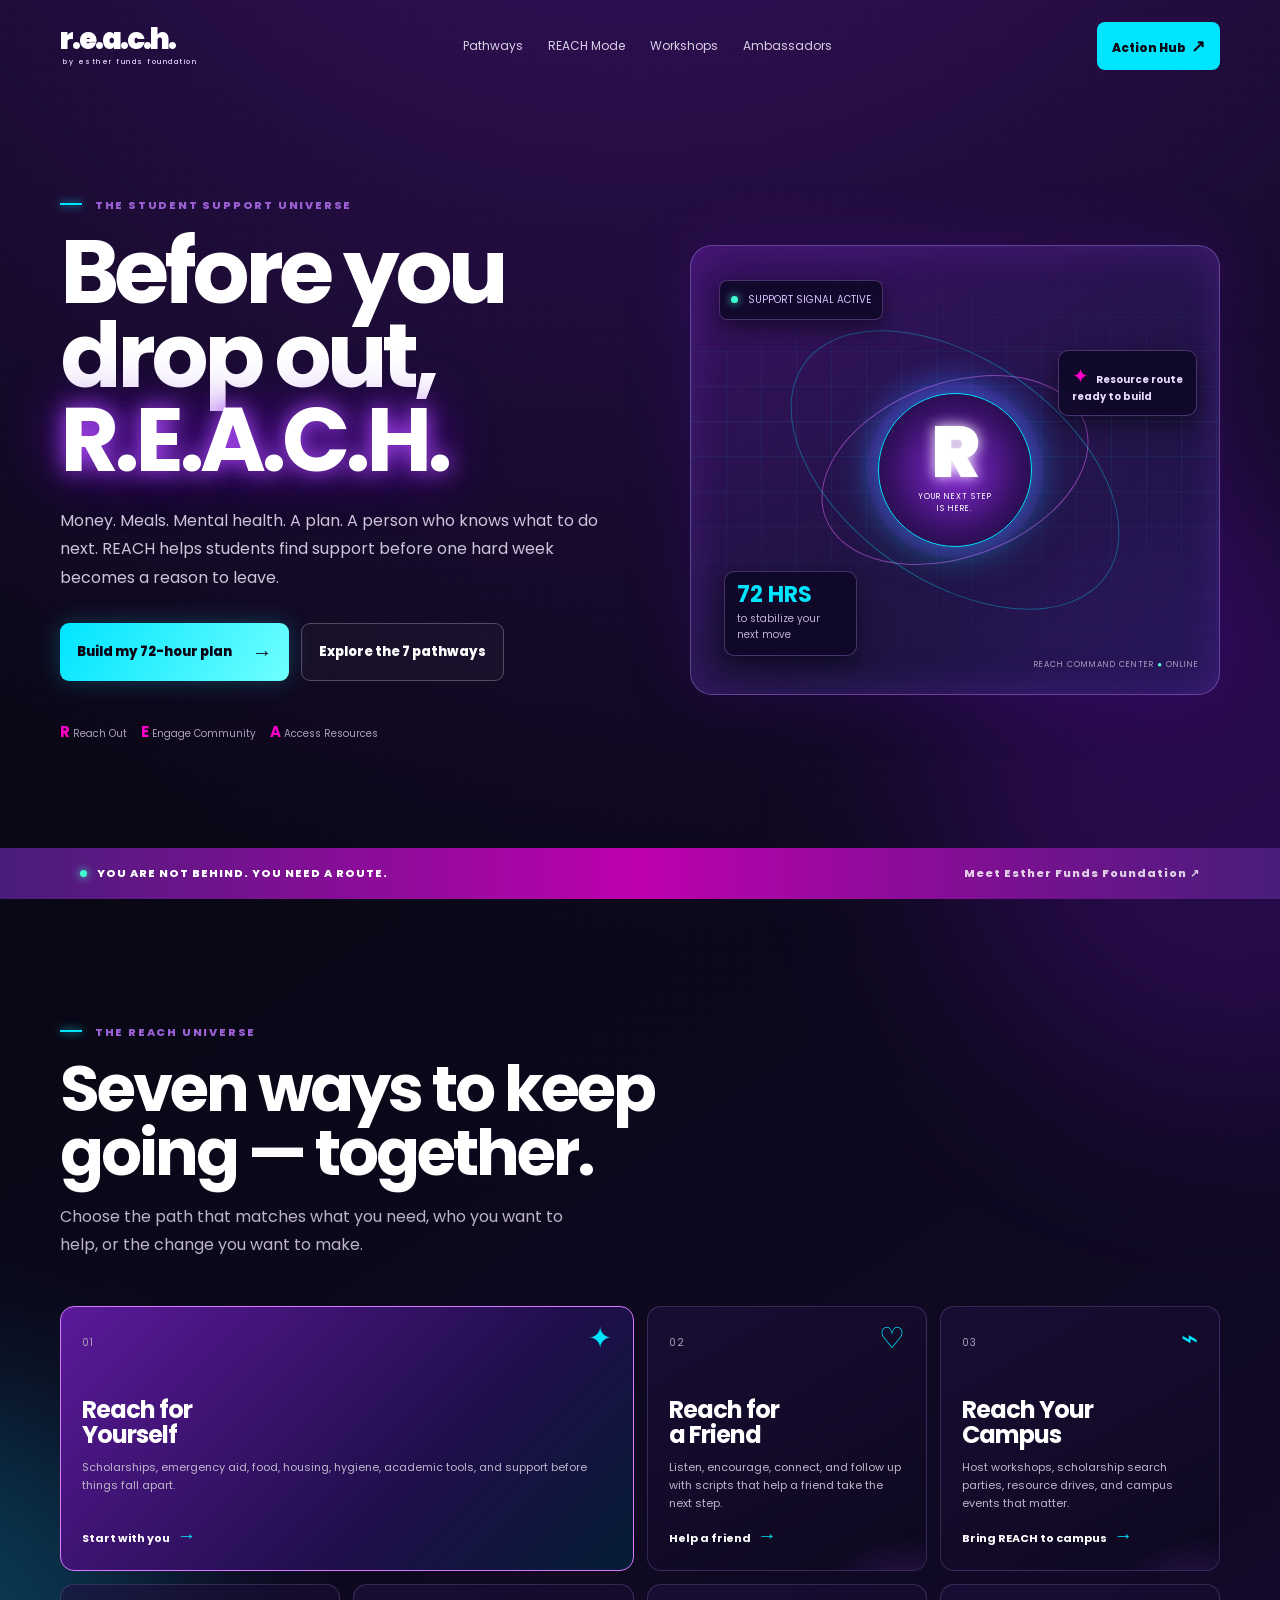
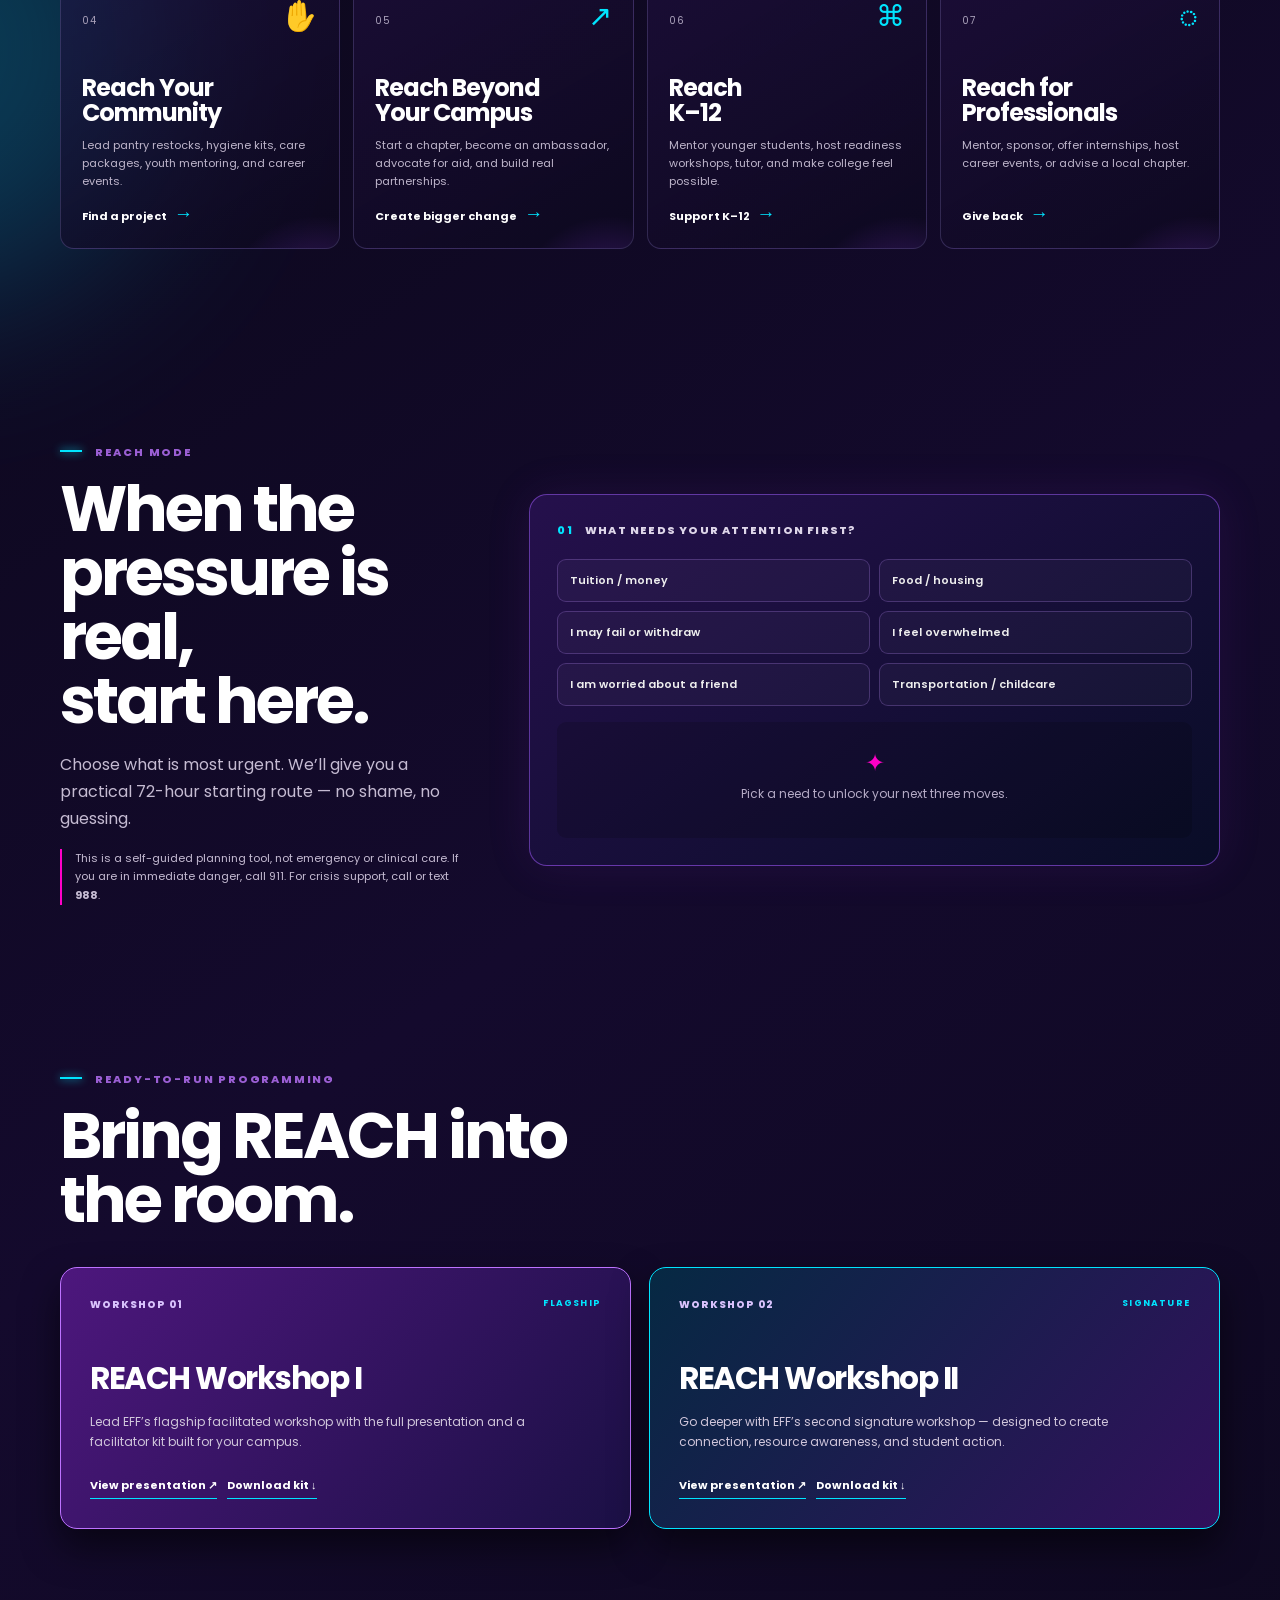
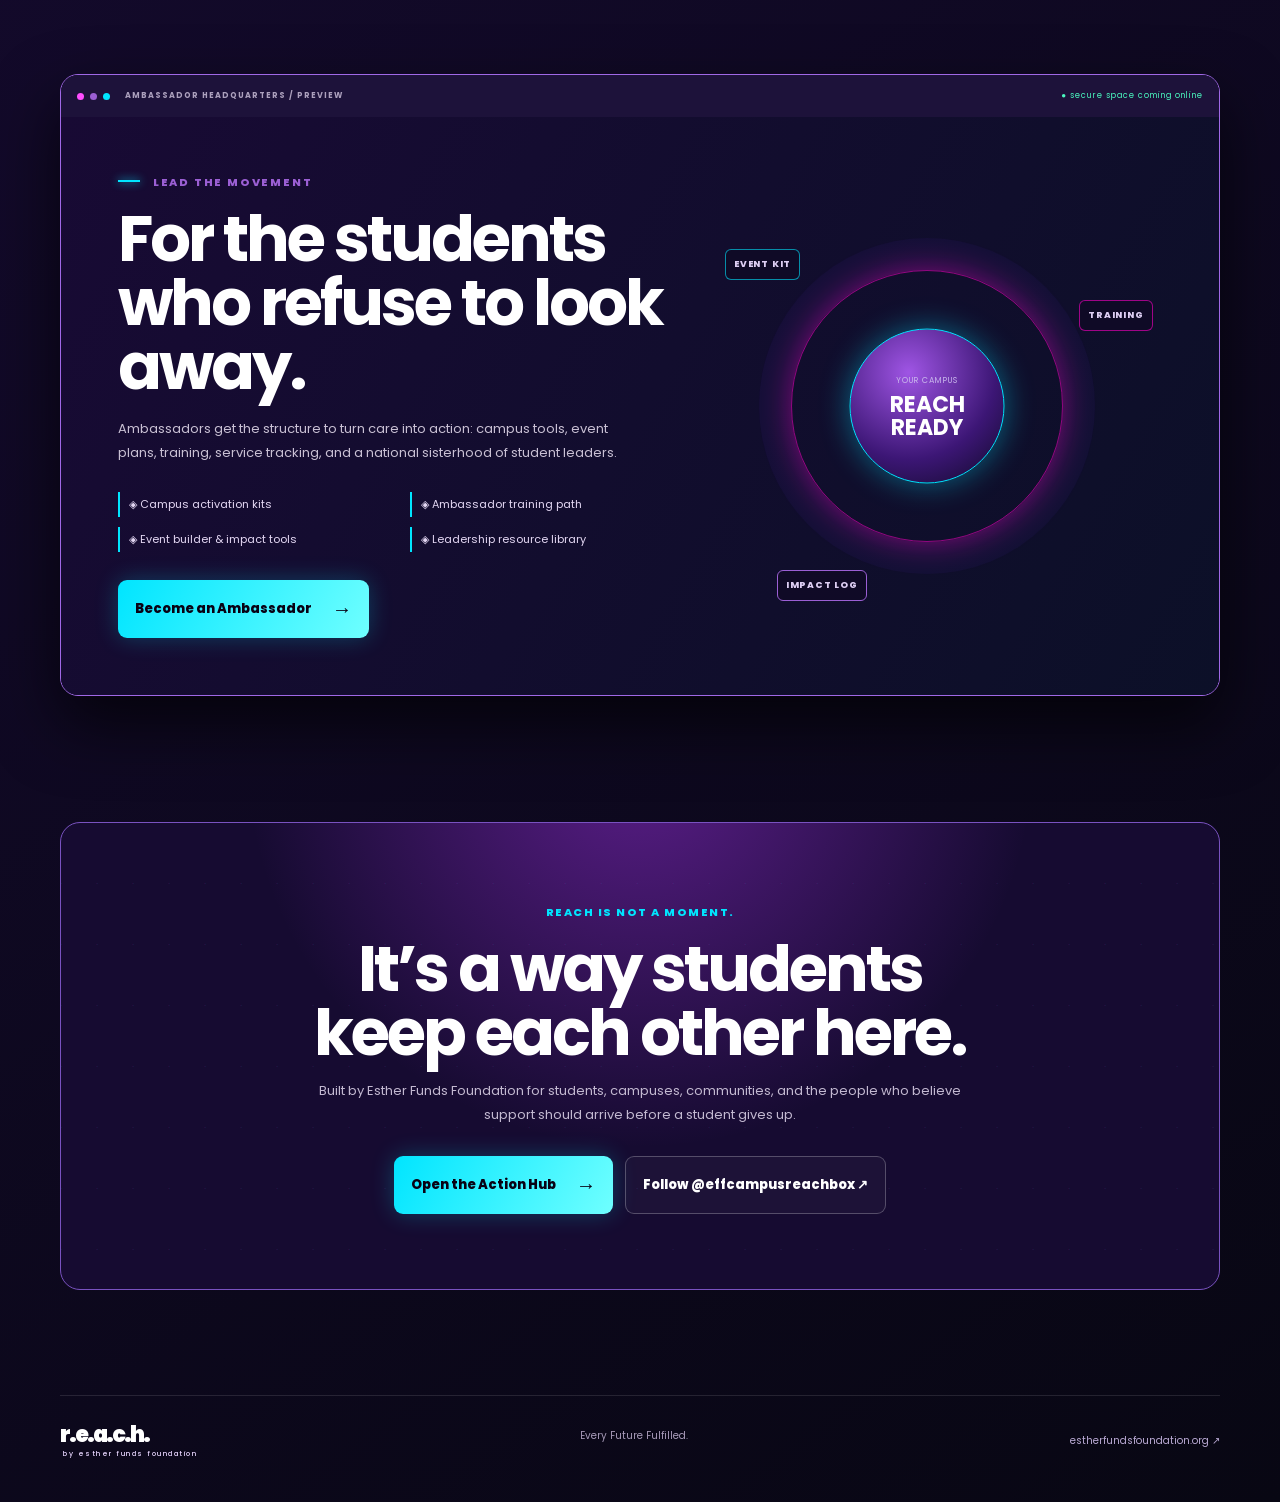
==== index.html @ b23ff1ad "Add files via upload" ====
<!doctype html>
<html lang="en">
<head>
  <meta charset="utf-8">
  <meta name="viewport" content="width=device-width,initial-scale=1">
  <meta name="description" content="REACH by Esther Funds Foundation — support before students have to drop out.">
  <title>REACH | Esther Funds Foundation</title>
  <link rel="preconnect" href="https://fonts.googleapis.com">
  <link rel="preconnect" href="https://fonts.gstatic.com" crossorigin>
  <link href="https://fonts.googleapis.com/css2?family=Poppins:wght@400;500;600;700;800;900&display=swap" rel="stylesheet">
  <link rel="stylesheet" href="styles.css">
</head>
<body>
  <div class="site-shell">
    <div class="ambient ambient-one"></div><div class="ambient ambient-two"></div><div class="noise"></div>
    <header class="topbar">
      <a class="brand" href="#home" aria-label="REACH home"><img src="assets/reach-logo.png" alt="r.e.a.c.h. by Esther Funds Foundation" onerror="this.style.display='none'"><span class="wordmark">r.e.a.c.h.<small>by esther funds foundation</small></span></a>
      <nav aria-label="Main navigation"><a href="#pathways">Pathways</a><a href="#reach-mode">REACH Mode</a><a href="#workshops">Workshops</a><a href="#ambassadors">Ambassadors</a></nav>
      <a class="nav-cta" href="https://estherfundsfoundation.org/reach-action-hub" target="_blank" rel="noopener">Action Hub <span>↗</span></a>
    </header>

    <main id="home">
      <section class="hero section-wrap">
        <div class="hero-copy">
          <p class="eyebrow"><i></i> THE STUDENT SUPPORT UNIVERSE</p>
          <h1>Before you drop out,<br><em>R.E.A.C.H.</em></h1>
          <p class="hero-text">Money. Meals. Mental health. A plan. A person who knows what to do next. REACH helps students find support before one hard week becomes a reason to leave.</p>
          <div class="hero-actions"><a class="button primary" href="#reach-mode">Build my 72-hour plan <b>→</b></a><a class="button ghost" href="#pathways">Explore the 7 pathways</a></div>
          <div class="trust-row"><span><b>R</b> Reach Out</span><span><b>E</b> Engage Community</span><span><b>A</b> Access Resources</span></div>
        </div>
        <div class="hero-console" aria-label="REACH command center preview">
          <div class="console-glow"></div><div class="orbit orbit-a"></div><div class="orbit orbit-b"></div>
          <div class="mini-card signal"><span class="dot"></span> SUPPORT SIGNAL ACTIVE</div>
          <div class="core"><span>R</span><small>YOUR NEXT STEP<br>IS HERE.</small></div>
          <div class="mini-card status"><b>72 HRS</b><span>to stabilize your next move</span></div>
          <div class="mini-card route"><span>✦</span><b>Resource route<br>ready to build</b></div>
          <p class="console-label">REACH COMMAND CENTER <i>●</i> ONLINE</p>
        </div>
      </section>

      <section class="mission-bar"><div><span class="pulse-dot"></span> YOU ARE NOT BEHIND. YOU NEED A ROUTE.</div><a href="https://estherfundsfoundation.org/" target="_blank" rel="noopener">Meet Esther Funds Foundation ↗</a></section>

      <section id="pathways" class="section-wrap pathways">
        <div class="section-heading"><p class="eyebrow"><i></i> THE REACH UNIVERSE</p><h2>Seven ways to keep<br>going — together.</h2><p>Choose the path that matches what you need, who you want to help, or the change you want to make.</p></div>
        <div class="path-grid">
          <a class="path-card featured" href="https://estherfundsfoundation.org/reach-yourself" target="_blank" rel="noopener"><span class="path-num">01</span><span class="path-icon">✦</span><h3>Reach for<br>Yourself</h3><p>Scholarships, emergency aid, food, housing, hygiene, academic tools, and support before things fall apart.</p><b>Start with you <i>→</i></b></a>
          <a class="path-card" href="https://estherfundsfoundation.org/reach-a-friend" target="_blank" rel="noopener"><span class="path-num">02</span><span class="path-icon">♡</span><h3>Reach for<br>a Friend</h3><p>Listen, encourage, connect, and follow up with scripts that help a friend take the next step.</p><b>Help a friend <i>→</i></b></a>
          <a class="path-card" href="https://estherfundsfoundation.org/reach-your-campus-1" target="_blank" rel="noopener"><span class="path-num">03</span><span class="path-icon">⌁</span><h3>Reach Your<br>Campus</h3><p>Host workshops, scholarship search parties, resource drives, and campus events that matter.</p><b>Bring REACH to campus <i>→</i></b></a>
          <a class="path-card" href="https://estherfundsfoundation.org/reach-your-community" target="_blank" rel="noopener"><span class="path-num">04</span><span class="path-icon">✋</span><h3>Reach Your<br>Community</h3><p>Lead pantry restocks, hygiene kits, care packages, youth mentoring, and career events.</p><b>Find a project <i>→</i></b></a>
          <a class="path-card" href="https://estherfundsfoundation.org/beyond-your-campus" target="_blank" rel="noopener"><span class="path-num">05</span><span class="path-icon">↗</span><h3>Reach Beyond<br>Your Campus</h3><p>Start a chapter, become an ambassador, advocate for aid, and build real partnerships.</p><b>Create bigger change <i>→</i></b></a>
          <a class="path-card" href="https://estherfundsfoundation.org/reach-k-12" target="_blank" rel="noopener"><span class="path-num">06</span><span class="path-icon">⌘</span><h3>Reach<br>K–12</h3><p>Mentor younger students, host readiness workshops, tutor, and make college feel possible.</p><b>Support K–12 <i>→</i></b></a>
          <a class="path-card" href="https://estherfundsfoundation.org/reach-for-professionals" target="_blank" rel="noopener"><span class="path-num">07</span><span class="path-icon">◌</span><h3>Reach for<br>Professionals</h3><p>Mentor, sponsor, offer internships, host career events, or advise a local chapter.</p><b>Give back <i>→</i></b></a>
        </div>
      </section>

      <section id="reach-mode" class="reach-mode section-wrap">
        <div class="mode-copy"><p class="eyebrow"><i></i> REACH MODE</p><h2>When the pressure is real,<br>start here.</h2><p>Choose what is most urgent. We’ll give you a practical 72-hour starting route — no shame, no guessing.</p><p class="micro">This is a self-guided planning tool, not emergency or clinical care. If you are in immediate danger, call 911. For crisis support, call or text <strong>988</strong>.</p></div>
        <div class="mode-panel">
          <div class="step-label"><span>01</span> WHAT NEEDS YOUR ATTENTION FIRST?</div>
          <div class="need-options" role="group" aria-label="Choose a need">
            <button data-need="money">Tuition / money</button><button data-need="food">Food / housing</button><button data-need="school">I may fail or withdraw</button><button data-need="mind">I feel overwhelmed</button><button data-need="friend">I am worried about a friend</button><button data-need="ride">Transportation / childcare</button>
          </div>
          <div id="plan-output" class="plan-output" aria-live="polite"><div class="plan-empty"><span>✦</span><p>Pick a need to unlock your next three moves.</p></div></div>
        </div>
      </section>

      <section id="workshops" class="section-wrap workshop-area">
        <div class="section-heading compact"><p class="eyebrow"><i></i> READY-TO-RUN PROGRAMMING</p><h2>Bring REACH into<br>the room.</h2></div>
        <div class="workshop-grid">
          <article class="workshop-card"><div class="workshop-top"><span>WORKSHOP 01</span><b>FLAGSHIP</b></div><h3>REACH Workshop I</h3><p>Lead EFF’s flagship facilitated workshop with the full presentation and a facilitator kit built for your campus.</p><div class="workshop-actions"><a href="https://www.canva.com/design/DAHL1vZJQFY/EwLN-e-IT8q2vbgvTij9bg/view" target="_blank" rel="noopener">View presentation ↗</a><a href="https://drive.google.com/file/d/1d5SA4e7koSU-ONuviFrA6Fl1LEXknXix/view" target="_blank" rel="noopener">Download kit ↓</a></div></article>
          <article class="workshop-card second"><div class="workshop-top"><span>WORKSHOP 02</span><b>SIGNATURE</b></div><h3>REACH Workshop II</h3><p>Go deeper with EFF’s second signature workshop — designed to create connection, resource awareness, and student action.</p><div class="workshop-actions"><a href="https://www.canva.com/design/DAHMMGLic4E/AXSegXsNVhrbhjY5zPU8wA/view" target="_blank" rel="noopener">View presentation ↗</a><a href="https://drive.google.com/file/d/1vP8Nv256d9FRCVsiH3GyKygHbP8rfS6t/view" target="_blank" rel="noopener">Download kit ↓</a></div></article>
        </div>
      </section>

      <section id="ambassadors" class="ambassador section-wrap">
        <div class="ambassador-window"><div class="window-top"><span></span><span></span><span></span><b>AMBASSADOR HEADQUARTERS / PREVIEW</b><i>● secure space coming online</i></div><div class="ambassador-body"><div><p class="eyebrow"><i></i> LEAD THE MOVEMENT</p><h2>For the students<br>who refuse to look away.</h2><p>Ambassadors get the structure to turn care into action: campus tools, event plans, training, service tracking, and a national sisterhood of student leaders.</p><div class="hq-list"><span>◈ Campus activation kits</span><span>◈ Ambassador training path</span><span>◈ Event builder & impact tools</span><span>◈ Leadership resource library</span></div><a class="button primary" href="https://estherfundsfoundation.org/beyond-your-campus" target="_blank" rel="noopener">Become an Ambassador <b>→</b></a></div><div class="hq-visual"><div class="hq-orbit"></div><div class="hq-center"><small>YOUR CAMPUS</small><b>REACH<br>READY</b></div><div class="hq-chip chip-one">EVENT KIT</div><div class="hq-chip chip-two">TRAINING</div><div class="hq-chip chip-three">IMPACT LOG</div></div></div></div>
      </section>

      <section class="section-wrap reachtape"><div class="tape-panel"><span class="tape-label">REACH IS NOT A MOMENT.</span><h2>It’s a way students<br>keep each other here.</h2><p>Built by Esther Funds Foundation for students, campuses, communities, and the people who believe support should arrive before a student gives up.</p><div class="tape-actions"><a class="button primary" href="https://estherfundsfoundation.org/reach-action-hub" target="_blank" rel="noopener">Open the Action Hub <b>→</b></a><a class="button ghost" href="https://www.instagram.com/effcampusreachbox/" target="_blank" rel="noopener">Follow @effcampusreachbox ↗</a></div></div></section>
    </main>
    <footer><a class="brand footer-brand" href="#home"><span class="wordmark">r.e.a.c.h.<small>by esther funds foundation</small></span></a><p>Every Future Fulfilled.</p><a href="https://estherfundsfoundation.org/" target="_blank" rel="noopener">estherfundsfoundation.org ↗</a></footer>
  </div>
  <script src="app.js"></script>
</body>
</html>
---- styles.css ----
:root{--plum:#2A1A4A;--royal:#481D7A;--violet:#9B5FD4;--cyan:#00E5FF;--pink:#FF00C8;--ink:#080713;--slate:#1A1330;--line:rgba(179,155,255,.22);--white:#fff}*{box-sizing:border-box}html{scroll-behavior:smooth}body{margin:0;background:var(--ink);color:#fff;font-family:Poppins,Arial,sans-serif;overflow-x:hidden}.site-shell{position:relative;overflow:hidden;background:radial-gradient(circle at 50% -10%,#3d126c 0,transparent 27%),linear-gradient(145deg,#080713 15%,#140a2d 52%,#080713);min-height:100vh}.noise{position:absolute;inset:0;opacity:.2;pointer-events:none;background-image:radial-gradient(rgba(255,255,255,.22) .6px,transparent .6px);background-size:5px 5px;mask-image:linear-gradient(#000,transparent 28%)}.ambient{position:absolute;border-radius:999px;filter:blur(95px);pointer-events:none;opacity:.24}.ambient-one{width:600px;height:600px;background:#7611d1;top:500px;right:-250px}.ambient-two{width:500px;height:500px;background:#00d7ff;top:1400px;left:-330px}.section-wrap,.topbar,footer{width:min(1160px,calc(100% - 40px));margin-inline:auto;position:relative}.topbar{display:flex;align-items:center;justify-content:space-between;padding:22px 0;z-index:2}.brand{display:flex;align-items:center;color:#fff;text-decoration:none;gap:10px}.brand img{display:block;width:124px;height:57px;object-fit:contain}.wordmark{font-size:29px;line-height:.82;letter-spacing:-2px;font-weight:900}.wordmark small{display:block;color:#e9d7ff;font-size:7px;letter-spacing:1.5px;margin:7px 0 0 3px;font-weight:500}nav{display:flex;gap:25px}nav a{font-size:12px;color:#d8d0e7;text-decoration:none;transition:.2s}nav a:hover{color:var(--cyan)}.nav-cta{color:var(--ink);background:var(--cyan);font-size:12px;font-weight:800;padding:11px 15px;text-decoration:none;border-radius:8px}.nav-cta span{font-size:17px;margin-left:3px}.hero{display:grid;grid-template-columns:1.05fr .95fr;gap:45px;align-items:center;padding:105px 0 105px;min-height:685px}.eyebrow{font-size:11px;letter-spacing:1.8px;color:var(--violet);font-weight:800;margin:0 0 16px}.eyebrow i{display:inline-block;width:22px;height:2px;background:var(--cyan);margin:0 9px 4px 0;box-shadow:0 0 9px var(--cyan)}h1,h2,h3,p{margin-top:0}h1{font-size:clamp(52px,7vw,94px);line-height:.94;letter-spacing:-5px;margin-bottom:24px}h1 em{font-style:normal;color:#fff;text-shadow:0 0 22px #b450ff,0 0 55px #6600cf}.hero-text{max-width:565px;color:#cdc4da;font-size:16px;line-height:1.8}.hero-actions,.tape-actions{display:flex;gap:12px;flex-wrap:wrap;margin-top:30px}.button{border-radius:9px;display:inline-flex;align-items:center;gap:20px;padding:14px 17px;font-size:13px;font-weight:800;text-decoration:none;transition:transform .2s,box-shadow .2s}.button:hover{transform:translateY(-3px)}.primary{color:#090214;background:linear-gradient(120deg,var(--cyan),#6fffff);box-shadow:0 0 23px rgba(0,229,255,.24)}.primary b{font-size:20px}.ghost{color:#fff;border:1px solid rgba(255,255,255,.25);background:#ffffff08}.trust-row{display:flex;flex-wrap:wrap;gap:14px;margin-top:39px;color:#a9a0b9;font-size:10px}.trust-row b{color:var(--pink);font-size:15px}.hero-console{height:450px;position:relative;border:1px solid rgba(183,136,255,.42);border-radius:22px;background:linear-gradient(145deg,rgba(100,29,167,.32),rgba(0,229,255,.06));box-shadow:inset 0 0 40px rgba(159,54,255,.22),0 0 68px rgba(105,15,226,.16);overflow:hidden}.hero-console:before{content:"";position:absolute;inset:0;background-image:linear-gradient(rgba(0,229,255,.08) 1px,transparent 1px),linear-gradient(90deg,rgba(0,229,255,.08) 1px,transparent 1px);background-size:35px 35px;mask-image:linear-gradient(to bottom,transparent,#000 40%,transparent)}.console-glow{position:absolute;width:230px;height:230px;left:50%;top:48%;transform:translate(-50%,-50%);background:radial-gradient(circle,#b139ff 0,rgba(93,0,255,.35) 26%,transparent 65%);filter:blur(6px)}.core{position:absolute;top:50%;left:50%;transform:translate(-50%,-50%);width:154px;height:154px;border-radius:50%;display:flex;flex-direction:column;justify-content:center;align-items:center;text-align:center;background:radial-gradient(circle,#8829d8,#381167 57%,#11072b);border:1px solid var(--cyan);box-shadow:0 0 0 11px #8b28dc22,0 0 44px #00e5ff8a}.core span{font-size:72px;font-weight:900;line-height:.75;color:#fff;text-shadow:0 0 14px #fff}.core small{font-size:8px;letter-spacing:1px;margin-top:12px}.orbit{position:absolute;border:1px solid #e66cff80;border-radius:50%;left:50%;top:50%;transform:translate(-50%,-50%)}.orbit-a{width:277px;height:175px;transform:translate(-50%,-50%) rotate(-20deg)}.orbit-b{width:370px;height:222px;transform:translate(-50%,-50%) rotate(35deg);border-color:#00e5ff55}.mini-card{position:absolute;border:1px solid #c993ff4d;background:#0e0825d9;backdrop-filter:blur(8px);box-shadow:0 8px 22px #0007;font-size:10px}.signal{top:34px;left:28px;padding:11px;border-radius:8px;color:#d8c2ff}.dot,.pulse-dot{display:inline-block;width:7px;height:7px;background:#40ffce;border-radius:50%;box-shadow:0 0 8px #40ffce;margin-right:7px;animation:blink 1.4s infinite}.status{bottom:38px;left:33px;border-radius:10px;padding:12px;width:133px}.status b{display:block;color:var(--cyan);font-size:22px;line-height:1}.status span{display:block;color:#bcb1d1;margin-top:5px}.route{top:104px;right:22px;padding:11px 13px;border-radius:10px;color:#e8dcff;line-height:1.4}.route span{color:var(--pink);font-size:20px;margin-right:7px}.console-label{position:absolute;bottom:15px;right:20px;font-size:8px;letter-spacing:1px;color:#aa9abc}.console-label i{font-style:normal;color:#51ffce}.mission-bar{position:relative;z-index:1;display:flex;justify-content:space-between;gap:20px;align-items:center;padding:17px max(20px,calc((100% - 1120px)/2));background:linear-gradient(90deg,#481d7a,#bd00af,#481d7a);font-size:11px;font-weight:800;letter-spacing:1px}.mission-bar a{color:#fff;text-decoration:none;opacity:.8}.pathways{padding:125px 0}.section-heading{max-width:700px}.section-heading h2,.mode-copy h2,.ambassador h2,.tape-panel h2{font-size:clamp(37px,5vw,65px);line-height:1;letter-spacing:-3px;margin-bottom:18px}.section-heading>p:not(.eyebrow){color:#bdb4ca;line-height:1.75;max-width:535px}.path-grid{display:grid;grid-template-columns:repeat(4,1fr);gap:13px;margin-top:47px}.path-card{position:relative;min-height:265px;border:1px solid var(--line);padding:21px;border-radius:14px;color:#fff;text-decoration:none;background:linear-gradient(150deg,#21104199,#0c091dba);overflow:hidden;transition:.25s}.path-card:before{content:"";position:absolute;inset:auto -30% -65% auto;width:210px;height:210px;border-radius:50%;background:radial-gradient(circle,#9a3cff61,transparent 66%);transition:.25s}.path-card:hover{transform:translateY(-6px);border-color:var(--cyan);box-shadow:0 16px 33px #0008}.path-card:hover:before{transform:scale(1.35);background:radial-gradient(circle,#00e5ff61,transparent 66%)}.path-card.featured{grid-column:span 2;background:linear-gradient(135deg,#5c199a,#1e0e49 64%,#041d34);border-color:#d878ff}.path-num{font-size:10px;color:#a9a0b9;letter-spacing:1px}.path-icon{float:right;color:var(--cyan);font-size:29px;line-height:.7}.path-card h3{position:relative;font-size:24px;line-height:1.03;letter-spacing:-1px;margin:45px 0 12px}.path-card p{position:relative;color:#beb5cb;font-size:11px;line-height:1.6}.path-card b{position:absolute;bottom:20px;color:#fff;font-size:11px}.path-card b i{font-style:normal;color:var(--cyan);font-size:19px;margin-left:5px}.reach-mode{display:grid;grid-template-columns:.75fr 1.25fr;gap:55px;align-items:center;padding:70px 0 125px}.mode-copy p:not(.eyebrow){color:#c5bbd2;line-height:1.7}.micro{font-size:11px;border-left:2px solid var(--pink);padding-left:13px}.mode-panel{border:1px solid #a45bff88;background:linear-gradient(145deg,#25104c,#090d27);border-radius:18px;padding:27px;box-shadow:0 0 45px #8731c91f}.step-label{font-size:11px;font-weight:800;letter-spacing:1.2px;margin-bottom:20px;color:#ded6e9}.step-label span{color:var(--cyan);margin-right:9px}.need-options{display:grid;grid-template-columns:repeat(2,1fr);gap:9px}.need-options button{cursor:pointer;text-align:left;border:1px solid #9f75d850;border-radius:9px;background:#ffffff08;color:#eee;padding:12px;font:600 11px Poppins;transition:.2s}.need-options button:hover,.need-options button.active{background:#00e5ff1b;border-color:var(--cyan);color:#fff}.plan-output{margin-top:16px}.plan-empty{color:#b5abc6;text-align:center;padding:23px;background:#00000028;border-radius:9px;font-size:12px}.plan-empty span{display:block;font-size:24px;color:var(--pink);margin-bottom:5px}.plan-card{padding:18px;border-radius:10px;background:#0d0922;border:1px solid #ffffff16}.plan-card h3{font-size:18px;margin-bottom:12px}.plan-card ol{padding-left:18px;margin:0;color:#c9c0d5;font-size:12px;line-height:1.75}.plan-card a{display:inline-block;color:var(--cyan);font-size:11px;font-weight:800;margin-top:12px;text-decoration:none}.workshop-area{padding:30px 0 125px}.compact{max-width:520px}.workshop-grid{display:grid;grid-template-columns:1fr 1fr;gap:18px;margin-top:35px}.workshop-card{padding:29px;border-radius:17px;background:linear-gradient(130deg,#4d177d,#1b1045);border:1px solid #bd72ff;box-shadow:0 18px 36px #0008}.workshop-card.second{background:linear-gradient(130deg,#062943,#32105b);border-color:#00e5ff}.workshop-top{display:flex;justify-content:space-between;color:#d8c2fc;font-size:10px;font-weight:800;letter-spacing:1.2px}.workshop-top b{color:var(--cyan);font-size:9px}.workshop-card h3{font-size:31px;letter-spacing:-1.5px;margin:42px 0 10px}.workshop-card p{color:#d0c6db;font-size:12px;line-height:1.7;max-width:450px}.workshop-actions{display:flex;flex-wrap:wrap;gap:10px;margin-top:25px}.workshop-actions a{color:#fff;font-size:11px;font-weight:700;text-decoration:none;border-bottom:1px solid var(--cyan);padding-bottom:4px}.ambassador{padding:20px 0 126px}.ambassador-window{border:1px solid #a068e6;border-radius:18px;overflow:hidden;background:#0d0820;box-shadow:0 28px 65px #000a}.window-top{height:42px;padding:0 16px;display:flex;align-items:center;gap:6px;background:#1d123a;font-size:8px;letter-spacing:1px;color:#aca0bd}.window-top span{height:7px;width:7px;border-radius:50%;background:#ff4dff}.window-top span:nth-child(2){background:#9b5fd4}.window-top span:nth-child(3){background:#00e5ff}.window-top b{margin-left:9px}.window-top i{font-style:normal;margin-left:auto;color:#4af7bf}.ambassador-body{display:grid;grid-template-columns:1.1fr .9fr;min-height:500px;padding:57px;background:linear-gradient(120deg,#180a34,#0c1028)}.ambassador h2{margin-bottom:18px}.ambassador-body>div>p:not(.eyebrow){color:#c9c0d4;max-width:510px;font-size:13px;line-height:1.8}.hq-list{display:grid;grid-template-columns:repeat(2,1fr);gap:10px;margin:28px 0;color:#e4d8f4;font-size:11px}.hq-list span{border-left:2px solid var(--cyan);padding:4px 0 4px 9px}.hq-visual{position:relative;min-height:330px}.hq-orbit{position:absolute;width:272px;height:272px;border-radius:50%;border:1px solid #ff00c88a;left:50%;top:50%;transform:translate(-50%,-50%);box-shadow:0 0 0 32px #753cff0d,0 0 30px #ff00c877}.hq-center{position:absolute;left:50%;top:50%;transform:translate(-50%,-50%);height:155px;width:155px;border-radius:50%;background:radial-gradient(circle at 38% 28%,#9f55e4,#3c1675 60%,#0e0924);border:1px solid var(--cyan);display:flex;flex-direction:column;align-items:center;justify-content:center;text-align:center;box-shadow:0 0 30px #00e5ff69}.hq-center small{font-size:8px;letter-spacing:1px;color:#c8b6eb}.hq-center b{font-size:22px;line-height:1.05;margin-top:6px}.hq-chip{position:absolute;border:1px solid #ffffff31;background:#100a26e6;border-radius:6px;padding:8px;color:#ddcef3;font-size:9px;font-weight:800;letter-spacing:.8px}.chip-one{top:16%;left:7%;border-color:#00e5ff99}.chip-two{top:27%;right:2%;border-color:#ff00c899}.chip-three{bottom:8%;left:18%;border-color:#9b5fd4}.reachtape{padding-bottom:105px}.tape-panel{position:relative;text-align:center;padding:75px 24px;border:1px solid #7952c0;background:radial-gradient(circle at 50% -15%,#a331e57d,transparent 50%),#160b31;border-radius:20px;overflow:hidden}.tape-panel:before{content:"";position:absolute;inset:0;background-image:linear-gradient(60deg,#00e5ff10 1px,transparent 1px),linear-gradient(-60deg,#ff00c810 1px,transparent 1px);background-size:36px 61px}.tape-panel>*{position:relative}.tape-label{font-size:11px;color:var(--cyan);font-weight:800;letter-spacing:1.5px}.tape-panel h2{margin:14px 0}.tape-panel p{max-width:660px;margin:0 auto;color:#c3b9d1;line-height:1.8;font-size:13px}.tape-actions{justify-content:center}footer{border-top:1px solid #ffffff1c;padding:30px 0 45px;display:flex;align-items:center;justify-content:space-between;color:#a79ab8;font-size:10px}.footer-brand .wordmark{font-size:22px}footer a{color:#b9a9d3;text-decoration:none}@keyframes blink{50%{opacity:.3}}@media(max-width:850px){nav{display:none}.hero,.reach-mode,.ambassador-body{grid-template-columns:1fr}.hero{padding-top:65px}.hero-console{max-width:520px;width:100%;margin:auto}.path-grid{grid-template-columns:repeat(2,1fr)}.path-card.featured{grid-column:span 2}.reach-mode{gap:25px}.ambassador-body{padding:35px}.hq-visual{min-height:290px}}@media(max-width:560px){.topbar{padding:16px 0}.nav-cta{font-size:10px;padding:9px}.brand img{width:90px;height:45px}.wordmark{font-size:24px}.hero{padding:48px 0 70px;gap:28px;min-height:auto}h1{letter-spacing:-3px}.hero-text{font-size:13px}.hero-console{height:350px}.core{transform:translate(-50%,-50%) scale(.8)}.orbit-a{width:227px;height:145px}.orbit-b{width:285px;height:185px}.route{right:8px}.status{left:10px;bottom:25px}.mission-bar{padding:13px 20px;font-size:9px}.mission-bar a{display:none}.pathways{padding:75px 0}.path-grid{grid-template-columns:1fr}.path-card,.path-card.featured{grid-column:auto;min-height:230px}.reach-mode{padding:20px 0 75px}.need-options{grid-template-columns:1fr}.workshop-area{padding-bottom:75px}.workshop-grid{grid-template-columns:1fr}.workshop-card h3{margin-top:30px}.ambassador{padding-bottom:75px}.ambassador-body{padding:28px 20px}.window-top b{display:none}.hq-list{grid-template-columns:1fr}.tape-panel{padding:54px 18px}footer{flex-wrap:wrap;gap:17px}.section-wrap,.topbar,footer{width:min(100% - 28px,1160px)}}
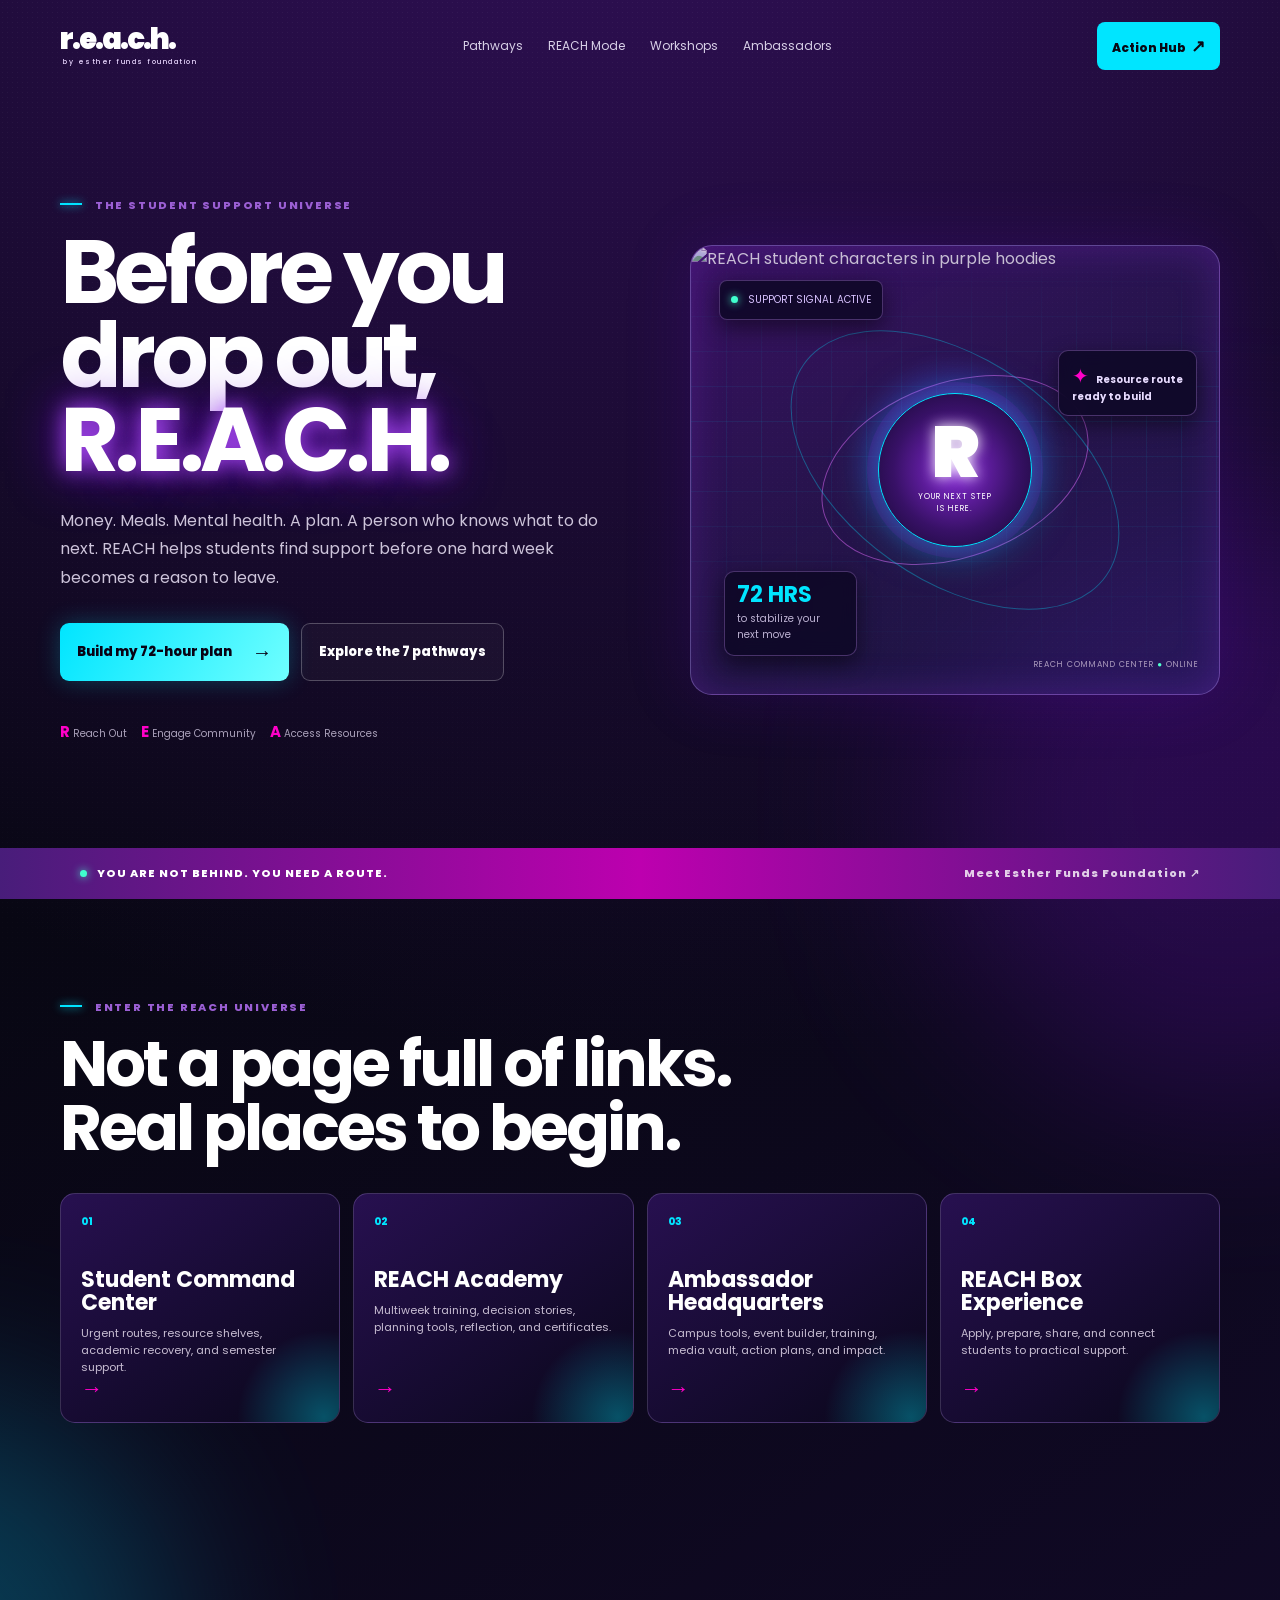
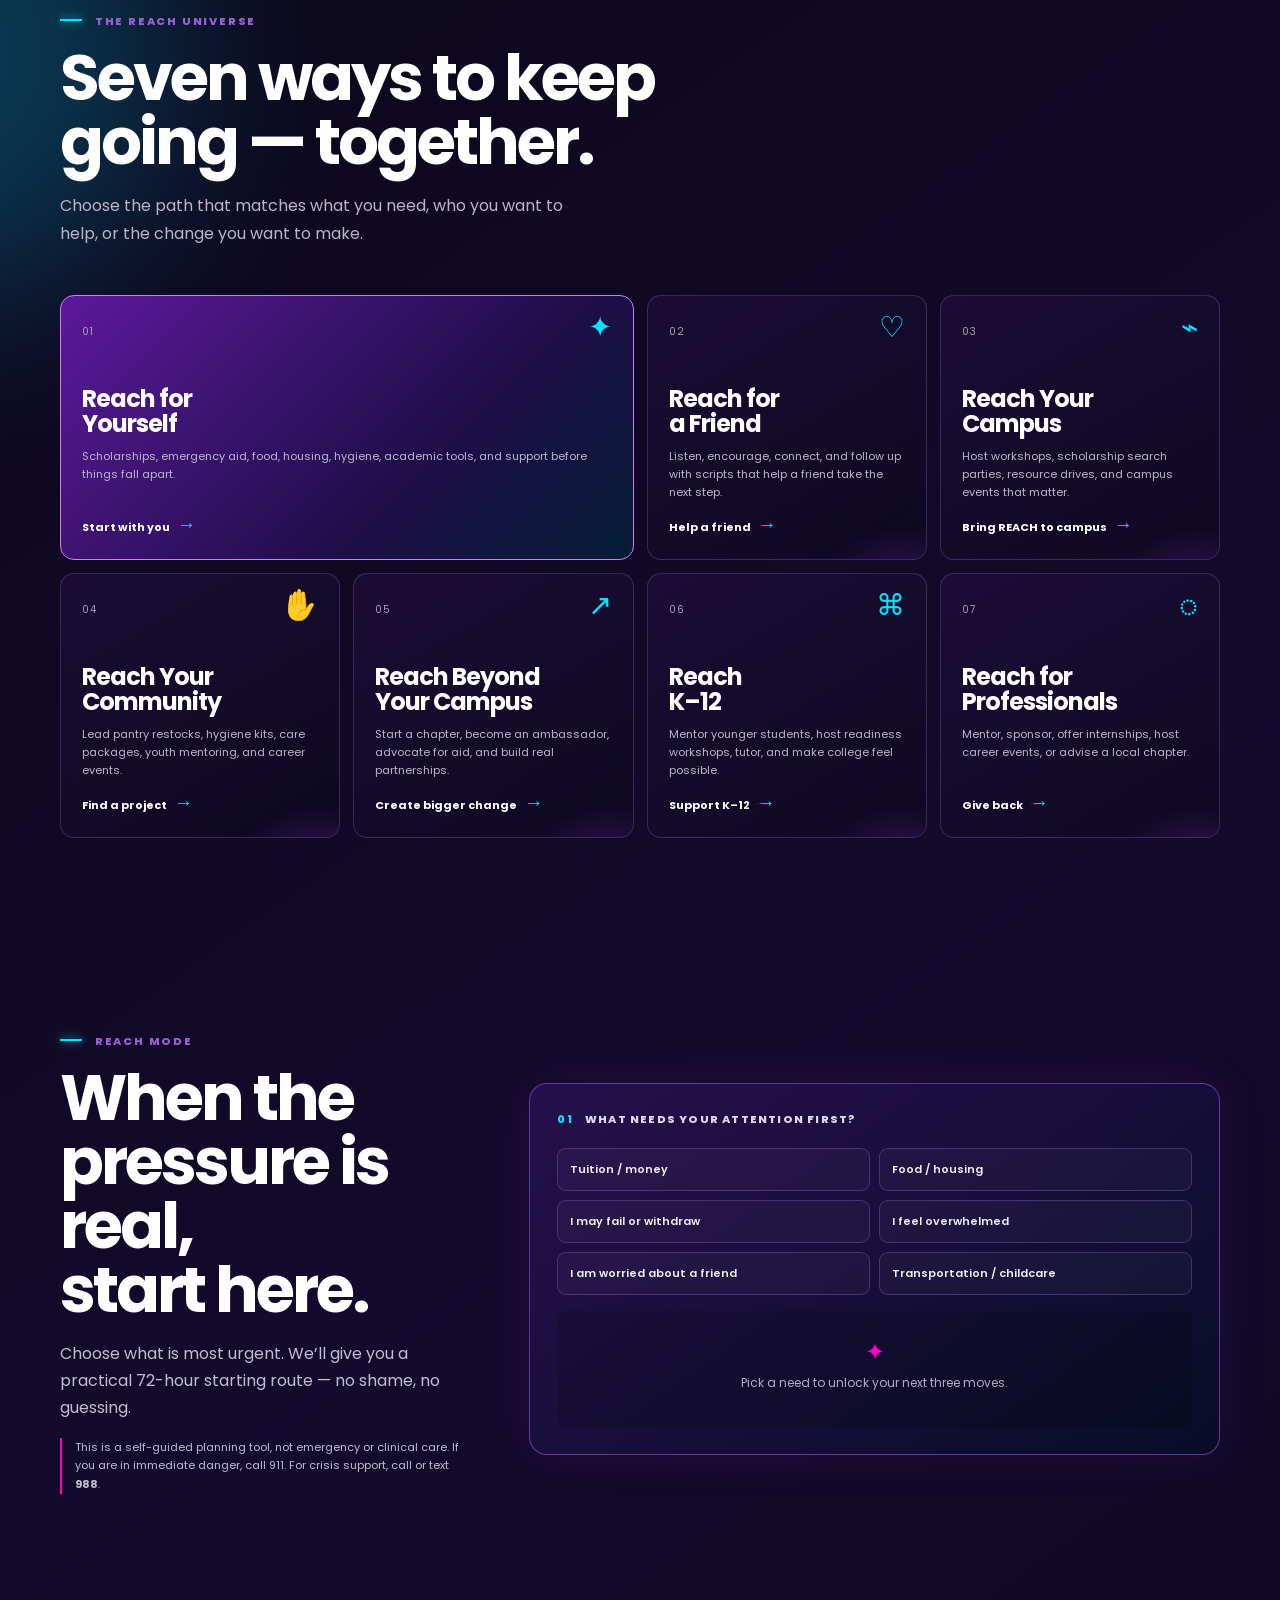
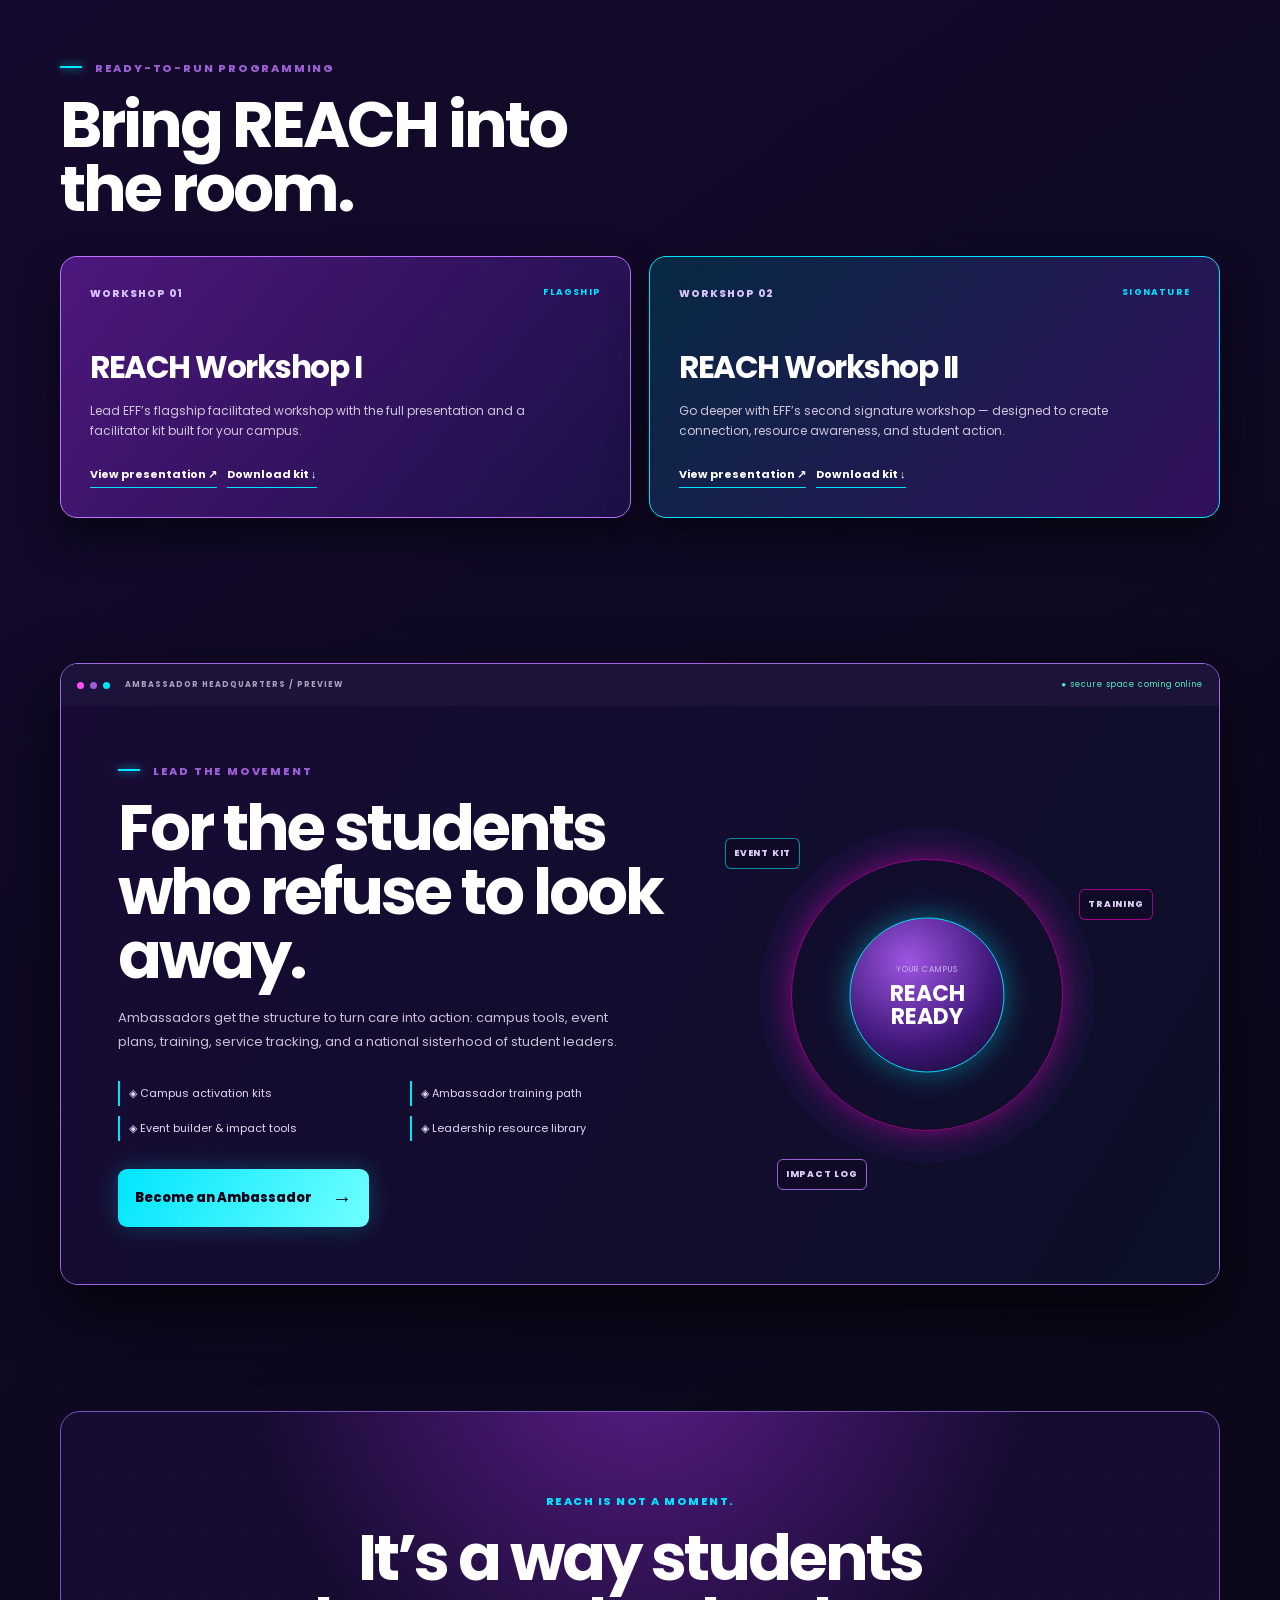
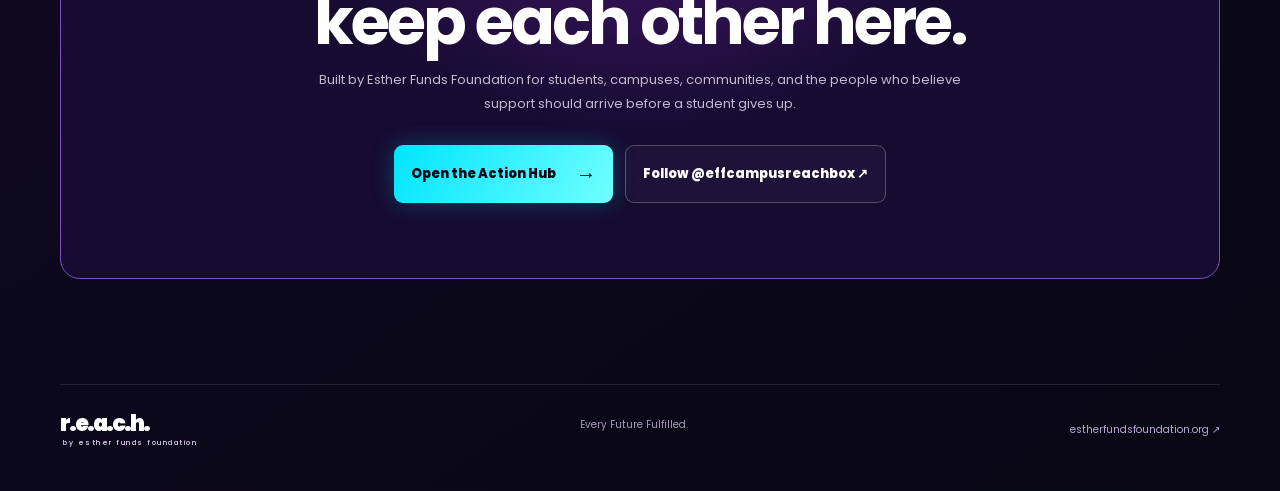
==== commit c3000130: "Add files via upload" ====
--- a/index.html
+++ b/index.html
@@ -9,6 +9,7 @@
   <link rel="preconnect" href="https://fonts.gstatic.com" crossorigin>
   <link href="https://fonts.googleapis.com/css2?family=Poppins:wght@400;500;600;700;800;900&display=swap" rel="stylesheet">
   <link rel="stylesheet" href="styles.css">
+  <link rel="stylesheet" href="characters.css">
 </head>
 <body>
   <div class="site-shell">
@@ -28,7 +29,8 @@
           <div class="hero-actions"><a class="button primary" href="#reach-mode">Build my 72-hour plan <b>→</b></a><a class="button ghost" href="#pathways">Explore the 7 pathways</a></div>
           <div class="trust-row"><span><b>R</b> Reach Out</span><span><b>E</b> Engage Community</span><span><b>A</b> Access Resources</span></div>
         </div>
-        <div class="hero-console" aria-label="REACH command center preview">
+        <div class="hero-console" aria-label="REACH student characters and command center preview">
+          <img class="hero-characters" src="assets/reach-characters.png" alt="REACH student characters in purple hoodies">
           <div class="console-glow"></div><div class="orbit orbit-a"></div><div class="orbit orbit-b"></div>
           <div class="mini-card signal"><span class="dot"></span> SUPPORT SIGNAL ACTIVE</div>
           <div class="core"><span>R</span><small>YOUR NEXT STEP<br>IS HERE.</small></div>
@@ -39,6 +41,16 @@
       </section>
 
       <section class="mission-bar"><div><span class="pulse-dot"></span> YOU ARE NOT BEHIND. YOU NEED A ROUTE.</div><a href="https://estherfundsfoundation.org/" target="_blank" rel="noopener">Meet Esther Funds Foundation ↗</a></section>
+
+      <section class="inside-doors section-wrap">
+        <p class="eyebrow"><i></i> ENTER THE REACH UNIVERSE</p><h2>Not a page full of links.<br>Real places to begin.</h2>
+        <div class="door-grid">
+          <a href="command-center.html"><span>01</span><b>Student Command Center</b><small>Urgent routes, resource shelves, academic recovery, and semester support.</small><i>→</i></a>
+          <a href="academy.html"><span>02</span><b>REACH Academy</b><small>Multiweek training, decision stories, planning tools, reflection, and certificates.</small><i>→</i></a>
+          <a href="ambassador-hq.html"><span>03</span><b>Ambassador Headquarters</b><small>Campus tools, event builder, training, media vault, action plans, and impact.</small><i>→</i></a>
+          <a href="reach-boxes.html"><span>04</span><b>REACH Box Experience</b><small>Apply, prepare, share, and connect students to practical support.</small><i>→</i></a>
+        </div>
+      </section>
 
       <section id="pathways" class="section-wrap pathways">
         <div class="section-heading"><p class="eyebrow"><i></i> THE REACH UNIVERSE</p><h2>Seven ways to keep<br>going — together.</h2><p>Choose the path that matches what you need, who you want to help, or the change you want to make.</p></div>
--- a/characters.css
+++ b/characters.css
@@ -0,0 +1 @@
+.hero-characters{position:absolute;inset:0;width:100%;height:100%;object-fit:cover;opacity:.72;mix-blend-mode:screen;filter:saturate(1.1) contrast(1.08)}.hero-console .core,.hero-console .orbit,.hero-console .mini-card,.hero-console .console-label{z-index:2}.inside-doors{padding:100px 0 65px}.inside-doors h2{font-size:clamp(37px,5vw,66px);line-height:1;letter-spacing:-3px;margin:0 0 33px}.door-grid{display:grid;grid-template-columns:repeat(4,1fr);gap:13px}.door-grid a{position:relative;min-height:230px;padding:20px;border:1px solid #b799e344;border-radius:15px;background:linear-gradient(145deg,#271050,#090719);color:#fff;text-decoration:none;overflow:hidden;transition:.24s}.door-grid a:before{content:'';position:absolute;width:180px;height:180px;right:-75px;bottom:-85px;border-radius:50%;background:radial-gradient(circle,#00e5ff55,transparent 68%)}.door-grid a:hover{transform:translateY(-6px);border-color:#00e5ff;box-shadow:0 18px 35px #0008}.door-grid span{display:block;color:#00e5ff;font-size:10px;font-weight:800}.door-grid b{display:block;font-size:22px;line-height:1.05;margin:38px 0 11px}.door-grid small{position:relative;display:block;color:#c7bdd2;font-size:11px;line-height:1.55}.door-grid i{position:absolute;bottom:17px;font-size:22px;color:#ff00c8;font-style:normal}@media(max-width:820px){.door-grid{grid-template-columns:repeat(2,1fr)}}@media(max-width:520px){.inside-doors{padding:70px 0 30px}.door-grid{grid-template-columns:1fr}.door-grid a{min-height:185px}}
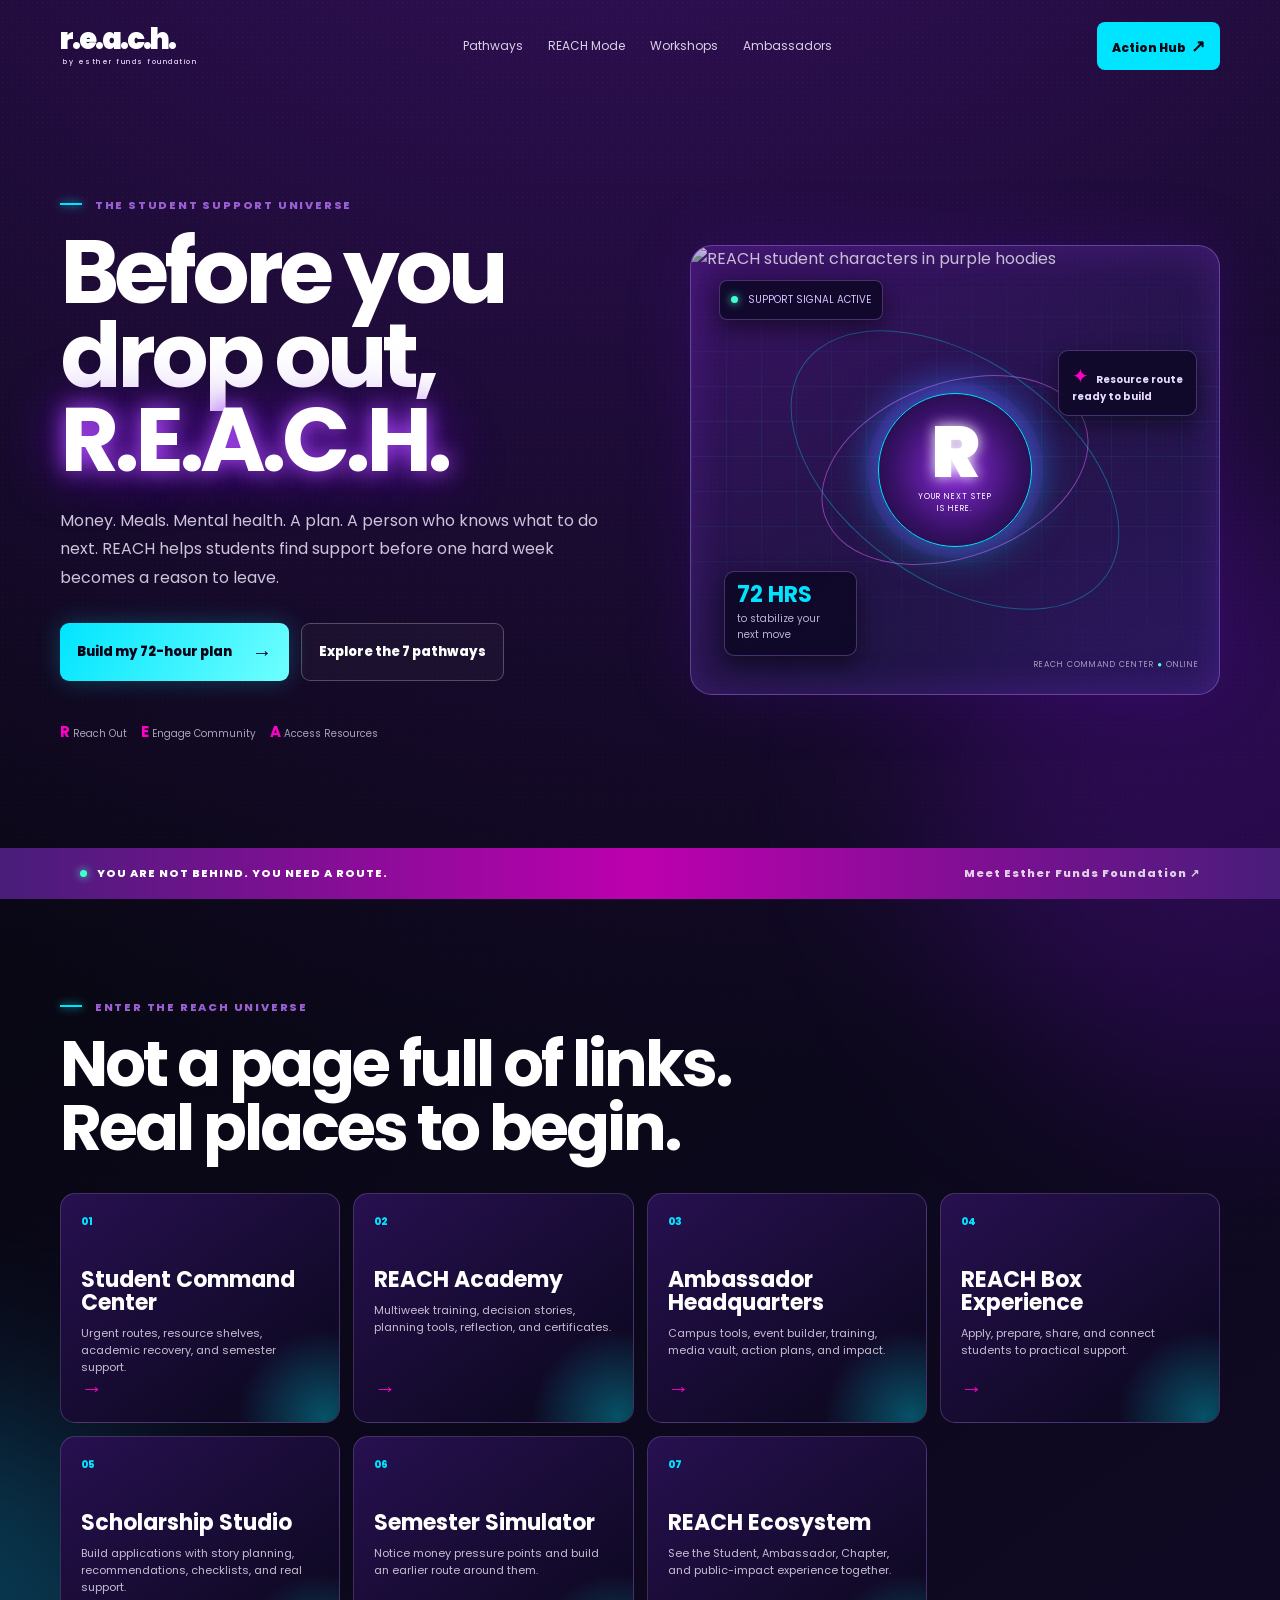
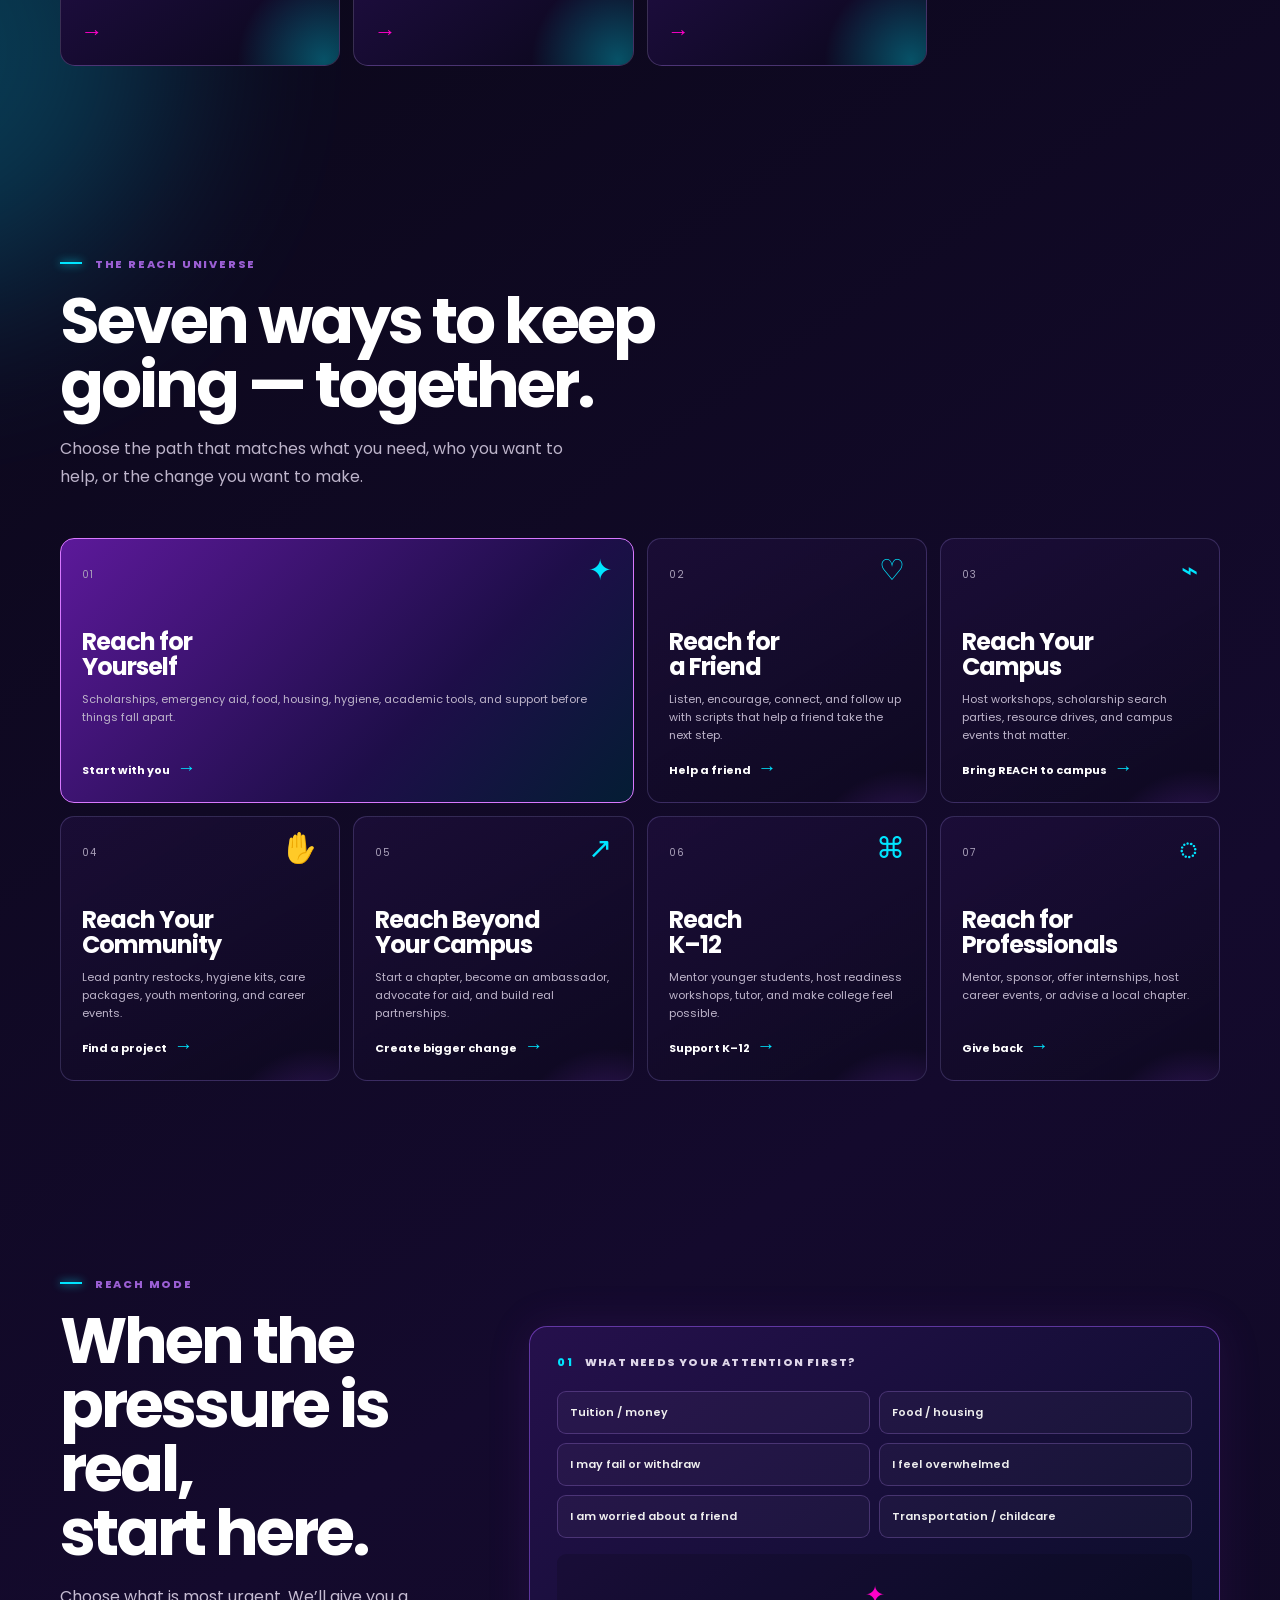
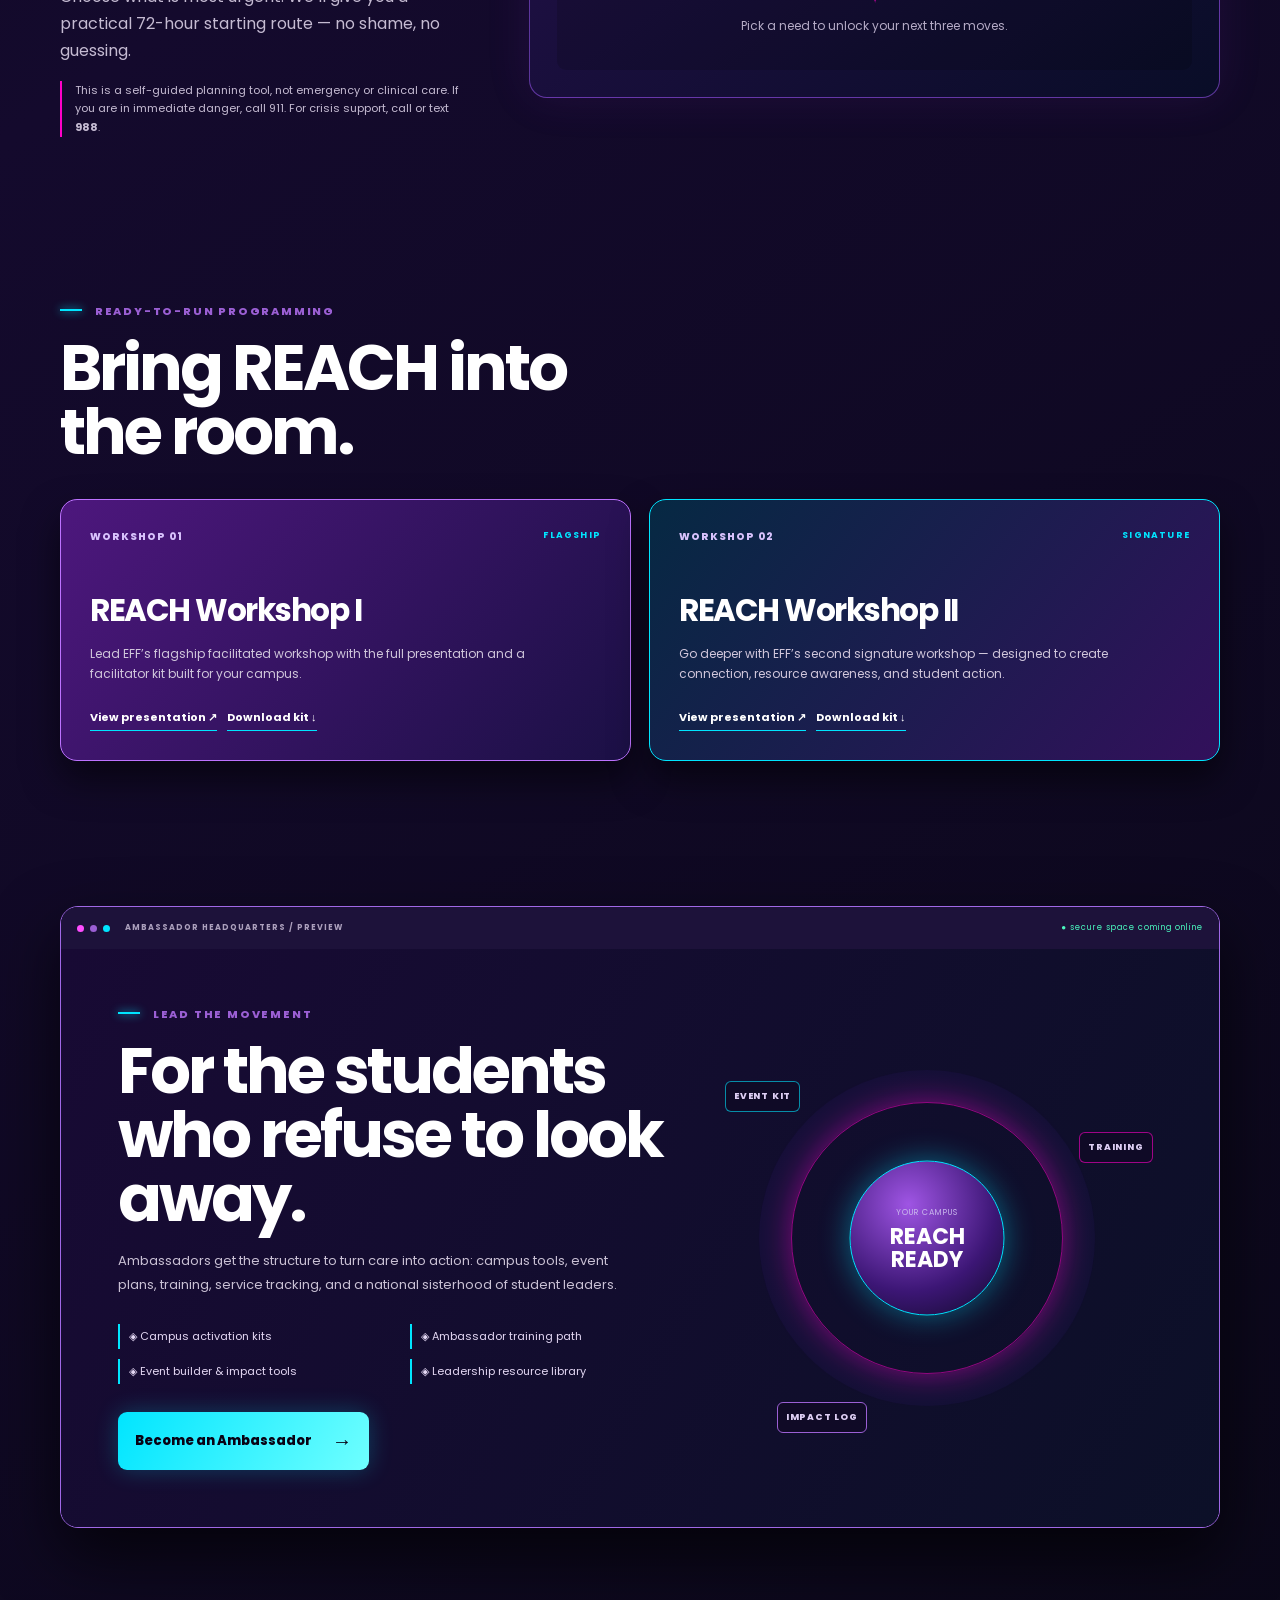
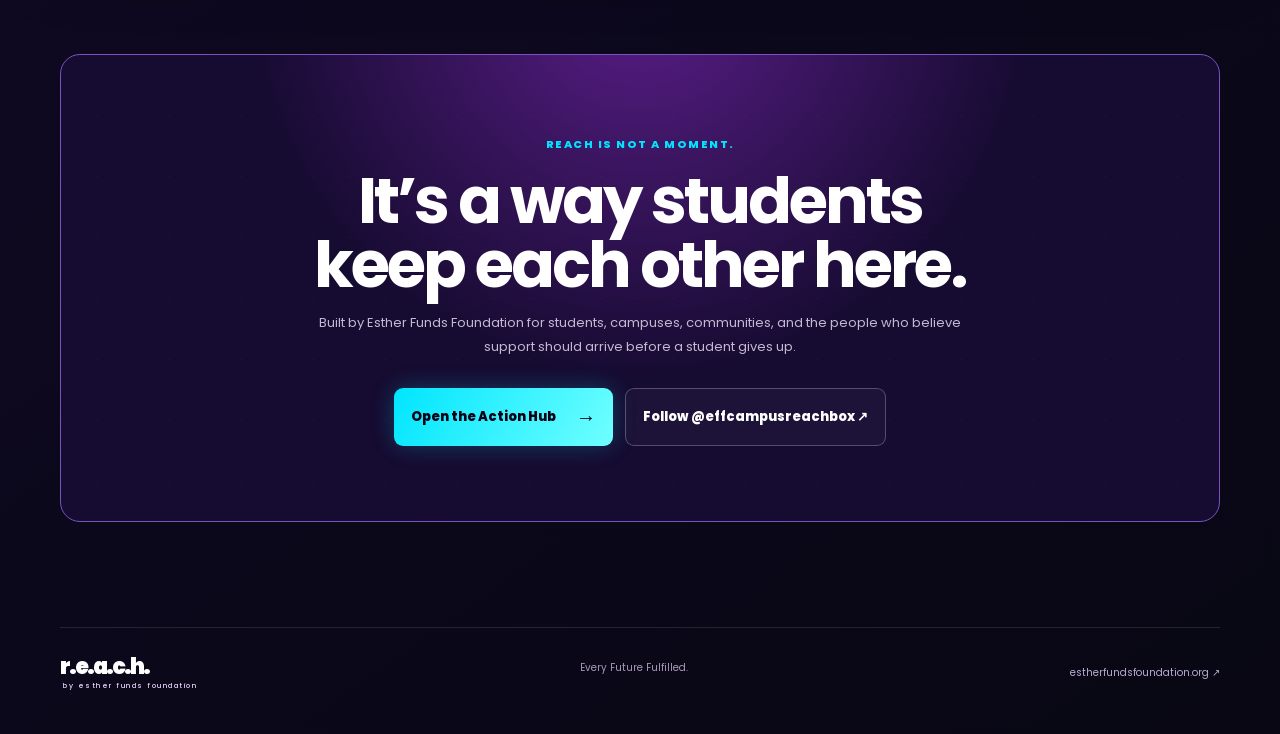
==== commit bf70ea8a: "Add files via upload" ====
--- a/index.html
+++ b/index.html
@@ -49,6 +49,9 @@
           <a href="academy.html"><span>02</span><b>REACH Academy</b><small>Multiweek training, decision stories, planning tools, reflection, and certificates.</small><i>→</i></a>
           <a href="ambassador-hq.html"><span>03</span><b>Ambassador Headquarters</b><small>Campus tools, event builder, training, media vault, action plans, and impact.</small><i>→</i></a>
           <a href="reach-boxes.html"><span>04</span><b>REACH Box Experience</b><small>Apply, prepare, share, and connect students to practical support.</small><i>→</i></a>
+          <a href="scholarship-studio.html"><span>05</span><b>Scholarship Studio</b><small>Build applications with story planning, recommendations, checklists, and real support.</small><i>→</i></a>
+          <a href="semester-simulator.html"><span>06</span><b>Semester Simulator</b><small>Notice money pressure points and build an earlier route around them.</small><i>→</i></a>
+          <a href="ecosystem.html"><span>07</span><b>REACH Ecosystem</b><small>See the Student, Ambassador, Chapter, and public-impact experience together.</small><i>→</i></a>
         </div>
       </section>
 
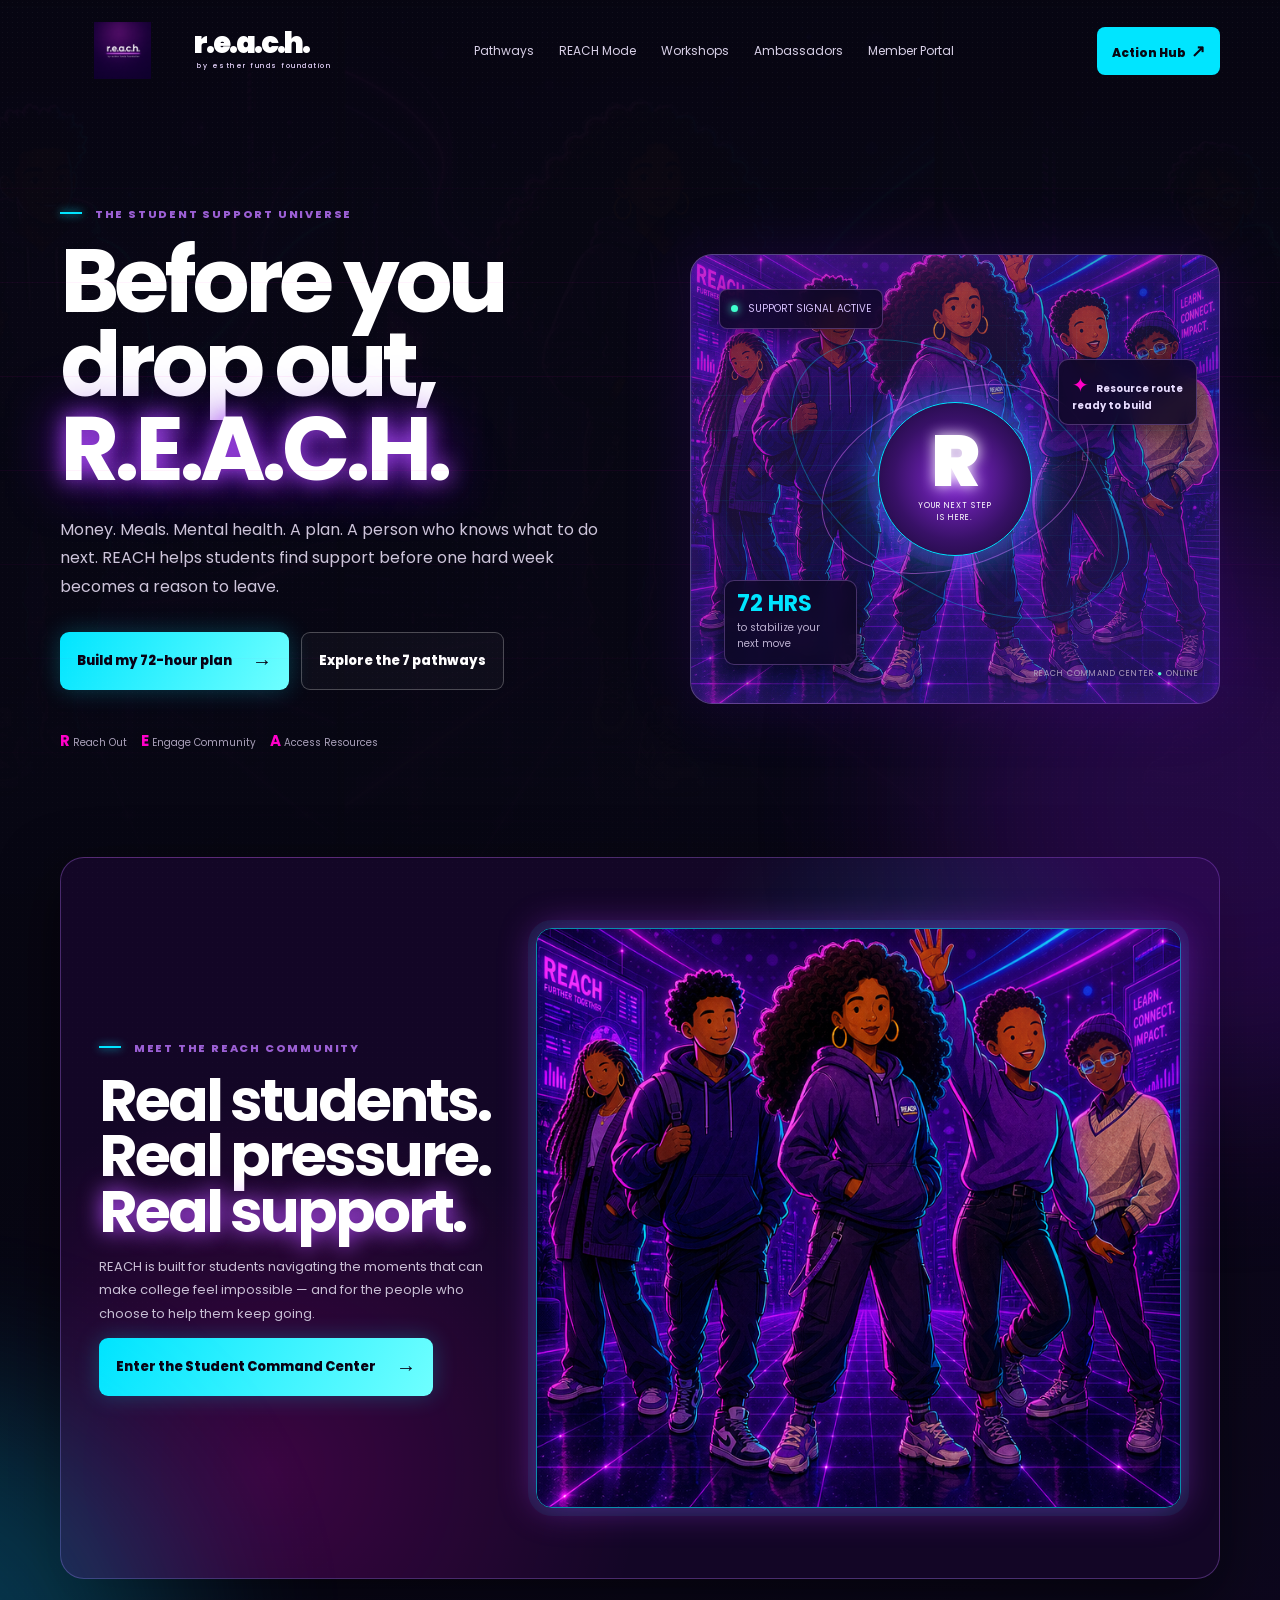
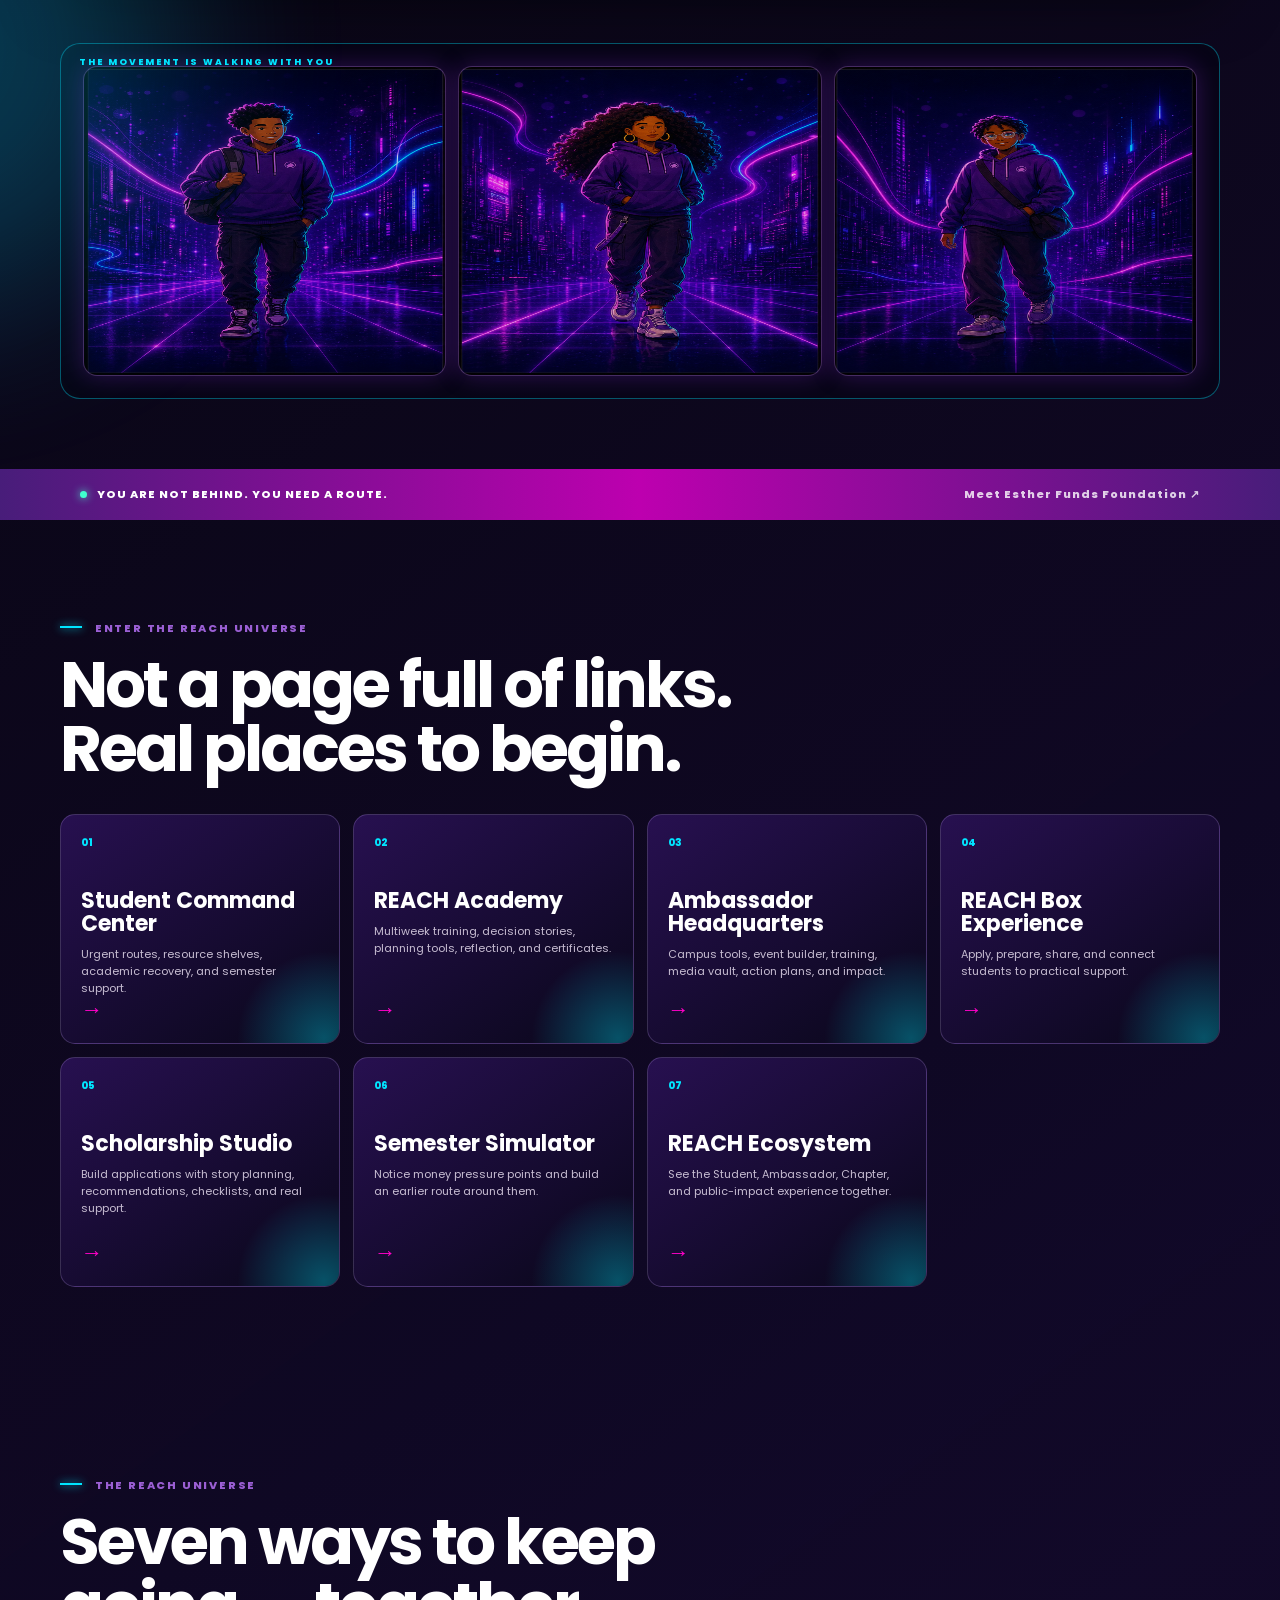
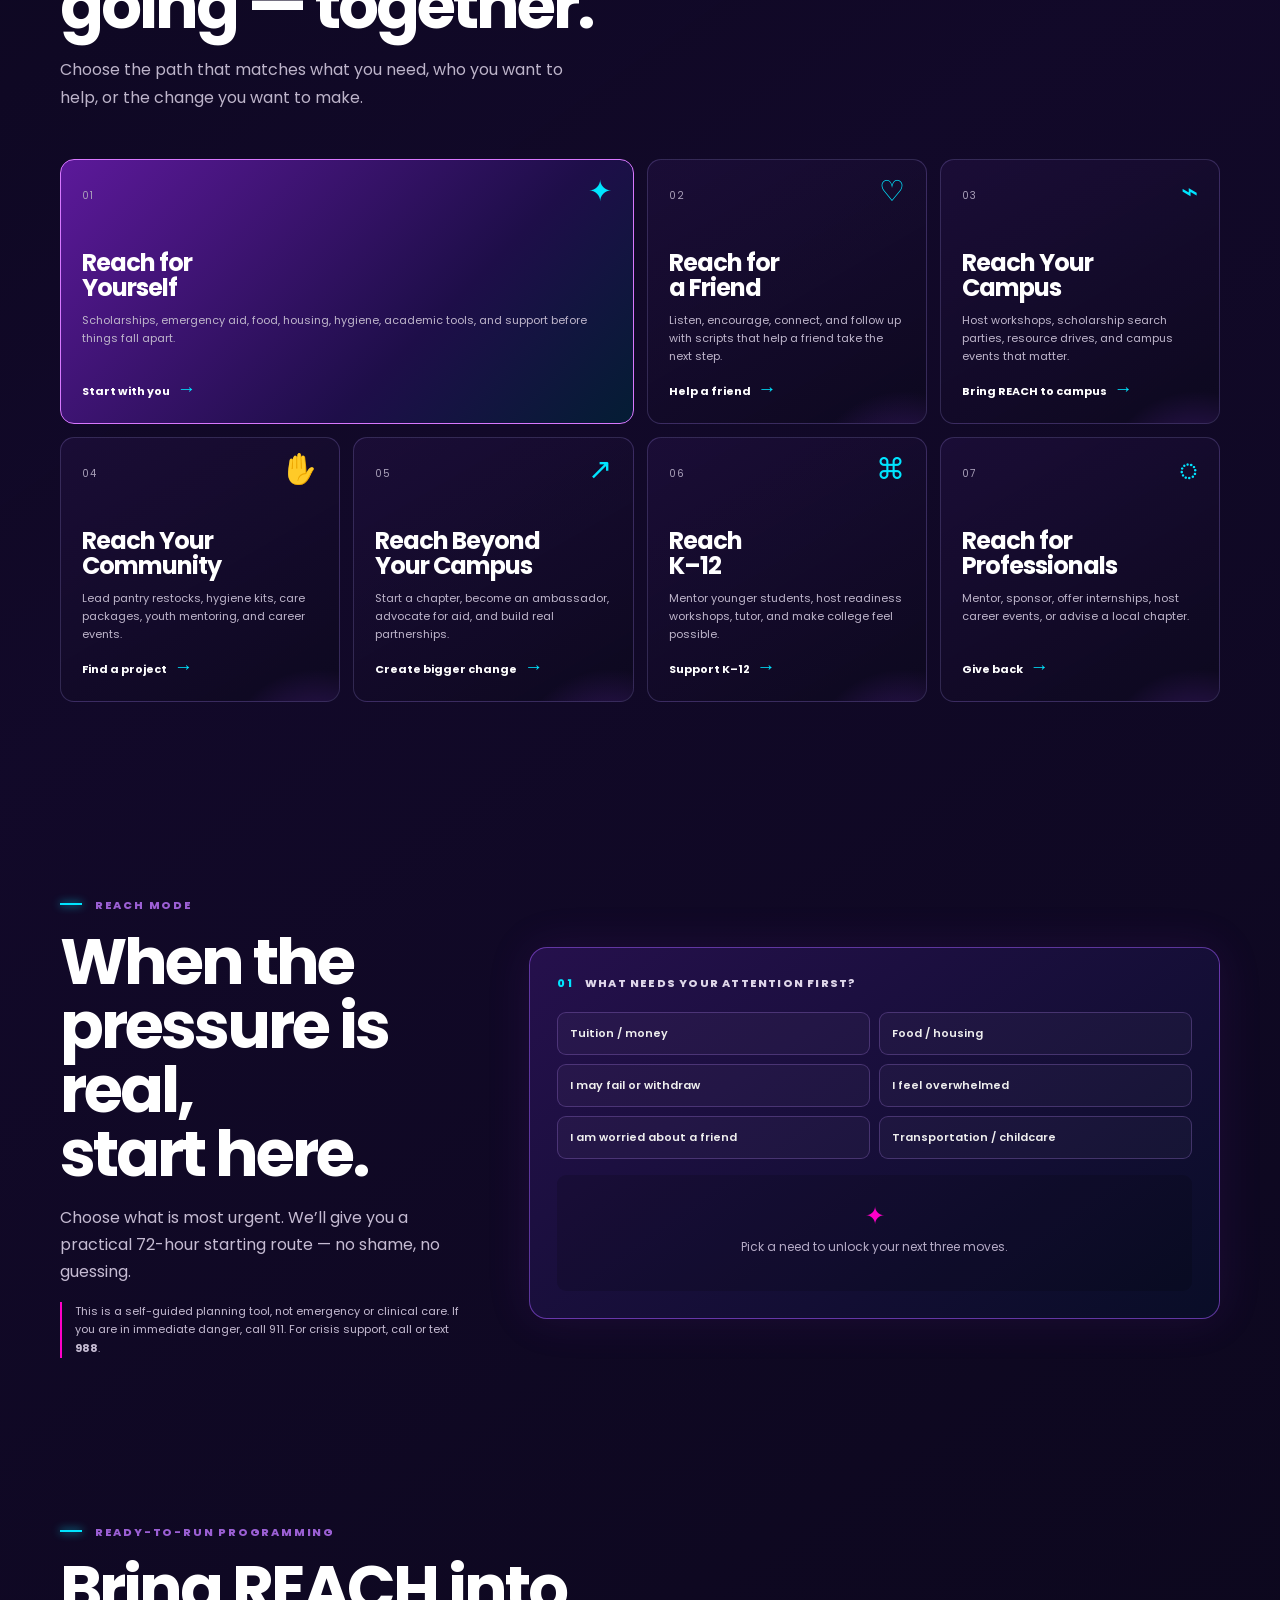
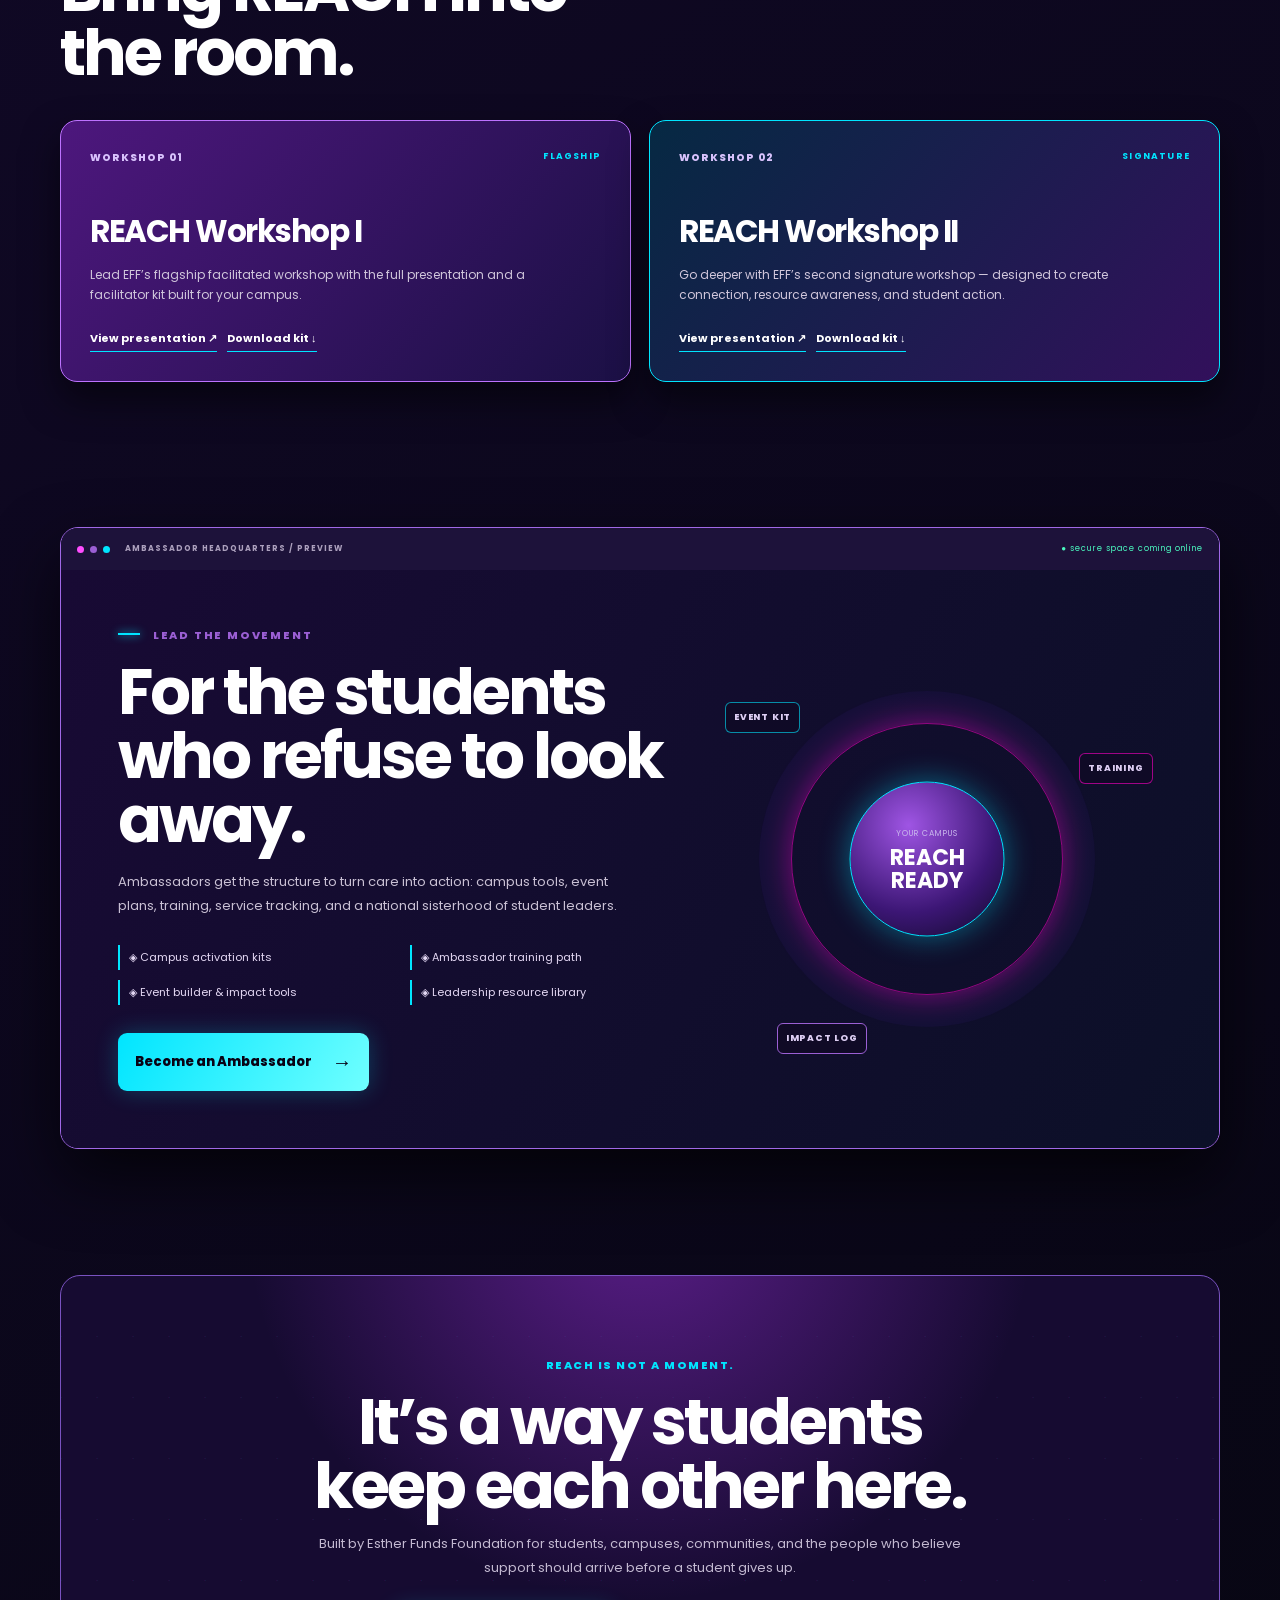
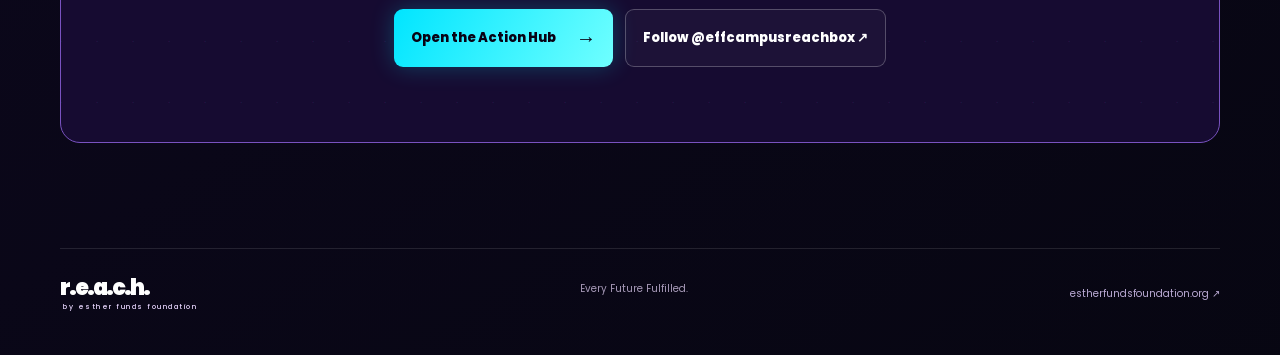
==== commit 1912979f: "Add files via upload" ====
--- a/index.html
+++ b/index.html
@@ -10,13 +10,15 @@
   <link href="https://fonts.googleapis.com/css2?family=Poppins:wght@400;500;600;700;800;900&display=swap" rel="stylesheet">
   <link rel="stylesheet" href="styles.css">
   <link rel="stylesheet" href="characters.css">
+  <link rel="stylesheet" href="showcase.css">
+  <link rel="stylesheet" href="universe-motion.css">
 </head>
 <body>
   <div class="site-shell">
     <div class="ambient ambient-one"></div><div class="ambient ambient-two"></div><div class="noise"></div>
     <header class="topbar">
       <a class="brand" href="#home" aria-label="REACH home"><img src="assets/reach-logo.png" alt="r.e.a.c.h. by Esther Funds Foundation" onerror="this.style.display='none'"><span class="wordmark">r.e.a.c.h.<small>by esther funds foundation</small></span></a>
-      <nav aria-label="Main navigation"><a href="#pathways">Pathways</a><a href="#reach-mode">REACH Mode</a><a href="#workshops">Workshops</a><a href="#ambassadors">Ambassadors</a></nav>
+      <nav aria-label="Main navigation"><a href="#pathways">Pathways</a><a href="#reach-mode">REACH Mode</a><a href="#workshops">Workshops</a><a href="#ambassadors">Ambassadors</a><a href="portal.html">Member Portal</a></nav>
       <a class="nav-cta" href="https://estherfundsfoundation.org/reach-action-hub" target="_blank" rel="noopener">Action Hub <span>↗</span></a>
     </header>
 
@@ -39,6 +41,13 @@
           <p class="console-label">REACH COMMAND CENTER <i>●</i> ONLINE</p>
         </div>
       </section>
+
+      <section class="character-showcase section-wrap">
+        <div class="character-copy"><p class="eyebrow"><i></i> MEET THE REACH COMMUNITY</p><h2>Real students.<br>Real pressure.<br><em>Real support.</em></h2><p>REACH is built for students navigating the moments that can make college feel impossible — and for the people who choose to help them keep going.</p><a class="button primary" href="command-center.html">Enter the Student Command Center <b>→</b></a></div>
+        <img src="assets/reach-characters.png" alt="REACH student characters in purple hoodies" class="character-poster">
+      </section>
+
+      <section class="walking-lane section-wrap" aria-label="Individual REACH student characters walking through the universe"><div class="walker one"></div><div class="walker two"></div><div class="walker three"></div></section>
 
       <section class="mission-bar"><div><span class="pulse-dot"></span> YOU ARE NOT BEHIND. YOU NEED A ROUTE.</div><a href="https://estherfundsfoundation.org/" target="_blank" rel="noopener">Meet Esther Funds Foundation ↗</a></section>
 
--- a/showcase.css
+++ b/showcase.css
@@ -0,0 +1 @@
+.character-showcase{display:grid;grid-template-columns:.78fr 1.22fr;gap:25px;align-items:center;padding:70px 38px;margin-bottom:64px;border:1px solid #9b5fd466;border-radius:24px;background:radial-gradient(circle at 75% 22%,#00e5ff20,transparent 25%),radial-gradient(circle at 18% 85%,#ff00c82b,transparent 33%),#130626;box-shadow:0 20px 60px #0008}.character-copy h2{font-size:clamp(37px,4.6vw,64px);line-height:.94;letter-spacing:-3px;margin:0 0 16px}.character-copy h2 em{font-style:normal;color:#fff;text-shadow:0 0 22px #b950ff}.character-copy p:not(.eyebrow){font-size:13px;line-height:1.8;color:#c8bed4;max-width:440px}.character-poster{display:block;width:100%;max-height:580px;object-fit:cover;object-position:center;border-radius:16px;border:1px solid #00e5ff9c;box-shadow:0 0 0 8px #00e5ff12,0 0 36px #ad39ff73}@media(max-width:800px){.character-showcase{grid-template-columns:1fr;padding:27px 20px}.character-poster{max-height:none}.character-copy{order:2}}
--- a/universe-motion.css
+++ b/universe-motion.css
@@ -0,0 +1 @@
+body{background:#070510 url('assets/reach-walkers-triptych.png') center top/cover fixed no-repeat!important}body:before{content:'';position:fixed;z-index:-1;inset:0;background:linear-gradient(180deg,#05030ddd 0%,#080713e8 35%,#080713f5 100%),radial-gradient(circle at 20% 30%,#ff00c825,transparent 24%),radial-gradient(circle at 80% 46%,#00e5ff28,transparent 28%);pointer-events:none}.site-shell{background:linear-gradient(145deg,#080713c9 15%,#140a2de3 52%,#080713e5)!important}.site-shell:after{content:'';position:fixed;inset:0;pointer-events:none;z-index:0;background-image:linear-gradient(90deg,transparent 0 49.7%,#00e5ff11 50%,transparent 50.3%),linear-gradient(#ff00c810 1px,transparent 1px);background-size:94px 94px;mask-image:linear-gradient(transparent 12%,#000 39%,transparent 93%);animation:reachDrift 14s linear infinite}.site-shell>*{z-index:1}.walking-lane{position:relative;display:grid;grid-template-columns:repeat(3,1fr);gap:12px;padding:22px;border:1px solid #00e5ff5e;border-radius:20px;background:#07051391;overflow:hidden;margin:0 auto 70px}.walking-lane:before{content:'THE MOVEMENT IS WALKING WITH YOU';position:absolute;left:18px;top:12px;font-size:9px;font-weight:800;letter-spacing:2px;color:#00e5ff;z-index:2}.walker{height:310px;border-radius:14px;border:1px solid #c27bff55;background-image:linear-gradient(#08071311,#08071325),url('assets/reach-walkers-triptych.png');background-size:300% 100%;background-repeat:no-repeat;box-shadow:0 0 25px #9b30ff40;animation:reachWalk 3.4s ease-in-out infinite}.walker.one{background-position:0 0;animation-delay:-.4s}.walker.two{background-position:50% 0;animation-delay:-1.2s}.walker.three{background-position:100% 0;animation-delay:-2s}@keyframes reachWalk{0%,100%{transform:translateY(7px) scale(1)}50%{transform:translateY(-9px) scale(1.018);filter:brightness(1.15)}}@keyframes reachDrift{to{background-position:94px 94px}}@media(max-width:650px){.walking-lane{grid-template-columns:1fr;padding-top:34px}.walker{height:270px}.walker.two,.walker.three{display:none}}
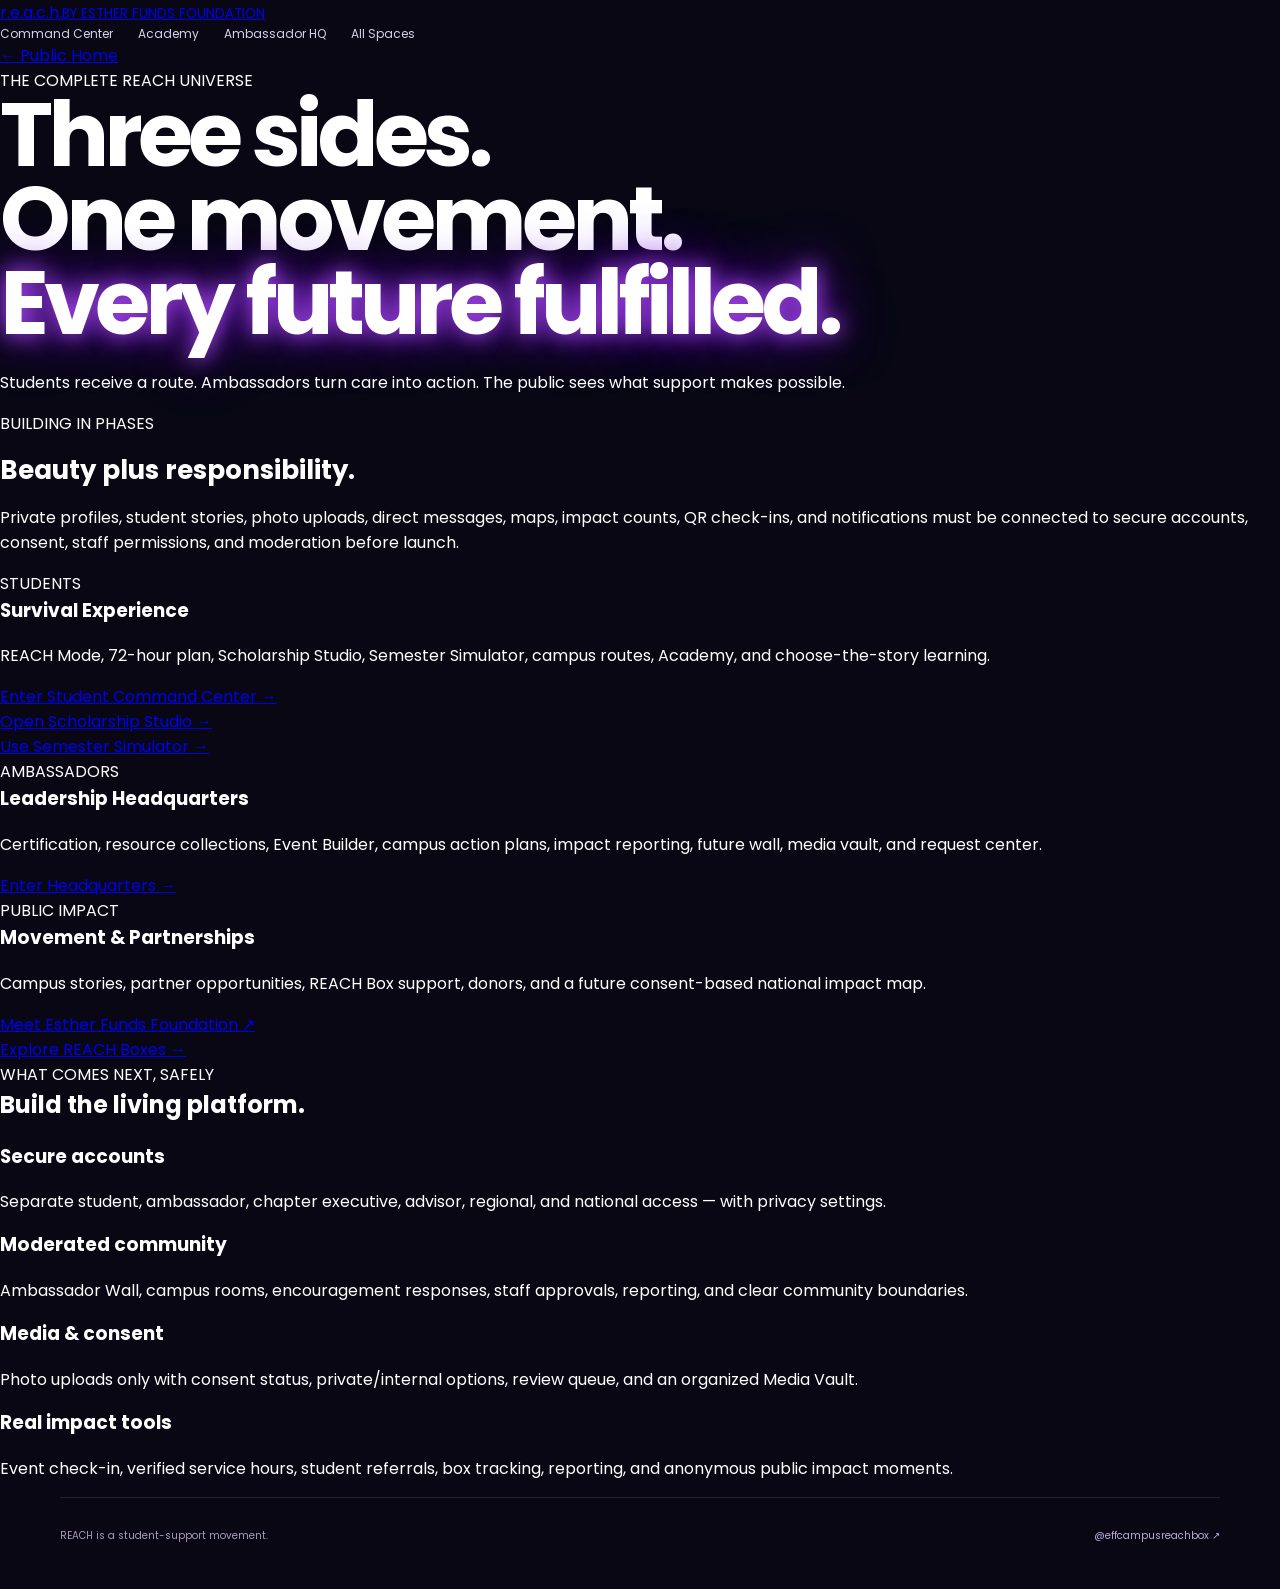
==== commit 6c250fa3: "Add files via upload" ====
--- a/index.html
+++ b/index.html
@@ -1,109 +1 @@
-<!doctype html>
-<html lang="en">
-<head>
-  <meta charset="utf-8">
-  <meta name="viewport" content="width=device-width,initial-scale=1">
-  <meta name="description" content="REACH by Esther Funds Foundation — support before students have to drop out.">
-  <title>REACH | Esther Funds Foundation</title>
-  <link rel="preconnect" href="https://fonts.googleapis.com">
-  <link rel="preconnect" href="https://fonts.gstatic.com" crossorigin>
-  <link href="https://fonts.googleapis.com/css2?family=Poppins:wght@400;500;600;700;800;900&display=swap" rel="stylesheet">
-  <link rel="stylesheet" href="styles.css">
-  <link rel="stylesheet" href="characters.css">
-  <link rel="stylesheet" href="showcase.css">
-  <link rel="stylesheet" href="universe-motion.css">
-</head>
-<body>
-  <div class="site-shell">
-    <div class="ambient ambient-one"></div><div class="ambient ambient-two"></div><div class="noise"></div>
-    <header class="topbar">
-      <a class="brand" href="#home" aria-label="REACH home"><img src="assets/reach-logo.png" alt="r.e.a.c.h. by Esther Funds Foundation" onerror="this.style.display='none'"><span class="wordmark">r.e.a.c.h.<small>by esther funds foundation</small></span></a>
-      <nav aria-label="Main navigation"><a href="#pathways">Pathways</a><a href="#reach-mode">REACH Mode</a><a href="#workshops">Workshops</a><a href="#ambassadors">Ambassadors</a><a href="portal.html">Member Portal</a></nav>
-      <a class="nav-cta" href="https://estherfundsfoundation.org/reach-action-hub" target="_blank" rel="noopener">Action Hub <span>↗</span></a>
-    </header>
-
-    <main id="home">
-      <section class="hero section-wrap">
-        <div class="hero-copy">
-          <p class="eyebrow"><i></i> THE STUDENT SUPPORT UNIVERSE</p>
-          <h1>Before you drop out,<br><em>R.E.A.C.H.</em></h1>
-          <p class="hero-text">Money. Meals. Mental health. A plan. A person who knows what to do next. REACH helps students find support before one hard week becomes a reason to leave.</p>
-          <div class="hero-actions"><a class="button primary" href="#reach-mode">Build my 72-hour plan <b>→</b></a><a class="button ghost" href="#pathways">Explore the 7 pathways</a></div>
-          <div class="trust-row"><span><b>R</b> Reach Out</span><span><b>E</b> Engage Community</span><span><b>A</b> Access Resources</span></div>
-        </div>
-        <div class="hero-console" aria-label="REACH student characters and command center preview">
-          <img class="hero-characters" src="assets/reach-characters.png" alt="REACH student characters in purple hoodies">
-          <div class="console-glow"></div><div class="orbit orbit-a"></div><div class="orbit orbit-b"></div>
-          <div class="mini-card signal"><span class="dot"></span> SUPPORT SIGNAL ACTIVE</div>
-          <div class="core"><span>R</span><small>YOUR NEXT STEP<br>IS HERE.</small></div>
-          <div class="mini-card status"><b>72 HRS</b><span>to stabilize your next move</span></div>
-          <div class="mini-card route"><span>✦</span><b>Resource route<br>ready to build</b></div>
-          <p class="console-label">REACH COMMAND CENTER <i>●</i> ONLINE</p>
-        </div>
-      </section>
-
-      <section class="character-showcase section-wrap">
-        <div class="character-copy"><p class="eyebrow"><i></i> MEET THE REACH COMMUNITY</p><h2>Real students.<br>Real pressure.<br><em>Real support.</em></h2><p>REACH is built for students navigating the moments that can make college feel impossible — and for the people who choose to help them keep going.</p><a class="button primary" href="command-center.html">Enter the Student Command Center <b>→</b></a></div>
-        <img src="assets/reach-characters.png" alt="REACH student characters in purple hoodies" class="character-poster">
-      </section>
-
-      <section class="walking-lane section-wrap" aria-label="Individual REACH student characters walking through the universe"><div class="walker one"></div><div class="walker two"></div><div class="walker three"></div></section>
-
-      <section class="mission-bar"><div><span class="pulse-dot"></span> YOU ARE NOT BEHIND. YOU NEED A ROUTE.</div><a href="https://estherfundsfoundation.org/" target="_blank" rel="noopener">Meet Esther Funds Foundation ↗</a></section>
-
-      <section class="inside-doors section-wrap">
-        <p class="eyebrow"><i></i> ENTER THE REACH UNIVERSE</p><h2>Not a page full of links.<br>Real places to begin.</h2>
-        <div class="door-grid">
-          <a href="command-center.html"><span>01</span><b>Student Command Center</b><small>Urgent routes, resource shelves, academic recovery, and semester support.</small><i>→</i></a>
-          <a href="academy.html"><span>02</span><b>REACH Academy</b><small>Multiweek training, decision stories, planning tools, reflection, and certificates.</small><i>→</i></a>
-          <a href="ambassador-hq.html"><span>03</span><b>Ambassador Headquarters</b><small>Campus tools, event builder, training, media vault, action plans, and impact.</small><i>→</i></a>
-          <a href="reach-boxes.html"><span>04</span><b>REACH Box Experience</b><small>Apply, prepare, share, and connect students to practical support.</small><i>→</i></a>
-          <a href="scholarship-studio.html"><span>05</span><b>Scholarship Studio</b><small>Build applications with story planning, recommendations, checklists, and real support.</small><i>→</i></a>
-          <a href="semester-simulator.html"><span>06</span><b>Semester Simulator</b><small>Notice money pressure points and build an earlier route around them.</small><i>→</i></a>
-          <a href="ecosystem.html"><span>07</span><b>REACH Ecosystem</b><small>See the Student, Ambassador, Chapter, and public-impact experience together.</small><i>→</i></a>
-        </div>
-      </section>
-
-      <section id="pathways" class="section-wrap pathways">
-        <div class="section-heading"><p class="eyebrow"><i></i> THE REACH UNIVERSE</p><h2>Seven ways to keep<br>going — together.</h2><p>Choose the path that matches what you need, who you want to help, or the change you want to make.</p></div>
-        <div class="path-grid">
-          <a class="path-card featured" href="https://estherfundsfoundation.org/reach-yourself" target="_blank" rel="noopener"><span class="path-num">01</span><span class="path-icon">✦</span><h3>Reach for<br>Yourself</h3><p>Scholarships, emergency aid, food, housing, hygiene, academic tools, and support before things fall apart.</p><b>Start with you <i>→</i></b></a>
-          <a class="path-card" href="https://estherfundsfoundation.org/reach-a-friend" target="_blank" rel="noopener"><span class="path-num">02</span><span class="path-icon">♡</span><h3>Reach for<br>a Friend</h3><p>Listen, encourage, connect, and follow up with scripts that help a friend take the next step.</p><b>Help a friend <i>→</i></b></a>
-          <a class="path-card" href="https://estherfundsfoundation.org/reach-your-campus-1" target="_blank" rel="noopener"><span class="path-num">03</span><span class="path-icon">⌁</span><h3>Reach Your<br>Campus</h3><p>Host workshops, scholarship search parties, resource drives, and campus events that matter.</p><b>Bring REACH to campus <i>→</i></b></a>
-          <a class="path-card" href="https://estherfundsfoundation.org/reach-your-community" target="_blank" rel="noopener"><span class="path-num">04</span><span class="path-icon">✋</span><h3>Reach Your<br>Community</h3><p>Lead pantry restocks, hygiene kits, care packages, youth mentoring, and career events.</p><b>Find a project <i>→</i></b></a>
-          <a class="path-card" href="https://estherfundsfoundation.org/beyond-your-campus" target="_blank" rel="noopener"><span class="path-num">05</span><span class="path-icon">↗</span><h3>Reach Beyond<br>Your Campus</h3><p>Start a chapter, become an ambassador, advocate for aid, and build real partnerships.</p><b>Create bigger change <i>→</i></b></a>
-          <a class="path-card" href="https://estherfundsfoundation.org/reach-k-12" target="_blank" rel="noopener"><span class="path-num">06</span><span class="path-icon">⌘</span><h3>Reach<br>K–12</h3><p>Mentor younger students, host readiness workshops, tutor, and make college feel possible.</p><b>Support K–12 <i>→</i></b></a>
-          <a class="path-card" href="https://estherfundsfoundation.org/reach-for-professionals" target="_blank" rel="noopener"><span class="path-num">07</span><span class="path-icon">◌</span><h3>Reach for<br>Professionals</h3><p>Mentor, sponsor, offer internships, host career events, or advise a local chapter.</p><b>Give back <i>→</i></b></a>
-        </div>
-      </section>
-
-      <section id="reach-mode" class="reach-mode section-wrap">
-        <div class="mode-copy"><p class="eyebrow"><i></i> REACH MODE</p><h2>When the pressure is real,<br>start here.</h2><p>Choose what is most urgent. We’ll give you a practical 72-hour starting route — no shame, no guessing.</p><p class="micro">This is a self-guided planning tool, not emergency or clinical care. If you are in immediate danger, call 911. For crisis support, call or text <strong>988</strong>.</p></div>
-        <div class="mode-panel">
-          <div class="step-label"><span>01</span> WHAT NEEDS YOUR ATTENTION FIRST?</div>
-          <div class="need-options" role="group" aria-label="Choose a need">
-            <button data-need="money">Tuition / money</button><button data-need="food">Food / housing</button><button data-need="school">I may fail or withdraw</button><button data-need="mind">I feel overwhelmed</button><button data-need="friend">I am worried about a friend</button><button data-need="ride">Transportation / childcare</button>
-          </div>
-          <div id="plan-output" class="plan-output" aria-live="polite"><div class="plan-empty"><span>✦</span><p>Pick a need to unlock your next three moves.</p></div></div>
-        </div>
-      </section>
-
-      <section id="workshops" class="section-wrap workshop-area">
-        <div class="section-heading compact"><p class="eyebrow"><i></i> READY-TO-RUN PROGRAMMING</p><h2>Bring REACH into<br>the room.</h2></div>
-        <div class="workshop-grid">
-          <article class="workshop-card"><div class="workshop-top"><span>WORKSHOP 01</span><b>FLAGSHIP</b></div><h3>REACH Workshop I</h3><p>Lead EFF’s flagship facilitated workshop with the full presentation and a facilitator kit built for your campus.</p><div class="workshop-actions"><a href="https://www.canva.com/design/DAHL1vZJQFY/EwLN-e-IT8q2vbgvTij9bg/view" target="_blank" rel="noopener">View presentation ↗</a><a href="https://drive.google.com/file/d/1d5SA4e7koSU-ONuviFrA6Fl1LEXknXix/view" target="_blank" rel="noopener">Download kit ↓</a></div></article>
-          <article class="workshop-card second"><div class="workshop-top"><span>WORKSHOP 02</span><b>SIGNATURE</b></div><h3>REACH Workshop II</h3><p>Go deeper with EFF’s second signature workshop — designed to create connection, resource awareness, and student action.</p><div class="workshop-actions"><a href="https://www.canva.com/design/DAHMMGLic4E/AXSegXsNVhrbhjY5zPU8wA/view" target="_blank" rel="noopener">View presentation ↗</a><a href="https://drive.google.com/file/d/1vP8Nv256d9FRCVsiH3GyKygHbP8rfS6t/view" target="_blank" rel="noopener">Download kit ↓</a></div></article>
-        </div>
-      </section>
-
-      <section id="ambassadors" class="ambassador section-wrap">
-        <div class="ambassador-window"><div class="window-top"><span></span><span></span><span></span><b>AMBASSADOR HEADQUARTERS / PREVIEW</b><i>● secure space coming online</i></div><div class="ambassador-body"><div><p class="eyebrow"><i></i> LEAD THE MOVEMENT</p><h2>For the students<br>who refuse to look away.</h2><p>Ambassadors get the structure to turn care into action: campus tools, event plans, training, service tracking, and a national sisterhood of student leaders.</p><div class="hq-list"><span>◈ Campus activation kits</span><span>◈ Ambassador training path</span><span>◈ Event builder & impact tools</span><span>◈ Leadership resource library</span></div><a class="button primary" href="https://estherfundsfoundation.org/beyond-your-campus" target="_blank" rel="noopener">Become an Ambassador <b>→</b></a></div><div class="hq-visual"><div class="hq-orbit"></div><div class="hq-center"><small>YOUR CAMPUS</small><b>REACH<br>READY</b></div><div class="hq-chip chip-one">EVENT KIT</div><div class="hq-chip chip-two">TRAINING</div><div class="hq-chip chip-three">IMPACT LOG</div></div></div></div>
-      </section>
-
-      <section class="section-wrap reachtape"><div class="tape-panel"><span class="tape-label">REACH IS NOT A MOMENT.</span><h2>It’s a way students<br>keep each other here.</h2><p>Built by Esther Funds Foundation for students, campuses, communities, and the people who believe support should arrive before a student gives up.</p><div class="tape-actions"><a class="button primary" href="https://estherfundsfoundation.org/reach-action-hub" target="_blank" rel="noopener">Open the Action Hub <b>→</b></a><a class="button ghost" href="https://www.instagram.com/effcampusreachbox/" target="_blank" rel="noopener">Follow @effcampusreachbox ↗</a></div></div></section>
-    </main>
-    <footer><a class="brand footer-brand" href="#home"><span class="wordmark">r.e.a.c.h.<small>by esther funds foundation</small></span></a><p>Every Future Fulfilled.</p><a href="https://estherfundsfoundation.org/" target="_blank" rel="noopener">estherfundsfoundation.org ↗</a></footer>
-  </div>
-  <script src="app.js"></script>
-</body>
-</html>
+<!doctype html><html lang="en"><head><meta charset="utf-8"><meta name="viewport" content="width=device-width,initial-scale=1"><title>REACH Ecosystem</title><link rel="preconnect" href="https://fonts.googleapis.com"><link rel="preconnect" href="https://fonts.gstatic.com" crossorigin><link href="https://fonts.googleapis.com/css2?family=Poppins:wght@400;500;600;700;800;900&display=swap" rel="stylesheet"><link rel="stylesheet" href="universe.css"><link rel="stylesheet" href="universe-motion.css"></head><body><div class="u-wrap"><header class="u-nav"><a class="u-logo" href="index.html">r.e.a.c.h.<small>BY ESTHER FUNDS FOUNDATION</small></a><nav><a href="command-center.html">Command Center</a><a href="academy.html">Academy</a><a href="ambassador-hq.html">Ambassador HQ</a><a href="ecosystem.html">All Spaces</a></nav><a class="u-back" href="index.html">← Public Home</a></header><main><section class="u-hero"><div><span class="kicker">THE COMPLETE REACH UNIVERSE</span><h1>Three sides.<br>One movement.<br><em>Every future fulfilled.</em></h1><p>Students receive a route. Ambassadors turn care into action. The public sees what support makes possible.</p></div><div class="glass"><span class="pill">BUILDING IN PHASES</span><h3 style="font-size:26px;margin:15px 0">Beauty plus responsibility.</h3><p>Private profiles, student stories, photo uploads, direct messages, maps, impact counts, QR check-ins, and notifications must be connected to secure accounts, consent, staff permissions, and moderation before launch.</p></div></section><section class="section"><div class="grid grid-3"><article class="card"><span class="num">STUDENTS</span><h3>Survival Experience</h3><p>REACH Mode, 72-hour plan, Scholarship Studio, Semester Simulator, campus routes, Academy, and choose-the-story learning.</p><a href="command-center.html">Enter Student Command Center →</a><br><a href="scholarship-studio.html">Open Scholarship Studio →</a><br><a href="semester-simulator.html">Use Semester Simulator →</a></article><article class="card"><span class="num">AMBASSADORS</span><h3>Leadership Headquarters</h3><p>Certification, resource collections, Event Builder, campus action plans, impact reporting, future wall, media vault, and request center.</p><a href="ambassador-hq.html">Enter Headquarters →</a></article><article class="card"><span class="num">PUBLIC IMPACT</span><h3>Movement & Partnerships</h3><p>Campus stories, partner opportunities, REACH Box support, donors, and a future consent-based national impact map.</p><a href="https://estherfundsfoundation.org/" target="_blank">Meet Esther Funds Foundation ↗</a><br><a href="reach-boxes.html">Explore REACH Boxes →</a></article></div></section><section class="section"><span class="kicker">WHAT COMES NEXT, SAFELY</span><h2>Build the living platform.</h2><div class="grid grid-4"><article class="card"><h3>Secure accounts</h3><p>Separate student, ambassador, chapter executive, advisor, regional, and national access — with privacy settings.</p></article><article class="card"><h3>Moderated community</h3><p>Ambassador Wall, campus rooms, encouragement responses, staff approvals, reporting, and clear community boundaries.</p></article><article class="card"><h3>Media & consent</h3><p>Photo uploads only with consent status, private/internal options, review queue, and an organized Media Vault.</p></article><article class="card"><h3>Real impact tools</h3><p>Event check-in, verified service hours, student referrals, box tracking, reporting, and anonymous public impact moments.</p></article></div></section></main><footer class="footer"><span>REACH is a student-support movement.</span><a href="https://www.instagram.com/effcampusreachbox/" target="_blank">@effcampusreachbox ↗</a></footer></div><script src="universe-space.js"></script></body></html>
--- a/universe.css
+++ b/universe.css
@@ -0,0 +1 @@
+:root{--plum:#2A1A4A;--royal:#481D7A;--violet:#9B5FD4;--cyan:#00E5FF;--pink:#FF00C8;--ink:#080713;--slate:#1A1330;--line:rgba(179,155,255,.22);--white:#fff}*{box-sizing:border-box}html{scroll-behavior:smooth}body{margin:0;background:var(--ink);color:#fff;font-family:Poppins,Arial,sans-serif;overflow-x:hidden}.site-shell{position:relative;overflow:hidden;background:radial-gradient(circle at 50% -10%,#3d126c 0,transparent 27%),linear-gradient(145deg,#080713 15%,#140a2d 52%,#080713);min-height:100vh}.noise{position:absolute;inset:0;opacity:.2;pointer-events:none;background-image:radial-gradient(rgba(255,255,255,.22) .6px,transparent .6px);background-size:5px 5px;mask-image:linear-gradient(#000,transparent 28%)}.ambient{position:absolute;border-radius:999px;filter:blur(95px);pointer-events:none;opacity:.24}.ambient-one{width:600px;height:600px;background:#7611d1;top:500px;right:-250px}.ambient-two{width:500px;height:500px;background:#00d7ff;top:1400px;left:-330px}.section-wrap,.topbar,footer{width:min(1160px,calc(100% - 40px));margin-inline:auto;position:relative}.topbar{display:flex;align-items:center;justify-content:space-between;padding:22px 0;z-index:2}.brand{display:flex;align-items:center;color:#fff;text-decoration:none;gap:10px}.brand img{display:block;width:124px;height:57px;object-fit:contain}.wordmark{font-size:29px;line-height:.82;letter-spacing:-2px;font-weight:900}.wordmark small{display:block;color:#e9d7ff;font-size:7px;letter-spacing:1.5px;margin:7px 0 0 3px;font-weight:500}nav{display:flex;gap:25px}nav a{font-size:12px;color:#d8d0e7;text-decoration:none;transition:.2s}nav a:hover{color:var(--cyan)}.nav-cta{color:var(--ink);background:var(--cyan);font-size:12px;font-weight:800;padding:11px 15px;text-decoration:none;border-radius:8px}.nav-cta span{font-size:17px;margin-left:3px}.hero{display:grid;grid-template-columns:1.05fr .95fr;gap:45px;align-items:center;padding:105px 0 105px;min-height:685px}.eyebrow{font-size:11px;letter-spacing:1.8px;color:var(--violet);font-weight:800;margin:0 0 16px}.eyebrow i{display:inline-block;width:22px;height:2px;background:var(--cyan);margin:0 9px 4px 0;box-shadow:0 0 9px var(--cyan)}h1,h2,h3,p{margin-top:0}h1{font-size:clamp(52px,7vw,94px);line-height:.94;letter-spacing:-5px;margin-bottom:24px}h1 em{font-style:normal;color:#fff;text-shadow:0 0 22px #b450ff,0 0 55px #6600cf}.hero-text{max-width:565px;color:#cdc4da;font-size:16px;line-height:1.8}.hero-actions,.tape-actions{display:flex;gap:12px;flex-wrap:wrap;margin-top:30px}.button{border-radius:9px;display:inline-flex;align-items:center;gap:20px;padding:14px 17px;font-size:13px;font-weight:800;text-decoration:none;transition:transform .2s,box-shadow .2s}.button:hover{transform:translateY(-3px)}.primary{color:#090214;background:linear-gradient(120deg,var(--cyan),#6fffff);box-shadow:0 0 23px rgba(0,229,255,.24)}.primary b{font-size:20px}.ghost{color:#fff;border:1px solid rgba(255,255,255,.25);background:#ffffff08}.trust-row{display:flex;flex-wrap:wrap;gap:14px;margin-top:39px;color:#a9a0b9;font-size:10px}.trust-row b{color:var(--pink);font-size:15px}.hero-console{height:450px;position:relative;border:1px solid rgba(183,136,255,.42);border-radius:22px;background:linear-gradient(145deg,rgba(100,29,167,.32),rgba(0,229,255,.06));box-shadow:inset 0 0 40px rgba(159,54,255,.22),0 0 68px rgba(105,15,226,.16);overflow:hidden}.hero-console:before{content:"";position:absolute;inset:0;background-image:linear-gradient(rgba(0,229,255,.08) 1px,transparent 1px),linear-gradient(90deg,rgba(0,229,255,.08) 1px,transparent 1px);background-size:35px 35px;mask-image:linear-gradient(to bottom,transparent,#000 40%,transparent)}.console-glow{position:absolute;width:230px;height:230px;left:50%;top:48%;transform:translate(-50%,-50%);background:radial-gradient(circle,#b139ff 0,rgba(93,0,255,.35) 26%,transparent 65%);filter:blur(6px)}.core{position:absolute;top:50%;left:50%;transform:translate(-50%,-50%);width:154px;height:154px;border-radius:50%;display:flex;flex-direction:column;justify-content:center;align-items:center;text-align:center;background:radial-gradient(circle,#8829d8,#381167 57%,#11072b);border:1px solid var(--cyan);box-shadow:0 0 0 11px #8b28dc22,0 0 44px #00e5ff8a}.core span{font-size:72px;font-weight:900;line-height:.75;color:#fff;text-shadow:0 0 14px #fff}.core small{font-size:8px;letter-spacing:1px;margin-top:12px}.orbit{position:absolute;border:1px solid #e66cff80;border-radius:50%;left:50%;top:50%;transform:translate(-50%,-50%)}.orbit-a{width:277px;height:175px;transform:translate(-50%,-50%) rotate(-20deg)}.orbit-b{width:370px;height:222px;transform:translate(-50%,-50%) rotate(35deg);border-color:#00e5ff55}.mini-card{position:absolute;border:1px solid #c993ff4d;background:#0e0825d9;backdrop-filter:blur(8px);box-shadow:0 8px 22px #0007;font-size:10px}.signal{top:34px;left:28px;padding:11px;border-radius:8px;color:#d8c2ff}.dot,.pulse-dot{display:inline-block;width:7px;height:7px;background:#40ffce;border-radius:50%;box-shadow:0 0 8px #40ffce;margin-right:7px;animation:blink 1.4s infinite}.status{bottom:38px;left:33px;border-radius:10px;padding:12px;width:133px}.status b{display:block;color:var(--cyan);font-size:22px;line-height:1}.status span{display:block;color:#bcb1d1;margin-top:5px}.route{top:104px;right:22px;padding:11px 13px;border-radius:10px;color:#e8dcff;line-height:1.4}.route span{color:var(--pink);font-size:20px;margin-right:7px}.console-label{position:absolute;bottom:15px;right:20px;font-size:8px;letter-spacing:1px;color:#aa9abc}.console-label i{font-style:normal;color:#51ffce}.mission-bar{position:relative;z-index:1;display:flex;justify-content:space-between;gap:20px;align-items:center;padding:17px max(20px,calc((100% - 1120px)/2));background:linear-gradient(90deg,#481d7a,#bd00af,#481d7a);font-size:11px;font-weight:800;letter-spacing:1px}.mission-bar a{color:#fff;text-decoration:none;opacity:.8}.pathways{padding:125px 0}.section-heading{max-width:700px}.section-heading h2,.mode-copy h2,.ambassador h2,.tape-panel h2{font-size:clamp(37px,5vw,65px);line-height:1;letter-spacing:-3px;margin-bottom:18px}.section-heading>p:not(.eyebrow){color:#bdb4ca;line-height:1.75;max-width:535px}.path-grid{display:grid;grid-template-columns:repeat(4,1fr);gap:13px;margin-top:47px}.path-card{position:relative;min-height:265px;border:1px solid var(--line);padding:21px;border-radius:14px;color:#fff;text-decoration:none;background:linear-gradient(150deg,#21104199,#0c091dba);overflow:hidden;transition:.25s}.path-card:before{content:"";position:absolute;inset:auto -30% -65% auto;width:210px;height:210px;border-radius:50%;background:radial-gradient(circle,#9a3cff61,transparent 66%);transition:.25s}.path-card:hover{transform:translateY(-6px);border-color:var(--cyan);box-shadow:0 16px 33px #0008}.path-card:hover:before{transform:scale(1.35);background:radial-gradient(circle,#00e5ff61,transparent 66%)}.path-card.featured{grid-column:span 2;background:linear-gradient(135deg,#5c199a,#1e0e49 64%,#041d34);border-color:#d878ff}.path-num{font-size:10px;color:#a9a0b9;letter-spacing:1px}.path-icon{float:right;color:var(--cyan);font-size:29px;line-height:.7}.path-card h3{position:relative;font-size:24px;line-height:1.03;letter-spacing:-1px;margin:45px 0 12px}.path-card p{position:relative;color:#beb5cb;font-size:11px;line-height:1.6}.path-card b{position:absolute;bottom:20px;color:#fff;font-size:11px}.path-card b i{font-style:normal;color:var(--cyan);font-size:19px;margin-left:5px}.reach-mode{display:grid;grid-template-columns:.75fr 1.25fr;gap:55px;align-items:center;padding:70px 0 125px}.mode-copy p:not(.eyebrow){color:#c5bbd2;line-height:1.7}.micro{font-size:11px;border-left:2px solid var(--pink);padding-left:13px}.mode-panel{border:1px solid #a45bff88;background:linear-gradient(145deg,#25104c,#090d27);border-radius:18px;padding:27px;box-shadow:0 0 45px #8731c91f}.step-label{font-size:11px;font-weight:800;letter-spacing:1.2px;margin-bottom:20px;color:#ded6e9}.step-label span{color:var(--cyan);margin-right:9px}.need-options{display:grid;grid-template-columns:repeat(2,1fr);gap:9px}.need-options button{cursor:pointer;text-align:left;border:1px solid #9f75d850;border-radius:9px;background:#ffffff08;color:#eee;padding:12px;font:600 11px Poppins;transition:.2s}.need-options button:hover,.need-options button.active{background:#00e5ff1b;border-color:var(--cyan);color:#fff}.plan-output{margin-top:16px}.plan-empty{color:#b5abc6;text-align:center;padding:23px;background:#00000028;border-radius:9px;font-size:12px}.plan-empty span{display:block;font-size:24px;color:var(--pink);margin-bottom:5px}.plan-card{padding:18px;border-radius:10px;background:#0d0922;border:1px solid #ffffff16}.plan-card h3{font-size:18px;margin-bottom:12px}.plan-card ol{padding-left:18px;margin:0;color:#c9c0d5;font-size:12px;line-height:1.75}.plan-card a{display:inline-block;color:var(--cyan);font-size:11px;font-weight:800;margin-top:12px;text-decoration:none}.workshop-area{padding:30px 0 125px}.compact{max-width:520px}.workshop-grid{display:grid;grid-template-columns:1fr 1fr;gap:18px;margin-top:35px}.workshop-card{padding:29px;border-radius:17px;background:linear-gradient(130deg,#4d177d,#1b1045);border:1px solid #bd72ff;box-shadow:0 18px 36px #0008}.workshop-card.second{background:linear-gradient(130deg,#062943,#32105b);border-color:#00e5ff}.workshop-top{display:flex;justify-content:space-between;color:#d8c2fc;font-size:10px;font-weight:800;letter-spacing:1.2px}.workshop-top b{color:var(--cyan);font-size:9px}.workshop-card h3{font-size:31px;letter-spacing:-1.5px;margin:42px 0 10px}.workshop-card p{color:#d0c6db;font-size:12px;line-height:1.7;max-width:450px}.workshop-actions{display:flex;flex-wrap:wrap;gap:10px;margin-top:25px}.workshop-actions a{color:#fff;font-size:11px;font-weight:700;text-decoration:none;border-bottom:1px solid var(--cyan);padding-bottom:4px}.ambassador{padding:20px 0 126px}.ambassador-window{border:1px solid #a068e6;border-radius:18px;overflow:hidden;background:#0d0820;box-shadow:0 28px 65px #000a}.window-top{height:42px;padding:0 16px;display:flex;align-items:center;gap:6px;background:#1d123a;font-size:8px;letter-spacing:1px;color:#aca0bd}.window-top span{height:7px;width:7px;border-radius:50%;background:#ff4dff}.window-top span:nth-child(2){background:#9b5fd4}.window-top span:nth-child(3){background:#00e5ff}.window-top b{margin-left:9px}.window-top i{font-style:normal;margin-left:auto;color:#4af7bf}.ambassador-body{display:grid;grid-template-columns:1.1fr .9fr;min-height:500px;padding:57px;background:linear-gradient(120deg,#180a34,#0c1028)}.ambassador h2{margin-bottom:18px}.ambassador-body>div>p:not(.eyebrow){color:#c9c0d4;max-width:510px;font-size:13px;line-height:1.8}.hq-list{display:grid;grid-template-columns:repeat(2,1fr);gap:10px;margin:28px 0;color:#e4d8f4;font-size:11px}.hq-list span{border-left:2px solid var(--cyan);padding:4px 0 4px 9px}.hq-visual{position:relative;min-height:330px}.hq-orbit{position:absolute;width:272px;height:272px;border-radius:50%;border:1px solid #ff00c88a;left:50%;top:50%;transform:translate(-50%,-50%);box-shadow:0 0 0 32px #753cff0d,0 0 30px #ff00c877}.hq-center{position:absolute;left:50%;top:50%;transform:translate(-50%,-50%);height:155px;width:155px;border-radius:50%;background:radial-gradient(circle at 38% 28%,#9f55e4,#3c1675 60%,#0e0924);border:1px solid var(--cyan);display:flex;flex-direction:column;align-items:center;justify-content:center;text-align:center;box-shadow:0 0 30px #00e5ff69}.hq-center small{font-size:8px;letter-spacing:1px;color:#c8b6eb}.hq-center b{font-size:22px;line-height:1.05;margin-top:6px}.hq-chip{position:absolute;border:1px solid #ffffff31;background:#100a26e6;border-radius:6px;padding:8px;color:#ddcef3;font-size:9px;font-weight:800;letter-spacing:.8px}.chip-one{top:16%;left:7%;border-color:#00e5ff99}.chip-two{top:27%;right:2%;border-color:#ff00c899}.chip-three{bottom:8%;left:18%;border-color:#9b5fd4}.reachtape{padding-bottom:105px}.tape-panel{position:relative;text-align:center;padding:75px 24px;border:1px solid #7952c0;background:radial-gradient(circle at 50% -15%,#a331e57d,transparent 50%),#160b31;border-radius:20px;overflow:hidden}.tape-panel:before{content:"";position:absolute;inset:0;background-image:linear-gradient(60deg,#00e5ff10 1px,transparent 1px),linear-gradient(-60deg,#ff00c810 1px,transparent 1px);background-size:36px 61px}.tape-panel>*{position:relative}.tape-label{font-size:11px;color:var(--cyan);font-weight:800;letter-spacing:1.5px}.tape-panel h2{margin:14px 0}.tape-panel p{max-width:660px;margin:0 auto;color:#c3b9d1;line-height:1.8;font-size:13px}.tape-actions{justify-content:center}footer{border-top:1px solid #ffffff1c;padding:30px 0 45px;display:flex;align-items:center;justify-content:space-between;color:#a79ab8;font-size:10px}.footer-brand .wordmark{font-size:22px}footer a{color:#b9a9d3;text-decoration:none}@keyframes blink{50%{opacity:.3}}@media(max-width:850px){nav{display:none}.hero,.reach-mode,.ambassador-body{grid-template-columns:1fr}.hero{padding-top:65px}.hero-console{max-width:520px;width:100%;margin:auto}.path-grid{grid-template-columns:repeat(2,1fr)}.path-card.featured{grid-column:span 2}.reach-mode{gap:25px}.ambassador-body{padding:35px}.hq-visual{min-height:290px}}@media(max-width:560px){.topbar{padding:16px 0}.nav-cta{font-size:10px;padding:9px}.brand img{width:90px;height:45px}.wordmark{font-size:24px}.hero{padding:48px 0 70px;gap:28px;min-height:auto}h1{letter-spacing:-3px}.hero-text{font-size:13px}.hero-console{height:350px}.core{transform:translate(-50%,-50%) scale(.8)}.orbit-a{width:227px;height:145px}.orbit-b{width:285px;height:185px}.route{right:8px}.status{left:10px;bottom:25px}.mission-bar{padding:13px 20px;font-size:9px}.mission-bar a{display:none}.pathways{padding:75px 0}.path-grid{grid-template-columns:1fr}.path-card,.path-card.featured{grid-column:auto;min-height:230px}.reach-mode{padding:20px 0 75px}.need-options{grid-template-columns:1fr}.workshop-area{padding-bottom:75px}.workshop-grid{grid-template-columns:1fr}.workshop-card h3{margin-top:30px}.ambassador{padding-bottom:75px}.ambassador-body{padding:28px 20px}.window-top b{display:none}.hq-list{grid-template-columns:1fr}.tape-panel{padding:54px 18px}footer{flex-wrap:wrap;gap:17px}.section-wrap,.topbar,footer{width:min(100% - 28px,1160px)}}
--- a/universe-motion.css
+++ b/universe-motion.css
@@ -1 +1,5 @@
-body{background:#070510 url('assets/reach-walkers-triptych.png') center top/cover fixed no-repeat!important}body:before{content:'';position:fixed;z-index:-1;inset:0;background:linear-gradient(180deg,#05030ddd 0%,#080713e8 35%,#080713f5 100%),radial-gradient(circle at 20% 30%,#ff00c825,transparent 24%),radial-gradient(circle at 80% 46%,#00e5ff28,transparent 28%);pointer-events:none}.site-shell{background:linear-gradient(145deg,#080713c9 15%,#140a2de3 52%,#080713e5)!important}.site-shell:after{content:'';position:fixed;inset:0;pointer-events:none;z-index:0;background-image:linear-gradient(90deg,transparent 0 49.7%,#00e5ff11 50%,transparent 50.3%),linear-gradient(#ff00c810 1px,transparent 1px);background-size:94px 94px;mask-image:linear-gradient(transparent 12%,#000 39%,transparent 93%);animation:reachDrift 14s linear infinite}.site-shell>*{z-index:1}.walking-lane{position:relative;display:grid;grid-template-columns:repeat(3,1fr);gap:12px;padding:22px;border:1px solid #00e5ff5e;border-radius:20px;background:#07051391;overflow:hidden;margin:0 auto 70px}.walking-lane:before{content:'THE MOVEMENT IS WALKING WITH YOU';position:absolute;left:18px;top:12px;font-size:9px;font-weight:800;letter-spacing:2px;color:#00e5ff;z-index:2}.walker{height:310px;border-radius:14px;border:1px solid #c27bff55;background-image:linear-gradient(#08071311,#08071325),url('assets/reach-walkers-triptych.png');background-size:300% 100%;background-repeat:no-repeat;box-shadow:0 0 25px #9b30ff40;animation:reachWalk 3.4s ease-in-out infinite}.walker.one{background-position:0 0;animation-delay:-.4s}.walker.two{background-position:50% 0;animation-delay:-1.2s}.walker.three{background-position:100% 0;animation-delay:-2s}@keyframes reachWalk{0%,100%{transform:translateY(7px) scale(1)}50%{transform:translateY(-9px) scale(1.018);filter:brightness(1.15)}}@keyframes reachDrift{to{background-position:94px 94px}}@media(max-width:650px){.walking-lane{grid-template-columns:1fr;padding-top:34px}.walker{height:270px}.walker.two,.walker.three{display:none}}
+const routes={tuition:{title:'Money first. Start with facts, not panic.',steps:['Write the exact balance, due date, and what changed.','Contact financial aid or student success within 24 hours using a short, direct email.','Use REACH resources to identify emergency aid and scholarship routes.'],message:'Hi, I am facing an urgent financial barrier that may affect my enrollment. Can we meet this week to discuss emergency aid, payment options, or support I may qualify for?'},food:{title:'Basic needs are academic support.',steps:['Identify what you need this week: food, a safe place to sleep, hygiene, or transportation.','Contact the campus basic-needs or dean of students office within 24 hours.','Use the REACH resource route to find practical community support.'],message:'Hi, I am dealing with an urgent basic-needs situation. Could I speak with someone confidentially about support available to students?'},school:{title:'A hard grade is information, not a verdict.',steps:['List the course, grade, assignment dates, and office hours.','Email your professor and contact advising or tutoring within 24 hours.','Create a three-task recovery plan for the next 72 hours.'],message:'Hi Professor, I want to be proactive about my progress. Could I meet with you this week to discuss the best next steps I can take?'},mental:{title:'You deserve support before you are at your limit.',steps:['Tell one trusted person you are having a hard time.','Contact campus counseling, wellness, or student support.','If you are in immediate danger, call 911. Call or text 988 for crisis support in the U.S.'],message:'Hi, I have been feeling overwhelmed and would like to know what confidential support or appointment options are available.'},transport:{title:'Logistics should not end a semester.',steps:['Name the barrier clearly: transportation, childcare, schedule, or work.','Ask student support about available options and flexibility.','Make one plan for class attendance and the next required appointment.'],message:'Hi, a transportation or childcare barrier is affecting my ability to stay on track. Could you help me understand support or flexibility options available?'}};
+const sc=document.getElementById('studentChoices'),sr=document.getElementById('studentResult');if(sc&&sr){sc.querySelectorAll('button').forEach(b=>b.onclick=()=>{sc.querySelectorAll('button').forEach(x=>x.classList.remove('active'));b.classList.add('active');const r=routes[b.dataset.route];sr.innerHTML=`<h3>${r.title}</h3><ol>${r.steps.map(x=>`<li>${x}</li>`).join('')}</ol><details><summary>Message you can copy</summary><p>${r.message}</p><button class="action copy">Copy message</button></details>`;sr.querySelector('.copy').onclick=e=>{navigator.clipboard.writeText(r.message);e.target.textContent='Copied ✓'}})}
+const story=document.getElementById('storyChoices'),storyOut=document.getElementById('storyResult');if(story){story.querySelectorAll('button').forEach(b=>b.onclick=()=>{const good=b.dataset.story==='email';storyOut.innerHTML=good?'<h3>That is the strongest first route.</h3><p>Jada should gather her balance, deadline, and financial-aid status, then contact the right office. Asking early creates options; it does not guarantee aid, but it gives her information before a rushed decision.</p>':'<h3>That choice may make Friday harder.</h3><p>Waiting or withdrawing without gathering information can close off options. The first move is to name the deadline, collect details, and contact financial aid or student support.</p>'})}
+const reflection=document.getElementById('reflection'),save=document.getElementById('saveReflection');if(reflection){reflection.value=localStorage.getItem('reach-reflection')||'';save.onclick=()=>{localStorage.setItem('reach-reflection',reflection.value);document.getElementById('savedMessage').textContent='Saved on this device.'}}
+const events={scholarship:['Scholarship workshop kit','Pick Workshop I or II and set a date.','Invite financial aid, writing support, or an alum partner.','Prepare sign-in, scholarship tracker, and follow-up message.'],box:['REACH Box distribution kit','Confirm inventory and a dignified student flow.','Assign volunteers and consent-aware photo roles.','Prepare resource cards and private referral options.'],basic:['Basic-needs drive kit','Choose one need: pantry, hygiene, transit, or care packages.','Confirm a trusted local or campus partner.','Set collection, distribution, and impact-report dates.'],k12:['K–12 mentoring day kit','Choose a readiness topic and a school/community partner.','Plan age-appropriate activities and family-facing resources.','Confirm adult supervision, permission, and follow-up.']};const ec=document.getElementById('eventChoices'),eo=document.getElementById('eventResult');if(ec){ec.querySelectorAll('button').forEach(b=>b.onclick=()=>{ec.querySelectorAll('button').forEach(x=>x.classList.remove('active'));b.classList.add('active');const e=events[b.dataset.event];eo.innerHTML=`<h3>${e[0]}</h3><ol>${e.slice(1).map(x=>`<li>${x}</li>`).join('')}</ol><p class="muted">Later, your account will save this as a campus event plan with approvals, check-in, media consent, and impact reporting.</p>`})}
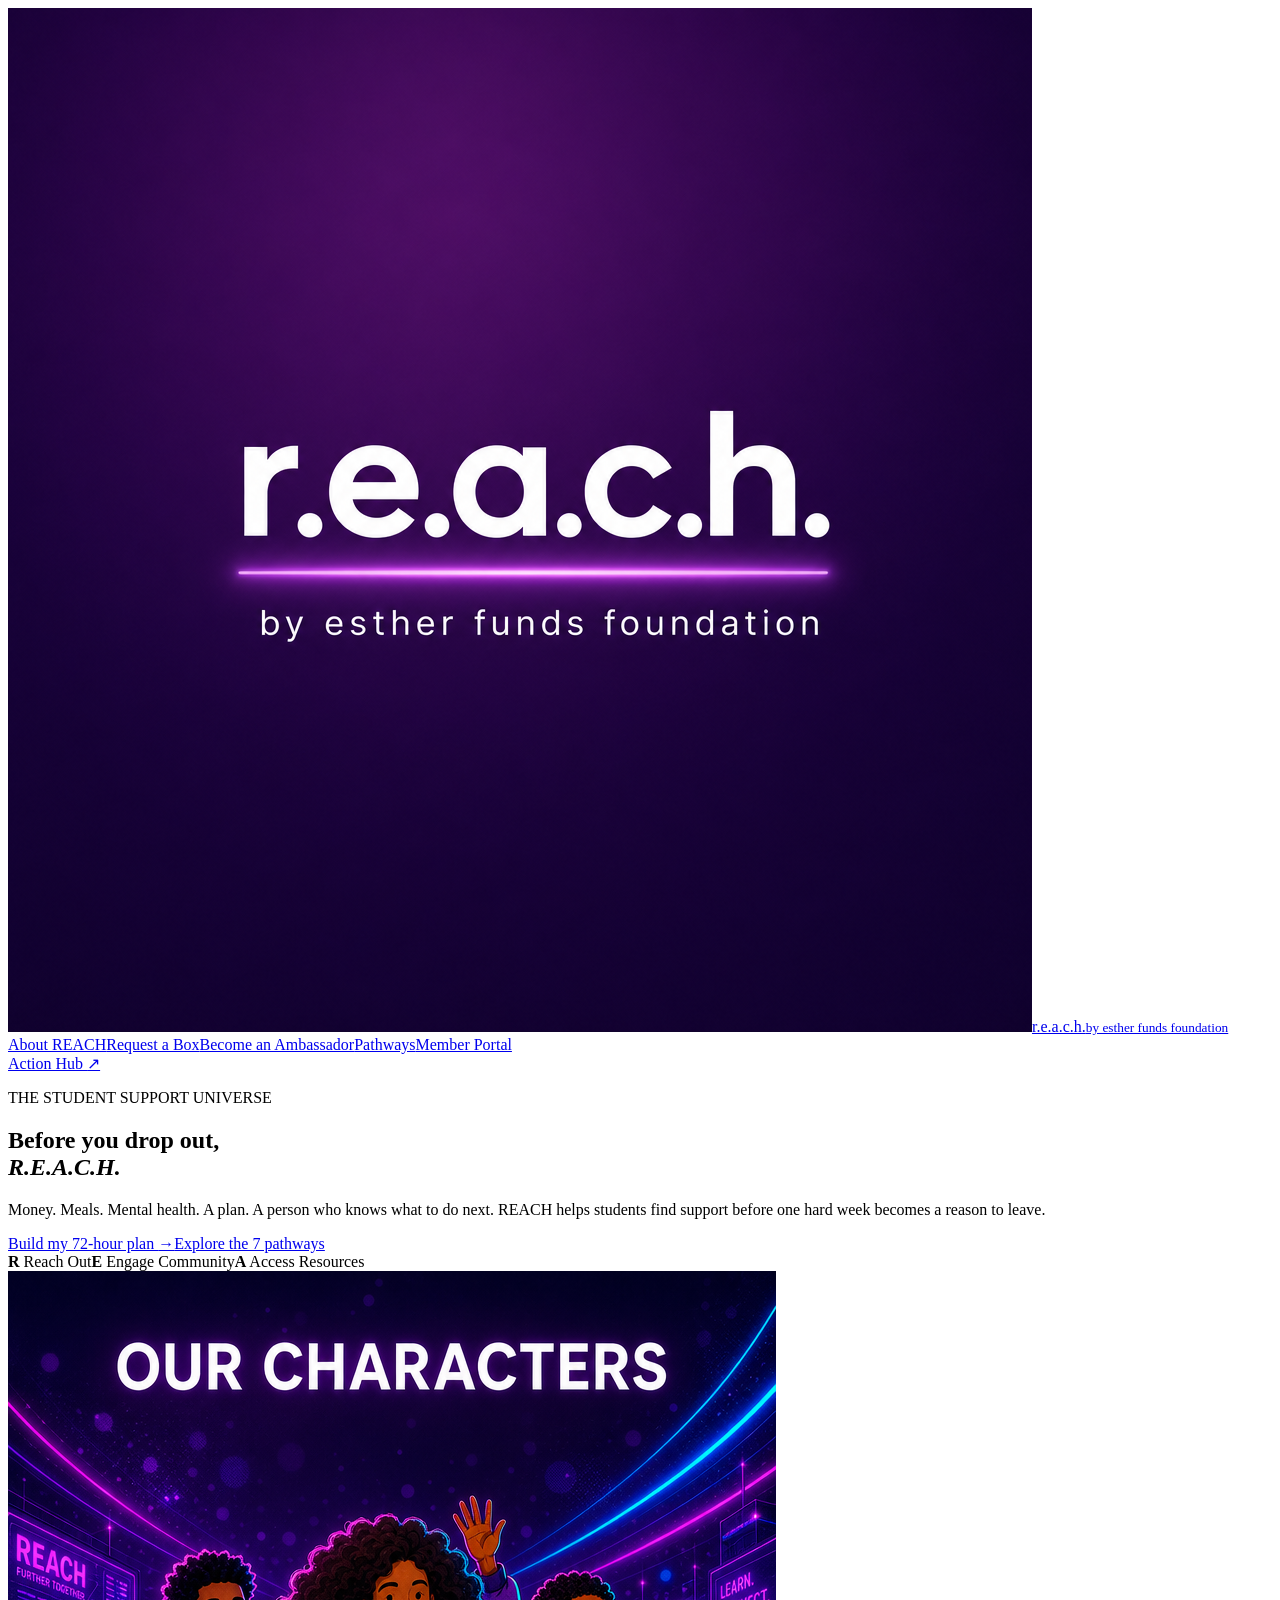
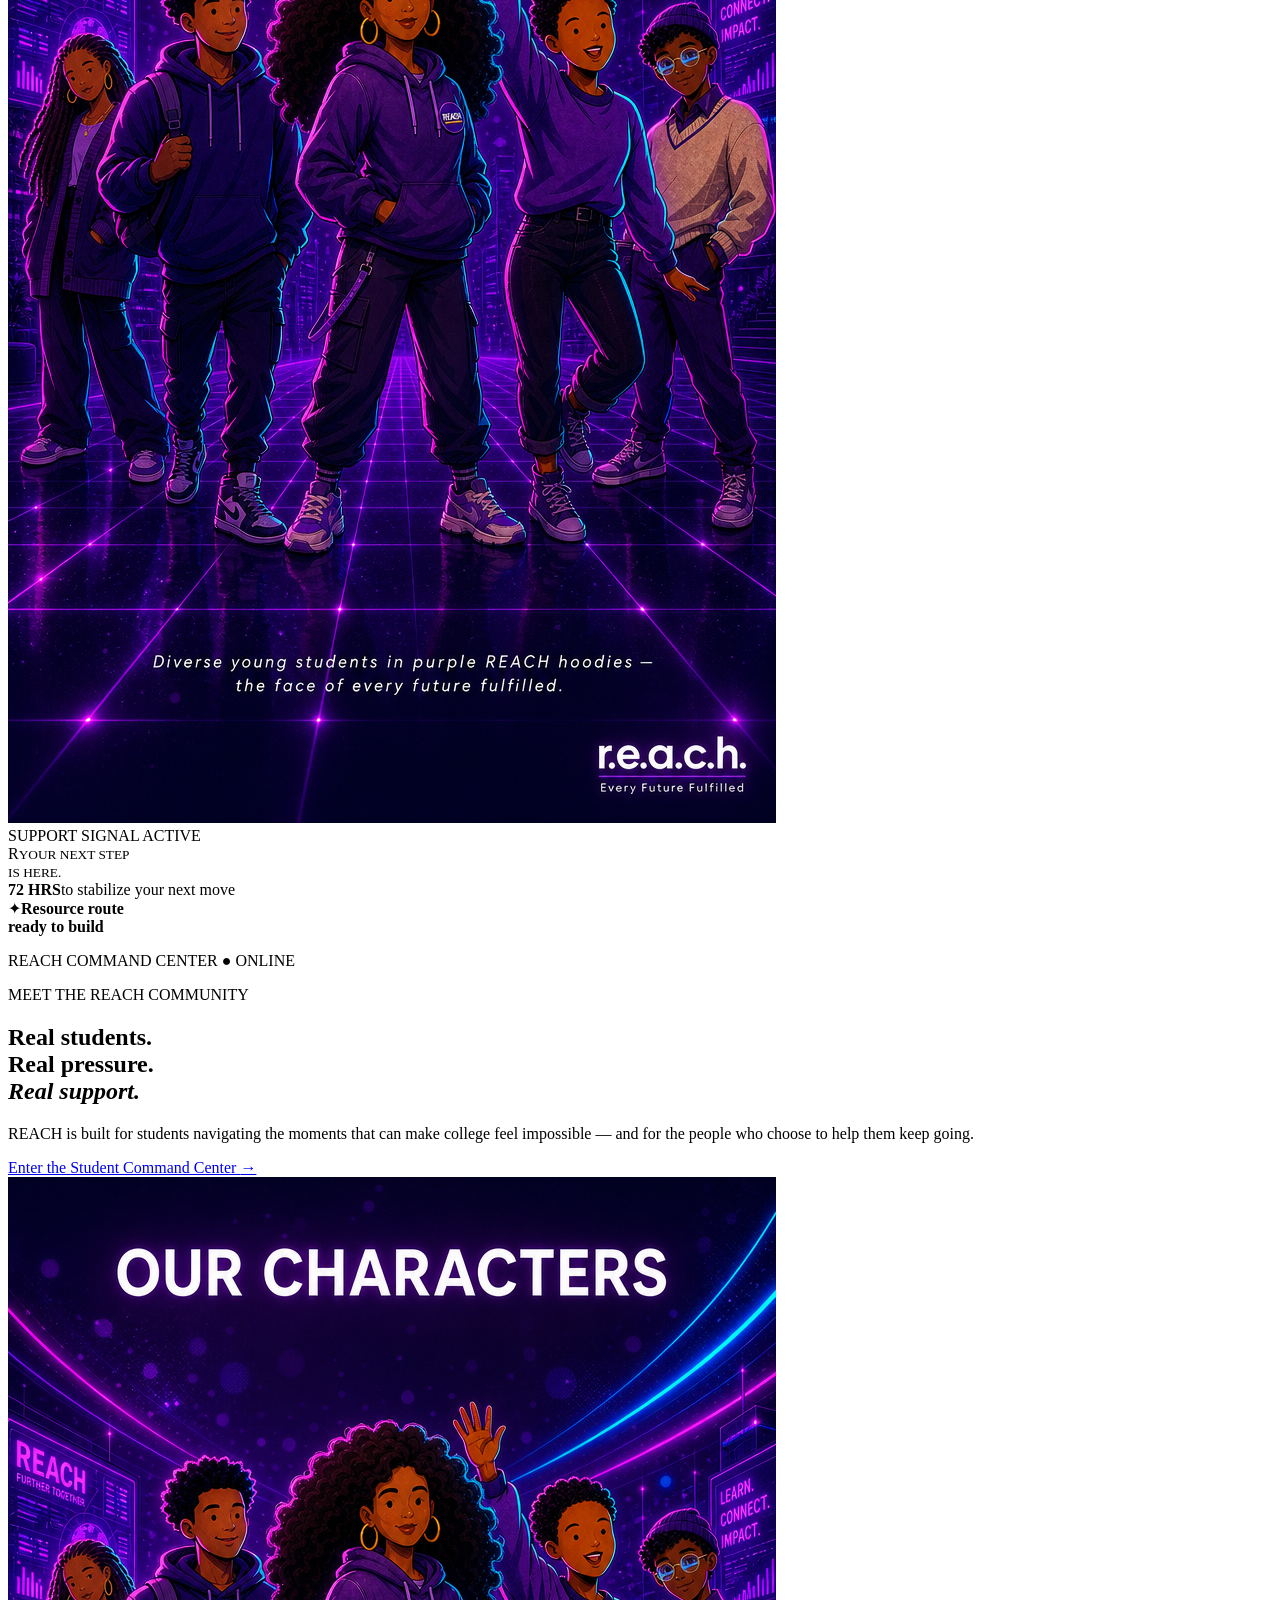
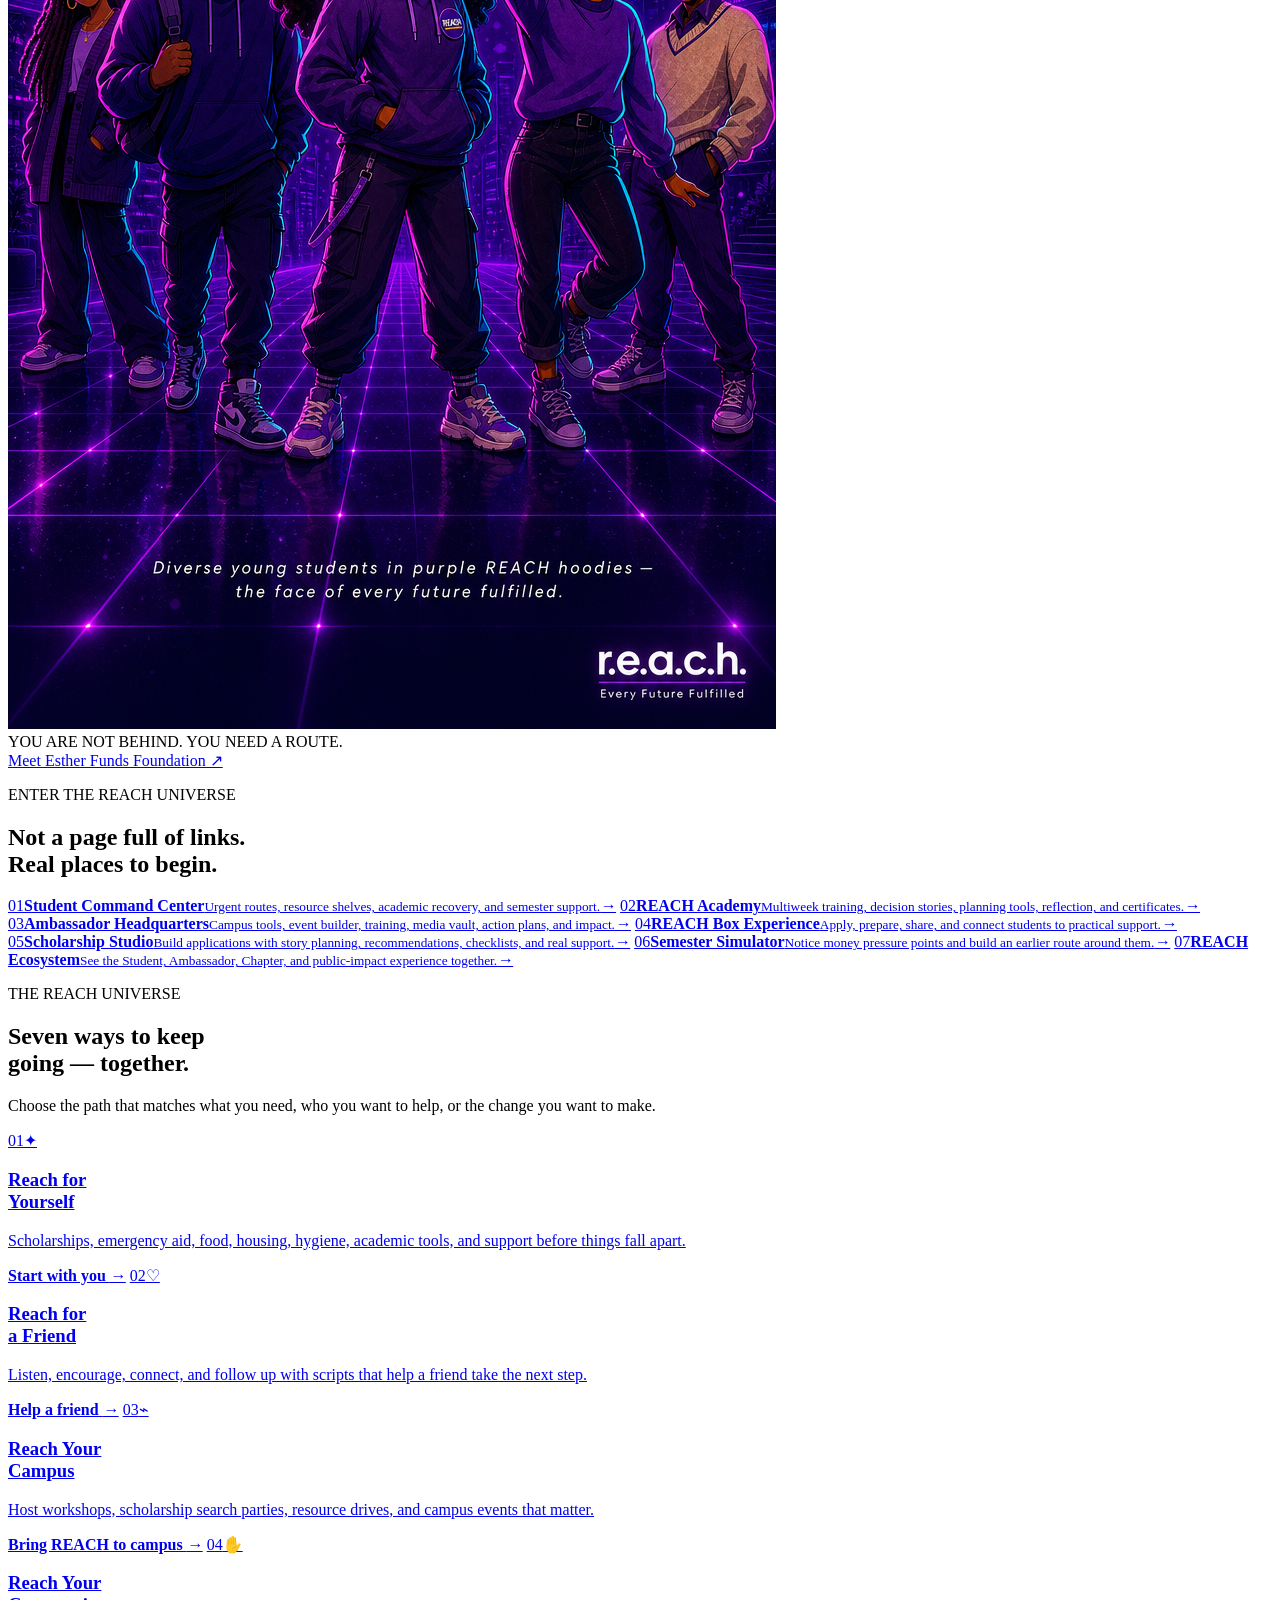
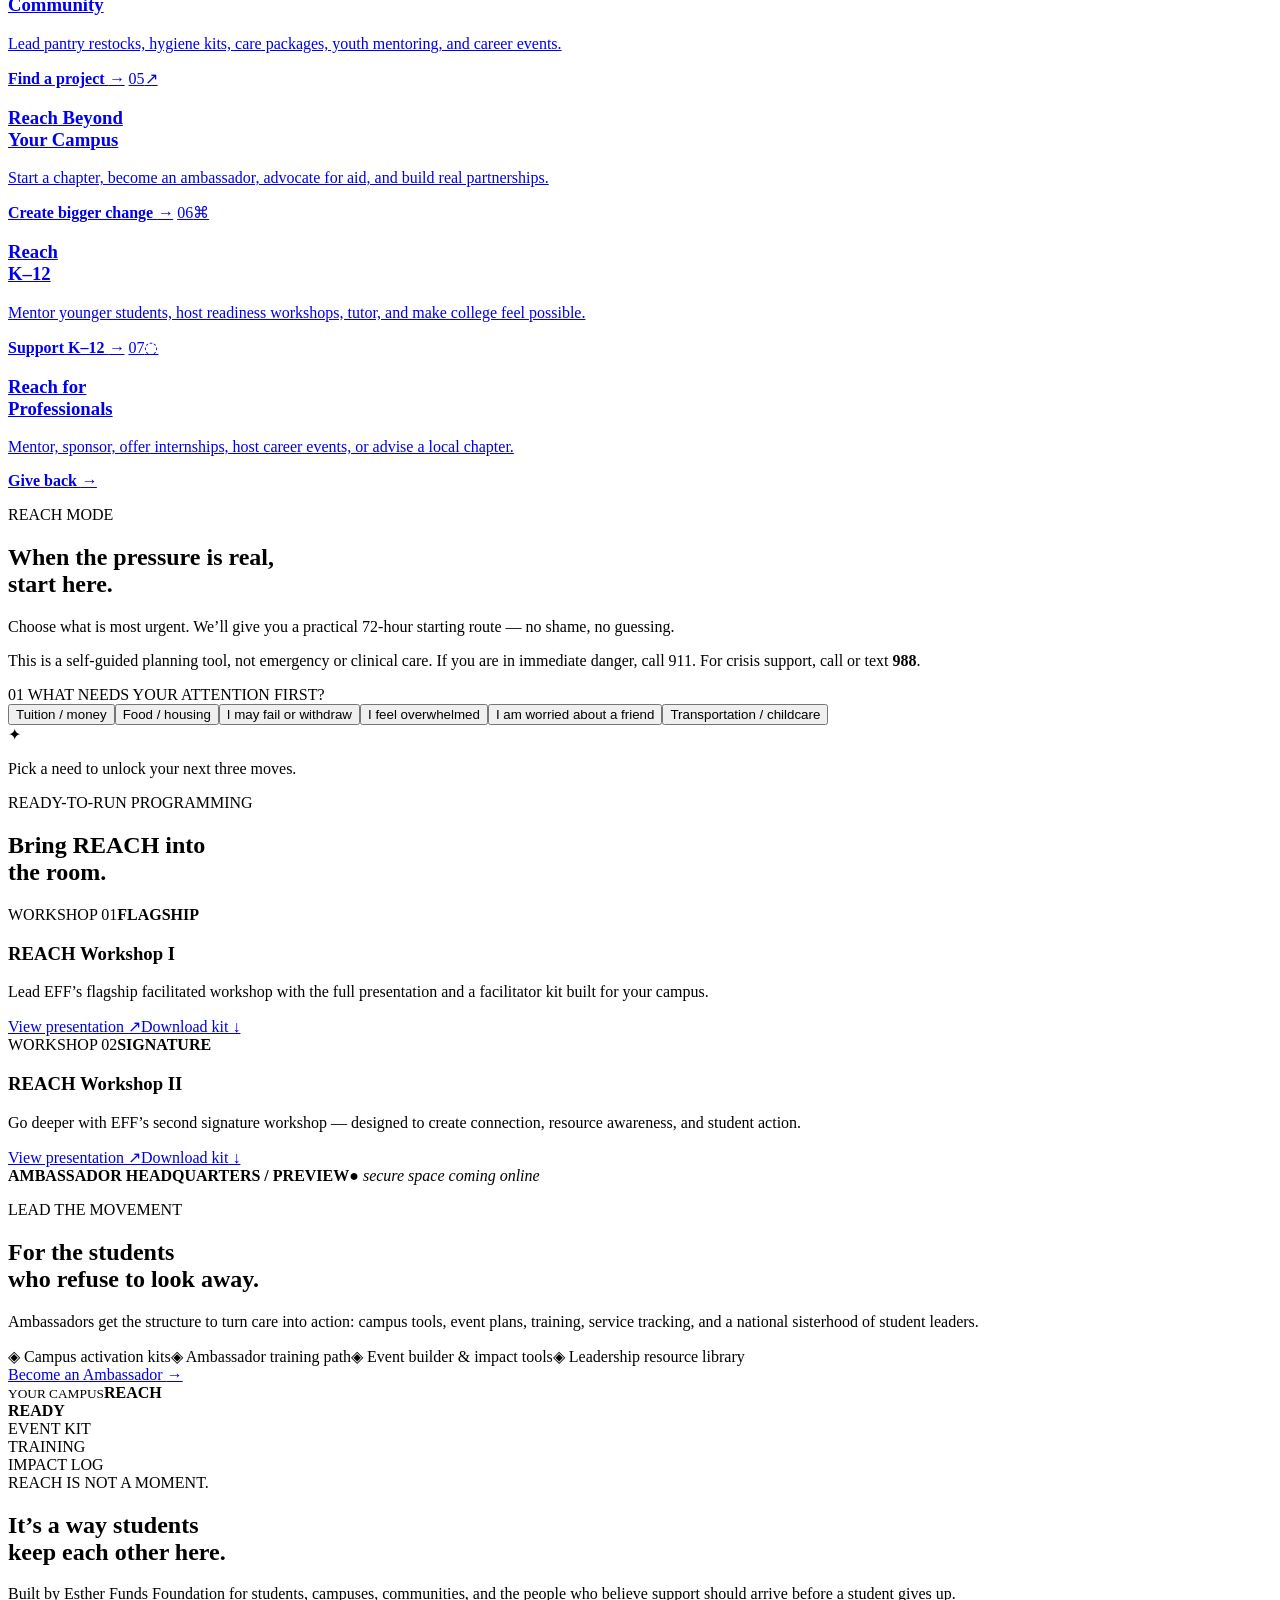
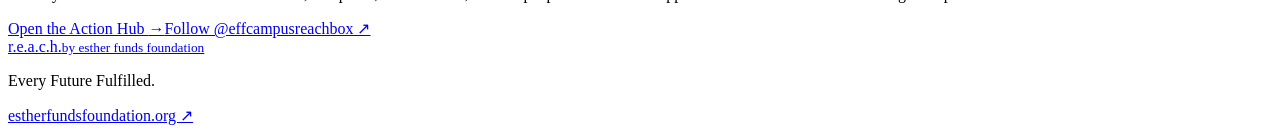
==== commit 8ec02663: "Add files via upload" ====
--- a/index.html
+++ b/index.html
@@ -1 +1,109 @@
-<!doctype html><html lang="en"><head><meta charset="utf-8"><meta name="viewport" content="width=device-width,initial-scale=1"><title>REACH Ecosystem</title><link rel="preconnect" href="https://fonts.googleapis.com"><link rel="preconnect" href="https://fonts.gstatic.com" crossorigin><link href="https://fonts.googleapis.com/css2?family=Poppins:wght@400;500;600;700;800;900&display=swap" rel="stylesheet"><link rel="stylesheet" href="universe.css"><link rel="stylesheet" href="universe-motion.css"></head><body><div class="u-wrap"><header class="u-nav"><a class="u-logo" href="index.html">r.e.a.c.h.<small>BY ESTHER FUNDS FOUNDATION</small></a><nav><a href="command-center.html">Command Center</a><a href="academy.html">Academy</a><a href="ambassador-hq.html">Ambassador HQ</a><a href="ecosystem.html">All Spaces</a></nav><a class="u-back" href="index.html">← Public Home</a></header><main><section class="u-hero"><div><span class="kicker">THE COMPLETE REACH UNIVERSE</span><h1>Three sides.<br>One movement.<br><em>Every future fulfilled.</em></h1><p>Students receive a route. Ambassadors turn care into action. The public sees what support makes possible.</p></div><div class="glass"><span class="pill">BUILDING IN PHASES</span><h3 style="font-size:26px;margin:15px 0">Beauty plus responsibility.</h3><p>Private profiles, student stories, photo uploads, direct messages, maps, impact counts, QR check-ins, and notifications must be connected to secure accounts, consent, staff permissions, and moderation before launch.</p></div></section><section class="section"><div class="grid grid-3"><article class="card"><span class="num">STUDENTS</span><h3>Survival Experience</h3><p>REACH Mode, 72-hour plan, Scholarship Studio, Semester Simulator, campus routes, Academy, and choose-the-story learning.</p><a href="command-center.html">Enter Student Command Center →</a><br><a href="scholarship-studio.html">Open Scholarship Studio →</a><br><a href="semester-simulator.html">Use Semester Simulator →</a></article><article class="card"><span class="num">AMBASSADORS</span><h3>Leadership Headquarters</h3><p>Certification, resource collections, Event Builder, campus action plans, impact reporting, future wall, media vault, and request center.</p><a href="ambassador-hq.html">Enter Headquarters →</a></article><article class="card"><span class="num">PUBLIC IMPACT</span><h3>Movement & Partnerships</h3><p>Campus stories, partner opportunities, REACH Box support, donors, and a future consent-based national impact map.</p><a href="https://estherfundsfoundation.org/" target="_blank">Meet Esther Funds Foundation ↗</a><br><a href="reach-boxes.html">Explore REACH Boxes →</a></article></div></section><section class="section"><span class="kicker">WHAT COMES NEXT, SAFELY</span><h2>Build the living platform.</h2><div class="grid grid-4"><article class="card"><h3>Secure accounts</h3><p>Separate student, ambassador, chapter executive, advisor, regional, and national access — with privacy settings.</p></article><article class="card"><h3>Moderated community</h3><p>Ambassador Wall, campus rooms, encouragement responses, staff approvals, reporting, and clear community boundaries.</p></article><article class="card"><h3>Media & consent</h3><p>Photo uploads only with consent status, private/internal options, review queue, and an organized Media Vault.</p></article><article class="card"><h3>Real impact tools</h3><p>Event check-in, verified service hours, student referrals, box tracking, reporting, and anonymous public impact moments.</p></article></div></section></main><footer class="footer"><span>REACH is a student-support movement.</span><a href="https://www.instagram.com/effcampusreachbox/" target="_blank">@effcampusreachbox ↗</a></footer></div><script src="universe-space.js"></script></body></html>
+<!doctype html>
+<html lang="en">
+<head>
+  <meta charset="utf-8">
+  <meta name="viewport" content="width=device-width,initial-scale=1">
+  <meta name="description" content="REACH by Esther Funds Foundation — support before students have to drop out.">
+  <title>REACH | Esther Funds Foundation</title>
+  <link rel="preconnect" href="https://fonts.googleapis.com">
+  <link rel="preconnect" href="https://fonts.gstatic.com" crossorigin>
+  <link href="https://fonts.googleapis.com/css2?family=Poppins:wght@400;500;600;700;800;900&display=swap" rel="stylesheet">
+  <link rel="stylesheet" href="styles.css">
+  <link rel="stylesheet" href="characters.css">
+  <link rel="stylesheet" href="showcase.css">
+  <link rel="stylesheet" href="universe-motion.css">
+</head>
+<body>
+  <div class="site-shell">
+    <div class="ambient ambient-one"></div><div class="ambient ambient-two"></div><div class="noise"></div>
+    <header class="topbar">
+      <a class="brand" href="#home" aria-label="REACH home"><img src="assets/reach-logo.png" alt="r.e.a.c.h. by Esther Funds Foundation" onerror="this.style.display='none'"><span class="wordmark">r.e.a.c.h.<small>by esther funds foundation</small></span></a>
+      <nav aria-label="Main navigation"><a href="program.html">About REACH</a><a href="reach-box-request.html">Request a Box</a><a href="ambassador-apply.html">Become an Ambassador</a><a href="#pathways">Pathways</a><a href="portal.html">Member Portal</a></nav>
+      <a class="nav-cta" href="https://estherfundsfoundation.org/reach-action-hub" target="_blank" rel="noopener">Action Hub <span>↗</span></a>
+    </header>
+
+    <main id="home">
+      <section class="hero section-wrap">
+        <div class="hero-copy">
+          <p class="eyebrow"><i></i> THE STUDENT SUPPORT UNIVERSE</p>
+          <h1>Before you drop out,<br><em>R.E.A.C.H.</em></h1>
+          <p class="hero-text">Money. Meals. Mental health. A plan. A person who knows what to do next. REACH helps students find support before one hard week becomes a reason to leave.</p>
+          <div class="hero-actions"><a class="button primary" href="#reach-mode">Build my 72-hour plan <b>→</b></a><a class="button ghost" href="#pathways">Explore the 7 pathways</a></div>
+          <div class="trust-row"><span><b>R</b> Reach Out</span><span><b>E</b> Engage Community</span><span><b>A</b> Access Resources</span></div>
+        </div>
+        <div class="hero-console" aria-label="REACH student characters and command center preview">
+          <img class="hero-characters" src="assets/reach-characters.png" alt="REACH student characters in purple hoodies">
+          <div class="console-glow"></div><div class="orbit orbit-a"></div><div class="orbit orbit-b"></div>
+          <div class="mini-card signal"><span class="dot"></span> SUPPORT SIGNAL ACTIVE</div>
+          <div class="core"><span>R</span><small>YOUR NEXT STEP<br>IS HERE.</small></div>
+          <div class="mini-card status"><b>72 HRS</b><span>to stabilize your next move</span></div>
+          <div class="mini-card route"><span>✦</span><b>Resource route<br>ready to build</b></div>
+          <p class="console-label">REACH COMMAND CENTER <i>●</i> ONLINE</p>
+        </div>
+      </section>
+
+      <section class="character-showcase section-wrap">
+        <div class="character-copy"><p class="eyebrow"><i></i> MEET THE REACH COMMUNITY</p><h2>Real students.<br>Real pressure.<br><em>Real support.</em></h2><p>REACH is built for students navigating the moments that can make college feel impossible — and for the people who choose to help them keep going.</p><a class="button primary" href="command-center.html">Enter the Student Command Center <b>→</b></a></div>
+        <img src="assets/reach-characters.png" alt="REACH student characters in purple hoodies" class="character-poster">
+      </section>
+
+      <section class="walking-lane section-wrap" aria-label="Individual REACH student characters walking through the universe"><div class="walker one"></div><div class="walker two"></div><div class="walker three"></div></section>
+
+      <section class="mission-bar"><div><span class="pulse-dot"></span> YOU ARE NOT BEHIND. YOU NEED A ROUTE.</div><a href="https://estherfundsfoundation.org/" target="_blank" rel="noopener">Meet Esther Funds Foundation ↗</a></section>
+
+      <section class="inside-doors section-wrap">
+        <p class="eyebrow"><i></i> ENTER THE REACH UNIVERSE</p><h2>Not a page full of links.<br>Real places to begin.</h2>
+        <div class="door-grid">
+          <a href="command-center.html"><span>01</span><b>Student Command Center</b><small>Urgent routes, resource shelves, academic recovery, and semester support.</small><i>→</i></a>
+          <a href="academy.html"><span>02</span><b>REACH Academy</b><small>Multiweek training, decision stories, planning tools, reflection, and certificates.</small><i>→</i></a>
+          <a href="ambassador-hq.html"><span>03</span><b>Ambassador Headquarters</b><small>Campus tools, event builder, training, media vault, action plans, and impact.</small><i>→</i></a>
+          <a href="reach-boxes.html"><span>04</span><b>REACH Box Experience</b><small>Apply, prepare, share, and connect students to practical support.</small><i>→</i></a>
+          <a href="scholarship-studio.html"><span>05</span><b>Scholarship Studio</b><small>Build applications with story planning, recommendations, checklists, and real support.</small><i>→</i></a>
+          <a href="semester-simulator.html"><span>06</span><b>Semester Simulator</b><small>Notice money pressure points and build an earlier route around them.</small><i>→</i></a>
+          <a href="ecosystem.html"><span>07</span><b>REACH Ecosystem</b><small>See the Student, Ambassador, Chapter, and public-impact experience together.</small><i>→</i></a>
+        </div>
+      </section>
+
+      <section id="pathways" class="section-wrap pathways">
+        <div class="section-heading"><p class="eyebrow"><i></i> THE REACH UNIVERSE</p><h2>Seven ways to keep<br>going — together.</h2><p>Choose the path that matches what you need, who you want to help, or the change you want to make.</p></div>
+        <div class="path-grid">
+          <a class="path-card featured" href="https://estherfundsfoundation.org/reach-yourself" target="_blank" rel="noopener"><span class="path-num">01</span><span class="path-icon">✦</span><h3>Reach for<br>Yourself</h3><p>Scholarships, emergency aid, food, housing, hygiene, academic tools, and support before things fall apart.</p><b>Start with you <i>→</i></b></a>
+          <a class="path-card" href="https://estherfundsfoundation.org/reach-a-friend" target="_blank" rel="noopener"><span class="path-num">02</span><span class="path-icon">♡</span><h3>Reach for<br>a Friend</h3><p>Listen, encourage, connect, and follow up with scripts that help a friend take the next step.</p><b>Help a friend <i>→</i></b></a>
+          <a class="path-card" href="https://estherfundsfoundation.org/reach-your-campus-1" target="_blank" rel="noopener"><span class="path-num">03</span><span class="path-icon">⌁</span><h3>Reach Your<br>Campus</h3><p>Host workshops, scholarship search parties, resource drives, and campus events that matter.</p><b>Bring REACH to campus <i>→</i></b></a>
+          <a class="path-card" href="https://estherfundsfoundation.org/reach-your-community" target="_blank" rel="noopener"><span class="path-num">04</span><span class="path-icon">✋</span><h3>Reach Your<br>Community</h3><p>Lead pantry restocks, hygiene kits, care packages, youth mentoring, and career events.</p><b>Find a project <i>→</i></b></a>
+          <a class="path-card" href="https://estherfundsfoundation.org/beyond-your-campus" target="_blank" rel="noopener"><span class="path-num">05</span><span class="path-icon">↗</span><h3>Reach Beyond<br>Your Campus</h3><p>Start a chapter, become an ambassador, advocate for aid, and build real partnerships.</p><b>Create bigger change <i>→</i></b></a>
+          <a class="path-card" href="https://estherfundsfoundation.org/reach-k-12" target="_blank" rel="noopener"><span class="path-num">06</span><span class="path-icon">⌘</span><h3>Reach<br>K–12</h3><p>Mentor younger students, host readiness workshops, tutor, and make college feel possible.</p><b>Support K–12 <i>→</i></b></a>
+          <a class="path-card" href="https://estherfundsfoundation.org/reach-for-professionals" target="_blank" rel="noopener"><span class="path-num">07</span><span class="path-icon">◌</span><h3>Reach for<br>Professionals</h3><p>Mentor, sponsor, offer internships, host career events, or advise a local chapter.</p><b>Give back <i>→</i></b></a>
+        </div>
+      </section>
+
+      <section id="reach-mode" class="reach-mode section-wrap">
+        <div class="mode-copy"><p class="eyebrow"><i></i> REACH MODE</p><h2>When the pressure is real,<br>start here.</h2><p>Choose what is most urgent. We’ll give you a practical 72-hour starting route — no shame, no guessing.</p><p class="micro">This is a self-guided planning tool, not emergency or clinical care. If you are in immediate danger, call 911. For crisis support, call or text <strong>988</strong>.</p></div>
+        <div class="mode-panel">
+          <div class="step-label"><span>01</span> WHAT NEEDS YOUR ATTENTION FIRST?</div>
+          <div class="need-options" role="group" aria-label="Choose a need">
+            <button data-need="money">Tuition / money</button><button data-need="food">Food / housing</button><button data-need="school">I may fail or withdraw</button><button data-need="mind">I feel overwhelmed</button><button data-need="friend">I am worried about a friend</button><button data-need="ride">Transportation / childcare</button>
+          </div>
+          <div id="plan-output" class="plan-output" aria-live="polite"><div class="plan-empty"><span>✦</span><p>Pick a need to unlock your next three moves.</p></div></div>
+        </div>
+      </section>
+
+      <section id="workshops" class="section-wrap workshop-area">
+        <div class="section-heading compact"><p class="eyebrow"><i></i> READY-TO-RUN PROGRAMMING</p><h2>Bring REACH into<br>the room.</h2></div>
+        <div class="workshop-grid">
+          <article class="workshop-card"><div class="workshop-top"><span>WORKSHOP 01</span><b>FLAGSHIP</b></div><h3>REACH Workshop I</h3><p>Lead EFF’s flagship facilitated workshop with the full presentation and a facilitator kit built for your campus.</p><div class="workshop-actions"><a href="https://www.canva.com/design/DAHL1vZJQFY/EwLN-e-IT8q2vbgvTij9bg/view" target="_blank" rel="noopener">View presentation ↗</a><a href="https://drive.google.com/file/d/1d5SA4e7koSU-ONuviFrA6Fl1LEXknXix/view" target="_blank" rel="noopener">Download kit ↓</a></div></article>
+          <article class="workshop-card second"><div class="workshop-top"><span>WORKSHOP 02</span><b>SIGNATURE</b></div><h3>REACH Workshop II</h3><p>Go deeper with EFF’s second signature workshop — designed to create connection, resource awareness, and student action.</p><div class="workshop-actions"><a href="https://www.canva.com/design/DAHMMGLic4E/AXSegXsNVhrbhjY5zPU8wA/view" target="_blank" rel="noopener">View presentation ↗</a><a href="https://drive.google.com/file/d/1vP8Nv256d9FRCVsiH3GyKygHbP8rfS6t/view" target="_blank" rel="noopener">Download kit ↓</a></div></article>
+        </div>
+      </section>
+
+      <section id="ambassadors" class="ambassador section-wrap">
+        <div class="ambassador-window"><div class="window-top"><span></span><span></span><span></span><b>AMBASSADOR HEADQUARTERS / PREVIEW</b><i>● secure space coming online</i></div><div class="ambassador-body"><div><p class="eyebrow"><i></i> LEAD THE MOVEMENT</p><h2>For the students<br>who refuse to look away.</h2><p>Ambassadors get the structure to turn care into action: campus tools, event plans, training, service tracking, and a national sisterhood of student leaders.</p><div class="hq-list"><span>◈ Campus activation kits</span><span>◈ Ambassador training path</span><span>◈ Event builder & impact tools</span><span>◈ Leadership resource library</span></div><a class="button primary" href="https://estherfundsfoundation.org/beyond-your-campus" target="_blank" rel="noopener">Become an Ambassador <b>→</b></a></div><div class="hq-visual"><div class="hq-orbit"></div><div class="hq-center"><small>YOUR CAMPUS</small><b>REACH<br>READY</b></div><div class="hq-chip chip-one">EVENT KIT</div><div class="hq-chip chip-two">TRAINING</div><div class="hq-chip chip-three">IMPACT LOG</div></div></div></div>
+      </section>
+
+      <section class="section-wrap reachtape"><div class="tape-panel"><span class="tape-label">REACH IS NOT A MOMENT.</span><h2>It’s a way students<br>keep each other here.</h2><p>Built by Esther Funds Foundation for students, campuses, communities, and the people who believe support should arrive before a student gives up.</p><div class="tape-actions"><a class="button primary" href="https://estherfundsfoundation.org/reach-action-hub" target="_blank" rel="noopener">Open the Action Hub <b>→</b></a><a class="button ghost" href="https://www.instagram.com/effcampusreachbox/" target="_blank" rel="noopener">Follow @effcampusreachbox ↗</a></div></div></section>
+    </main>
+    <footer><a class="brand footer-brand" href="#home"><span class="wordmark">r.e.a.c.h.<small>by esther funds foundation</small></span></a><p>Every Future Fulfilled.</p><a href="https://estherfundsfoundation.org/" target="_blank" rel="noopener">estherfundsfoundation.org ↗</a></footer>
+  </div>
+  <script src="universe-space.js"></script><script src="app.js"></script>
+</body>
+</html>
--- a/styles.css
+++ b/styles.css
@@ -0,0 +1,3 @@
+const outlineBtn=document.getElementById('buildOutline');if(outlineBtn){outlineBtn.onclick=()=>{const a=document.getElementById('storyNotes').value.trim(),b=document.getElementById('storyAction').value.trim(),c=document.getElementById('storyFuture').value.trim();document.getElementById('outlineResult').innerHTML=`<h3>A truthful scholarship outline</h3><ol><li><b>Opening moment:</b> ${a||'Name a real moment, challenge, or reason this goal matters.'}</li><li><b>Your response:</b> ${b||'Explain what you did, learned, or changed.'}</li><li><b>Looking forward:</b> ${c||'Connect this scholarship to the future you are building.'}</li></ol><p class="muted">Revise this in your own voice. It is a starting structure, not a finished essay.</p>`}}
+document.querySelectorAll('.copy-template').forEach(b=>b.onclick=()=>{const t='Hi [Name], I am applying for [scholarship] because [brief reason]. Would you feel comfortable writing a recommendation for me by [deadline]? I can send my resume, draft, and details to make this easy. Thank you for considering it.';navigator.clipboard.writeText(t);b.textContent='Copied ✓'});
+const calc=document.getElementById('calculateBudget');if(calc){calc.onclick=()=>{const n=id=>Number(document.getElementById(id).value)||0;const available=n('income'),cost=n('tuition')+n('needs')+n('other'),gap=available-cost;const out=document.getElementById('budgetResult');out.innerHTML=gap>=0?`<h3>Your estimate leaves about $${gap.toLocaleString()} this month.</h3><p>That can still change. Save some room for unexpected costs and check real school deadlines early.</p><a class="text-link" href="scholarship-studio.html">Keep building your scholarship route →</a>`:`<h3>Your estimate shows a possible $${Math.abs(gap).toLocaleString()} gap.</h3><p>This is not a reason to give up. It is a signal to contact financial aid or student support early, look at emergency options, and build a 72-hour route.</p><a class="text-link" href="command-center.html">Build my 72-hour plan →</a>`}}
--- a/characters.css
+++ b/characters.css
@@ -0,0 +1 @@
+const cfg=window.REACH_SUPABASE_URL&&window.REACH_SUPABASE_PUBLISHABLE_KEY;const appSb=cfg?window.supabase.createClient(window.REACH_SUPABASE_URL,window.REACH_SUPABASE_PUBLISHABLE_KEY):null;const $=id=>document.getElementById(id);const status=(id,t,b=false)=>{const e=$(id);if(e){e.textContent=t;e.classList.toggle('bad',b)}};async function getUser(){if(!appSb)return null;const{data:{session}}=await appSb.auth.getSession();return session?.user||null}async function box(){const user=await getUser();if(!user)return status('boxStatusMessage','Please create or log in to your REACH member account first.',true);const school=$('boxSchool').value.trim();if(!school)return status('boxStatusMessage','Please add your college or university.',true);const needs=[...document.querySelectorAll('input[name="need"]:checked')].map(x=>x.value);const{error}=await appSb.from('reach_box_requests').insert({requester_id:user.id,school,state:$('boxState').value,student_status:$('boxStatus').value,needs,note:$('boxNote').value});status('boxStatusMessage',error?error.message:'Your request was submitted. EFF will review it during the program window.',!!error)}async function ambassador(){const user=await getUser();if(!user)return status('ambStatusMessage','Please create or log in to your REACH member account first.',true);const school=$('ambSchool').value.trim(),why=$('ambWhy').value.trim();if(!school||!why)return status('ambStatusMessage','Please complete your school and why you want to serve.',true);const{error}=await appSb.from('reach_ambassador_applications').insert({applicant_id:user.id,school,state:$('ambState').value,graduation_year:$('ambYear').value,why_reach:why,availability:$('ambAvailability').value});status('ambStatusMessage',error?error.message:'Your Ambassador interest form was submitted. Watch your email for next steps.',!!error)}$('submitBoxRequest')?.addEventListener('click',box);$('submitAmbassador')?.addEventListener('click',ambassador);
--- a/showcase.css
+++ b/showcase.css
@@ -0,0 +1 @@
+<!doctype html><html lang="en"><head><meta charset="utf-8"><meta name="viewport" content="width=device-width,initial-scale=1"><title>Semester Simulator | REACH</title><link rel="preconnect" href="https://fonts.googleapis.com"><link rel="preconnect" href="https://fonts.gstatic.com" crossorigin><link href="https://fonts.googleapis.com/css2?family=Poppins:wght@400;500;600;700;800;900&display=swap" rel="stylesheet"><link rel="stylesheet" href="universe.css"><link rel="stylesheet" href="universe-motion.css"></head><body><div class="u-wrap"><header class="u-nav"><a class="u-logo" href="index.html">r.e.a.c.h.<small>BY ESTHER FUNDS FOUNDATION</small></a><nav><a href="command-center.html">Command Center</a><a href="academy.html">Academy</a><a href="ambassador-hq.html">Ambassador HQ</a><a href="ecosystem.html">All Spaces</a></nav><a class="u-back" href="index.html">← Public Home</a></header><main><section class="u-hero"><div><span class="kicker">REACH SEMESTER SIMULATOR</span><h1>See pressure points<br>before they become an <em>emergency.</em></h1><p>Use simple numbers to notice a possible money gap. This is a planning estimate — not financial advice or an official school bill.</p></div><div class="glass"><span class="pill">PLAN AHEAD</span><h3 style="font-size:26px;margin:15px 0">A plan can change.</h3><p>When a gap shows up, it is a signal to ask for help early — not proof you should leave school.</p></div></section><section class="section two"><div class="card"><span class="kicker">ENTER MONTHLY ESTIMATES</span><h3>Use whole numbers only.</h3><p><label>Money available this month <input id="income" type="number" placeholder="1200"></label></p><p><label>Tuition / school payment <input id="tuition" type="number" placeholder="400"></label></p><p><label>Housing + food <input id="needs" type="number" placeholder="600"></label></p><p><label>Transportation + childcare + books <input id="other" type="number" placeholder="180"></label></p><button class="action" id="calculateBudget">See my pressure point</button></div><div id="budgetResult" class="result"><h3>Your semester snapshot will appear here.</h3><p>Enter estimates, then we’ll help you choose a practical next move.</p></div></section><section class="section grid grid-3"><article class="card"><h3>Financial aid meeting prep</h3><p>Bring your balance, aid status, deadlines, and any changed circumstances. Ask what options exist now.</p><a href="command-center.html">Build a 72-hour route →</a></article><article class="card"><h3>Academic time map</h3><p>Too many work hours, long commutes, and no study blocks create predictable pressure. Notice the pattern early.</p><a href="academy.html#recovery">Academic Recovery →</a></article><article class="card"><h3>Emergency resource route</h3><p>Food, housing, childcare, and transport barriers deserve support — they are not personal failures.</p><a href="https://estherfundsfoundation.org/reach-yourself" target="_blank">Find resources ↗</a></article></section></main><footer class="footer"><span>Semester Simulator / REACH.</span><a href="index.html">Back to REACH home →</a></footer></div><script src="universe.js"></script><script src="studio.js"></script><script src="universe-space.js"></script></body></html>
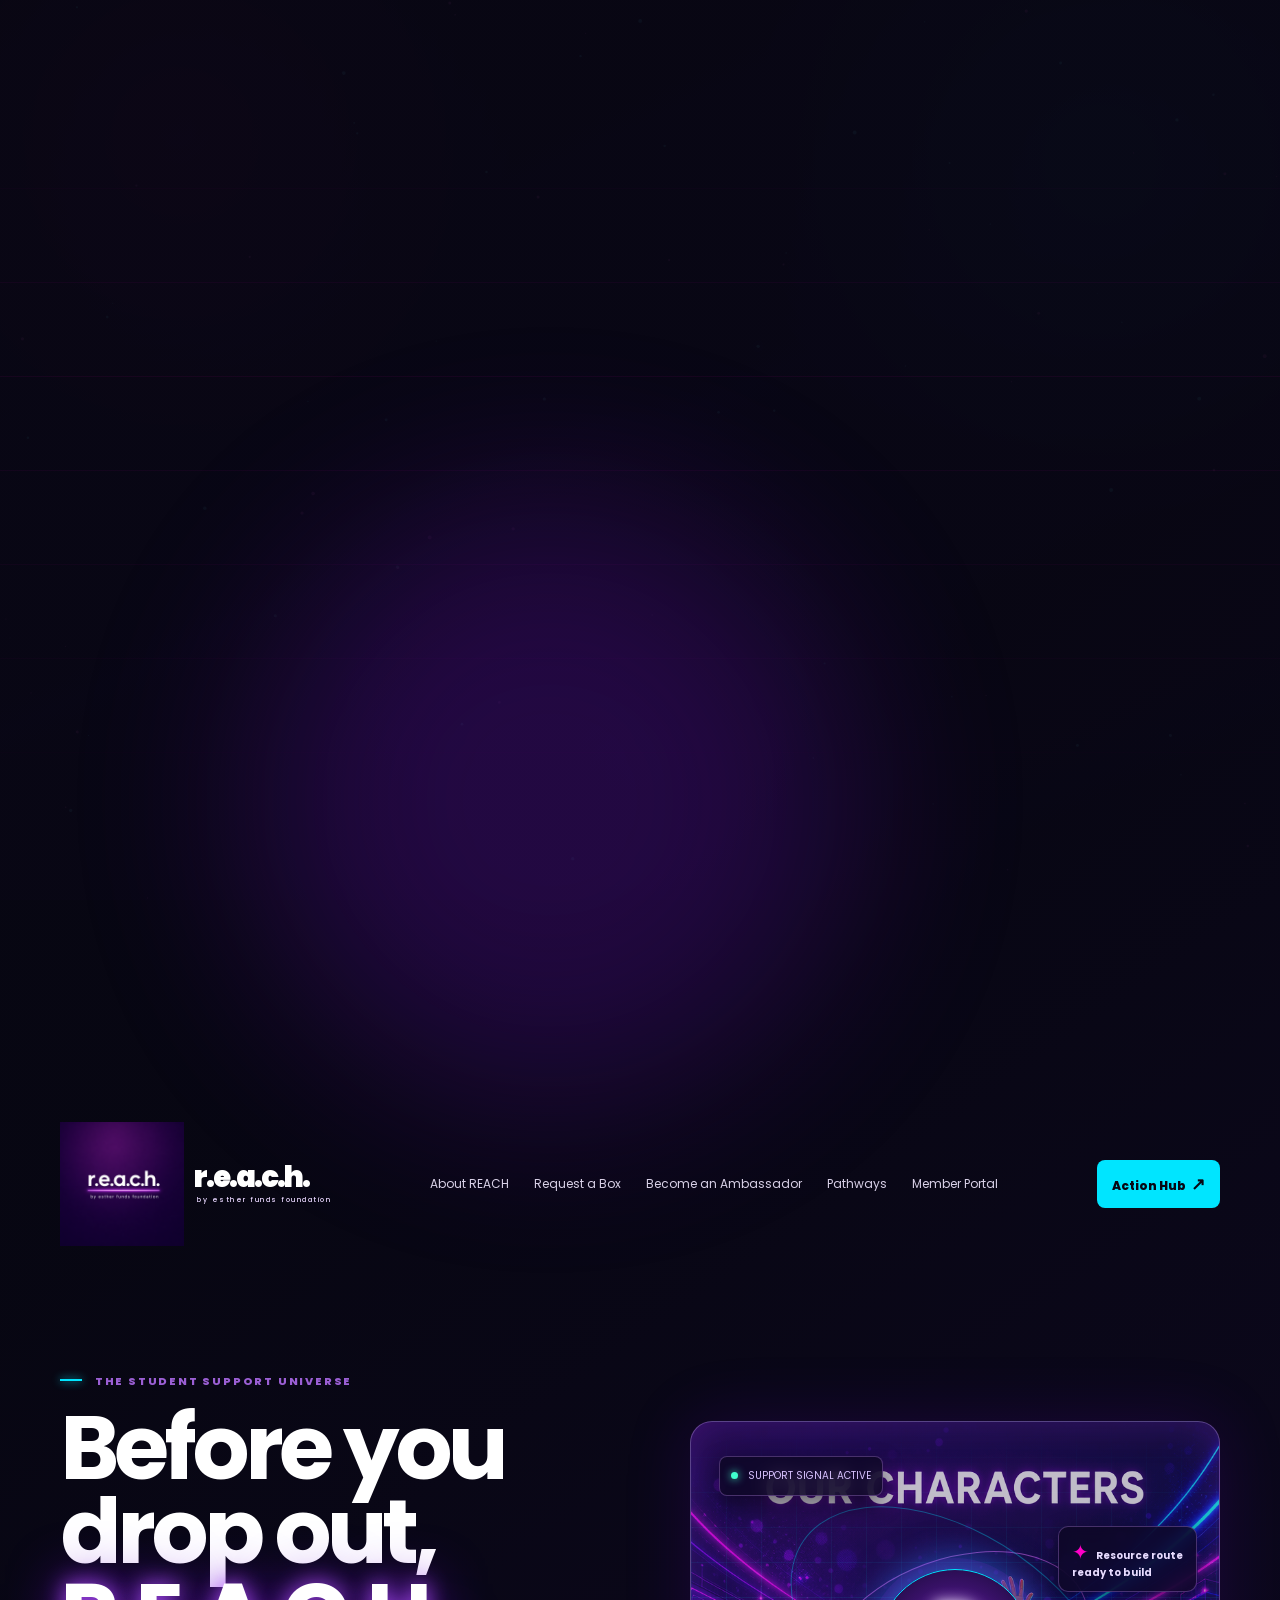
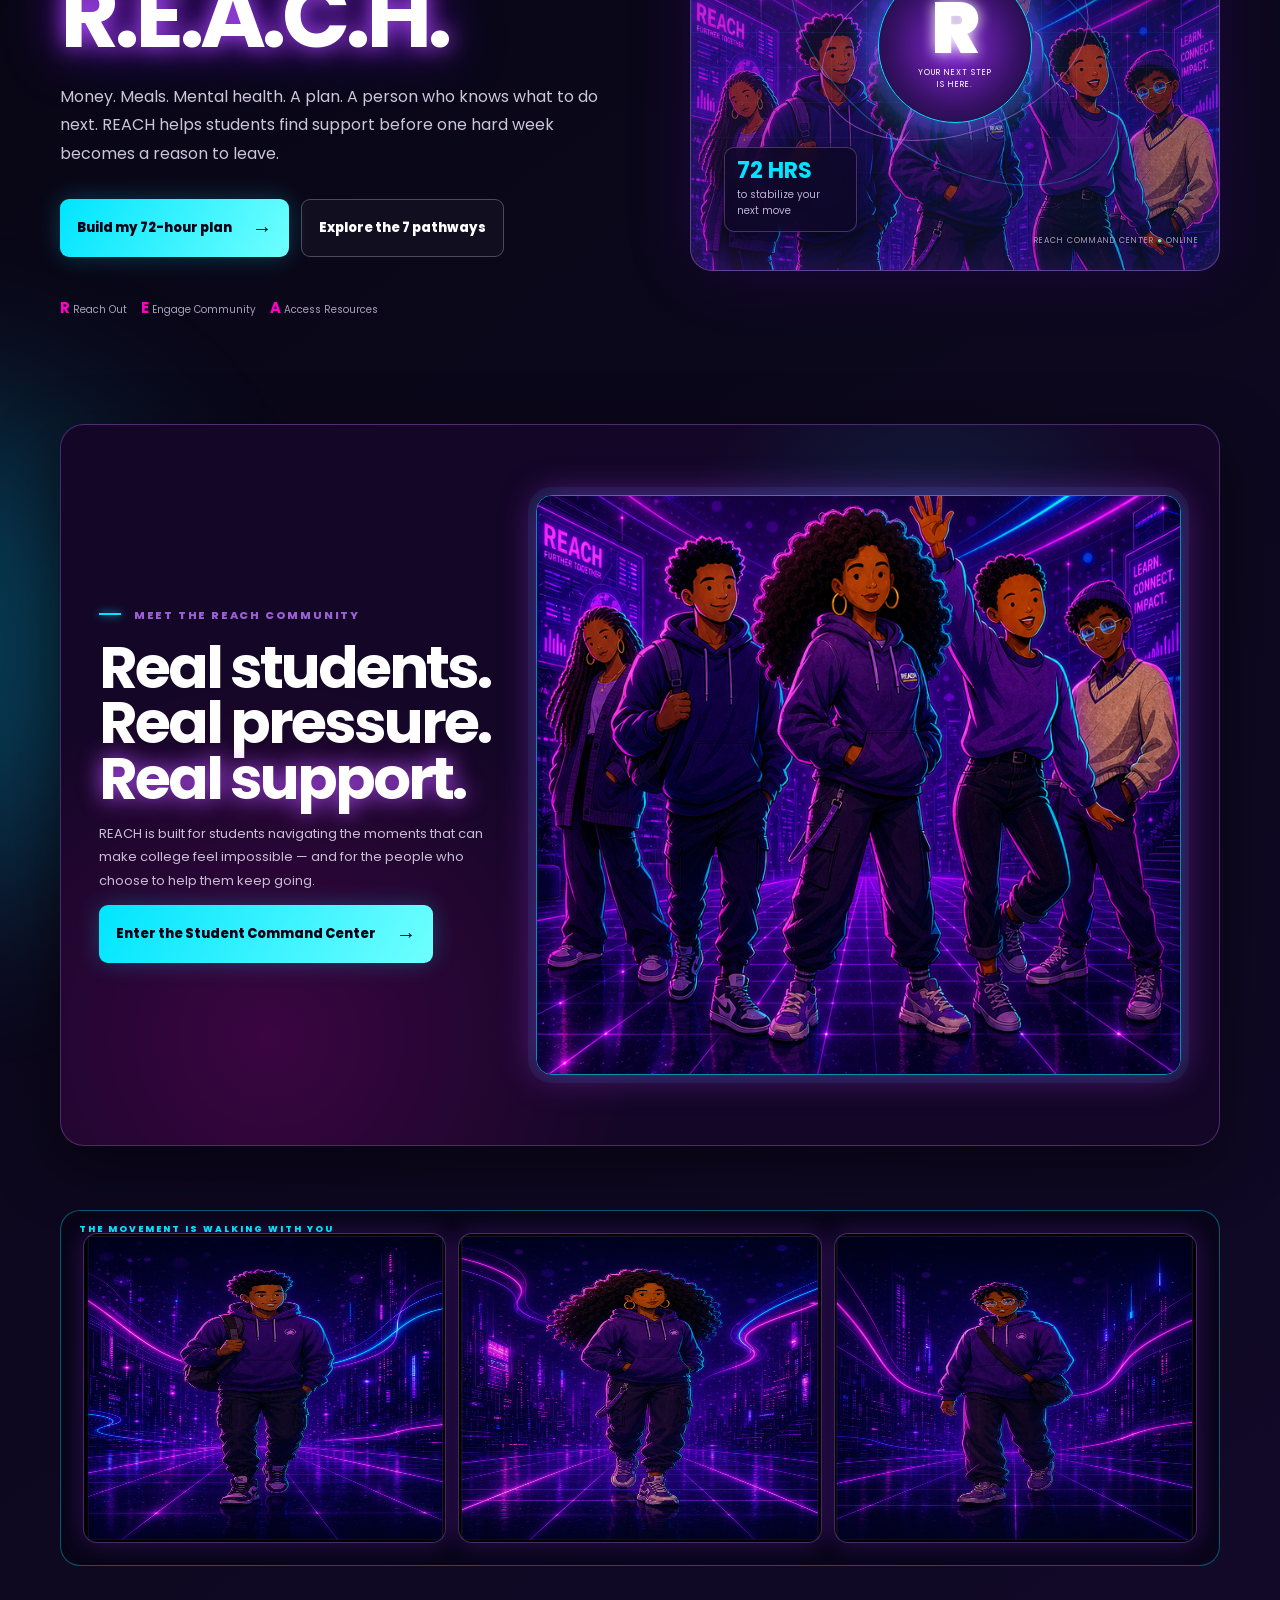
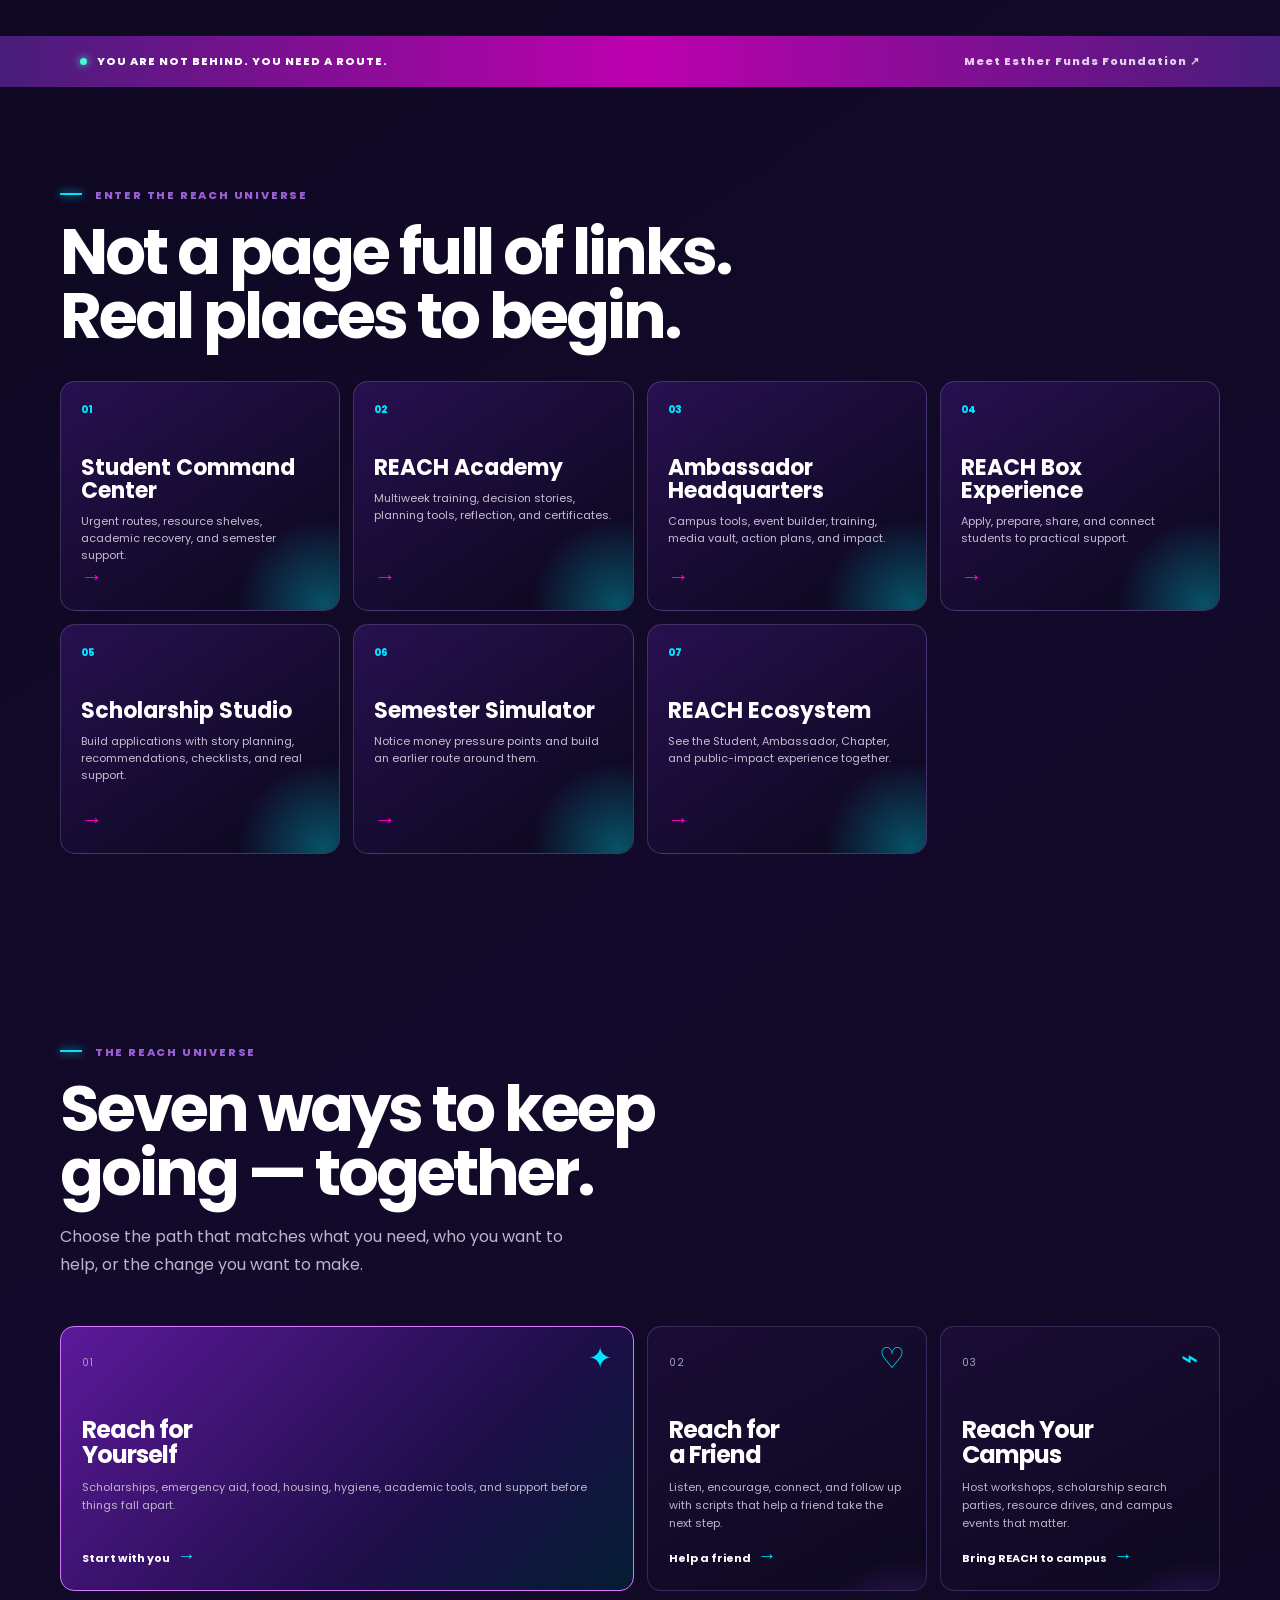
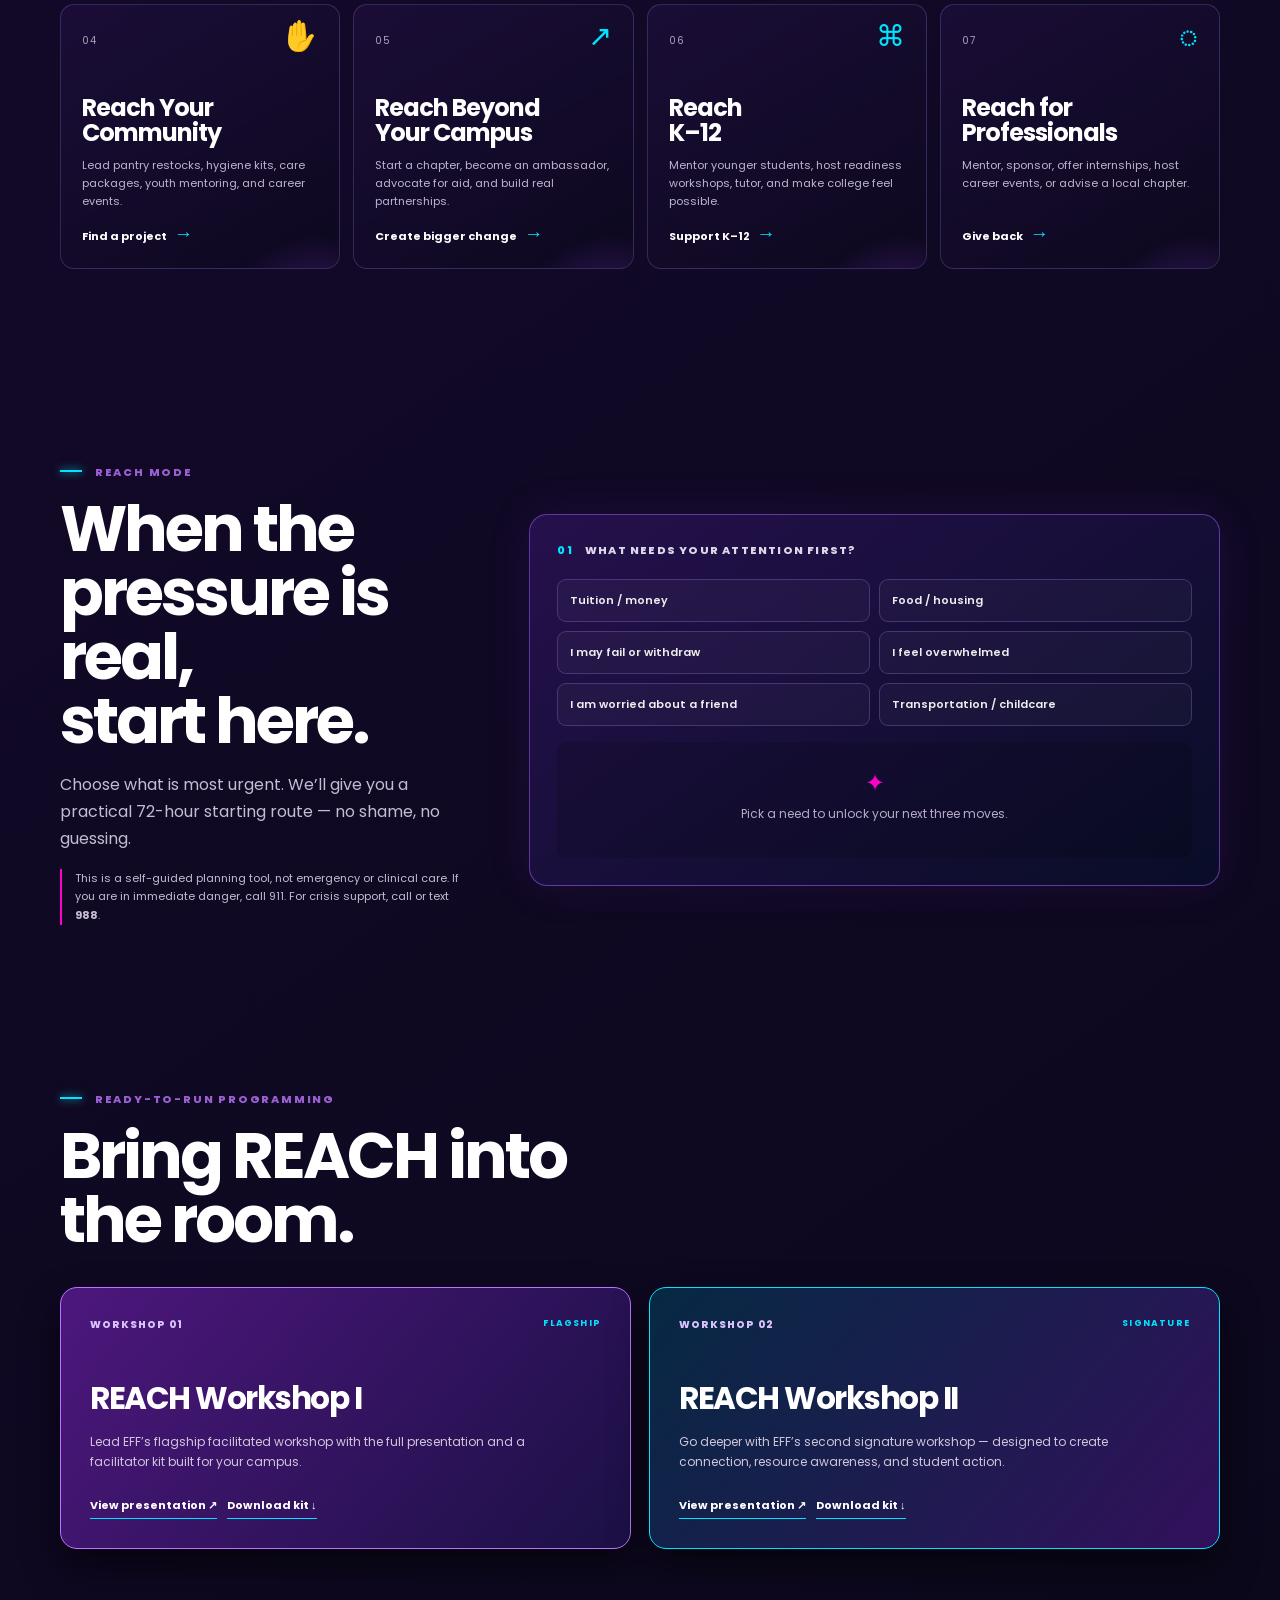
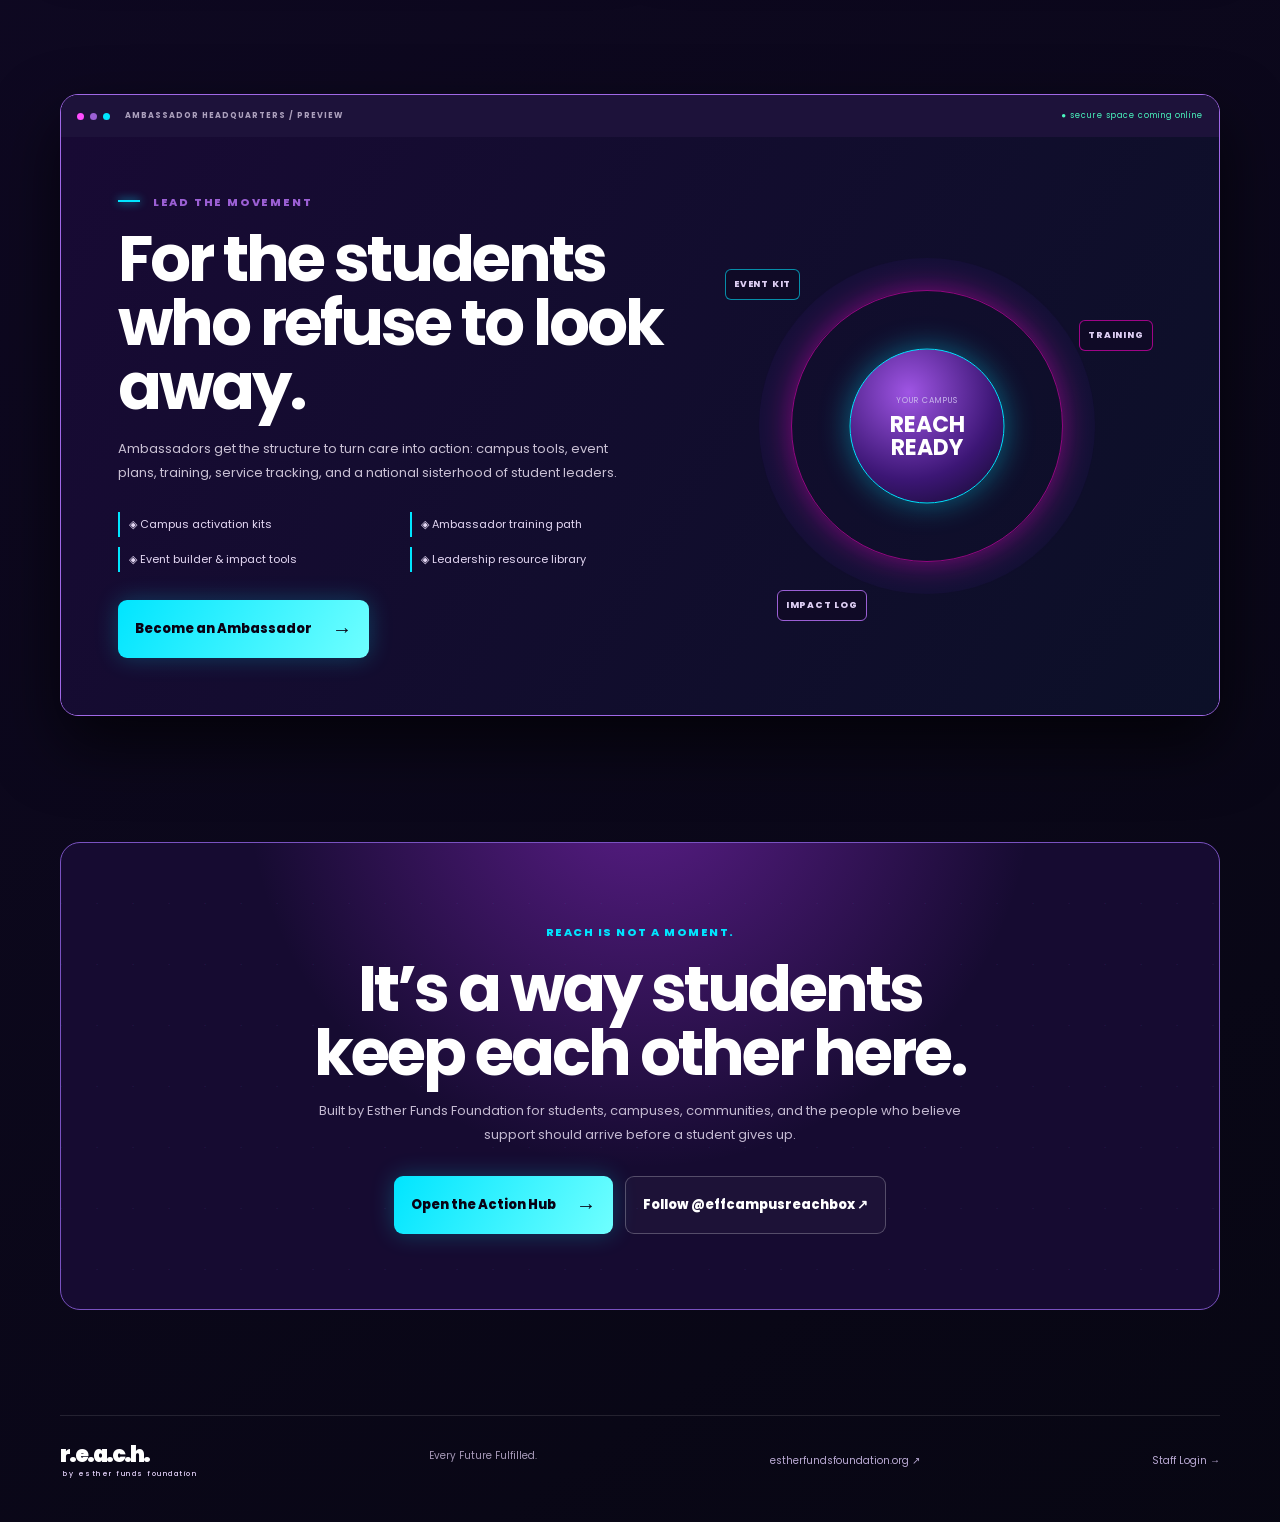
==== commit 89dba72a: "Add files via upload" ====
--- a/index.html
+++ b/index.html
@@ -102,7 +102,7 @@
 
       <section class="section-wrap reachtape"><div class="tape-panel"><span class="tape-label">REACH IS NOT A MOMENT.</span><h2>It’s a way students<br>keep each other here.</h2><p>Built by Esther Funds Foundation for students, campuses, communities, and the people who believe support should arrive before a student gives up.</p><div class="tape-actions"><a class="button primary" href="https://estherfundsfoundation.org/reach-action-hub" target="_blank" rel="noopener">Open the Action Hub <b>→</b></a><a class="button ghost" href="https://www.instagram.com/effcampusreachbox/" target="_blank" rel="noopener">Follow @effcampusreachbox ↗</a></div></div></section>
     </main>
-    <footer><a class="brand footer-brand" href="#home"><span class="wordmark">r.e.a.c.h.<small>by esther funds foundation</small></span></a><p>Every Future Fulfilled.</p><a href="https://estherfundsfoundation.org/" target="_blank" rel="noopener">estherfundsfoundation.org ↗</a></footer>
+    <footer><a class="brand footer-brand" href="#home"><span class="wordmark">r.e.a.c.h.<small>by esther funds foundation</small></span></a><p>Every Future Fulfilled.</p><a href="https://estherfundsfoundation.org/" target="_blank" rel="noopener">estherfundsfoundation.org ↗</a><a href="staff.html" aria-label="Open secure REACH Staff Login">Staff Login →</a></footer>
   </div>
   <script src="universe-space.js"></script><script src="app.js"></script>
 </body>
--- a/styles.css
+++ b/styles.css
@@ -1,3 +1 @@
-const outlineBtn=document.getElementById('buildOutline');if(outlineBtn){outlineBtn.onclick=()=>{const a=document.getElementById('storyNotes').value.trim(),b=document.getElementById('storyAction').value.trim(),c=document.getElementById('storyFuture').value.trim();document.getElementById('outlineResult').innerHTML=`<h3>A truthful scholarship outline</h3><ol><li><b>Opening moment:</b> ${a||'Name a real moment, challenge, or reason this goal matters.'}</li><li><b>Your response:</b> ${b||'Explain what you did, learned, or changed.'}</li><li><b>Looking forward:</b> ${c||'Connect this scholarship to the future you are building.'}</li></ol><p class="muted">Revise this in your own voice. It is a starting structure, not a finished essay.</p>`}}
-document.querySelectorAll('.copy-template').forEach(b=>b.onclick=()=>{const t='Hi [Name], I am applying for [scholarship] because [brief reason]. Would you feel comfortable writing a recommendation for me by [deadline]? I can send my resume, draft, and details to make this easy. Thank you for considering it.';navigator.clipboard.writeText(t);b.textContent='Copied ✓'});
-const calc=document.getElementById('calculateBudget');if(calc){calc.onclick=()=>{const n=id=>Number(document.getElementById(id).value)||0;const available=n('income'),cost=n('tuition')+n('needs')+n('other'),gap=available-cost;const out=document.getElementById('budgetResult');out.innerHTML=gap>=0?`<h3>Your estimate leaves about $${gap.toLocaleString()} this month.</h3><p>That can still change. Save some room for unexpected costs and check real school deadlines early.</p><a class="text-link" href="scholarship-studio.html">Keep building your scholarship route →</a>`:`<h3>Your estimate shows a possible $${Math.abs(gap).toLocaleString()} gap.</h3><p>This is not a reason to give up. It is a signal to contact financial aid or student support early, look at emergency options, and build a 72-hour route.</p><a class="text-link" href="command-center.html">Build my 72-hour plan →</a>`}}
+:root{--plum:#2A1A4A;--royal:#481D7A;--violet:#9B5FD4;--cyan:#00E5FF;--pink:#FF00C8;--ink:#080713;--slate:#1A1330;--line:rgba(179,155,255,.22);--white:#fff}*{box-sizing:border-box}html{scroll-behavior:smooth}body{margin:0;background:var(--ink);color:#fff;font-family:Poppins,Arial,sans-serif;overflow-x:hidden}.site-shell{position:relative;overflow:hidden;background:radial-gradient(circle at 50% -10%,#3d126c 0,transparent 27%),linear-gradient(145deg,#080713 15%,#140a2d 52%,#080713);min-height:100vh}.noise{position:absolute;inset:0;opacity:.2;pointer-events:none;background-image:radial-gradient(rgba(255,255,255,.22) .6px,transparent .6px);background-size:5px 5px;mask-image:linear-gradient(#000,transparent 28%)}.ambient{position:absolute;border-radius:999px;filter:blur(95px);pointer-events:none;opacity:.24}.ambient-one{width:600px;height:600px;background:#7611d1;top:500px;right:-250px}.ambient-two{width:500px;height:500px;background:#00d7ff;top:1400px;left:-330px}.section-wrap,.topbar,footer{width:min(1160px,calc(100% - 40px));margin-inline:auto;position:relative}.topbar{display:flex;align-items:center;justify-content:space-between;padding:22px 0;z-index:2}.brand{display:flex;align-items:center;color:#fff;text-decoration:none;gap:10px}.brand img{display:block;width:124px;height:57px;object-fit:contain}.wordmark{font-size:29px;line-height:.82;letter-spacing:-2px;font-weight:900}.wordmark small{display:block;color:#e9d7ff;font-size:7px;letter-spacing:1.5px;margin:7px 0 0 3px;font-weight:500}nav{display:flex;gap:25px}nav a{font-size:12px;color:#d8d0e7;text-decoration:none;transition:.2s}nav a:hover{color:var(--cyan)}.nav-cta{color:var(--ink);background:var(--cyan);font-size:12px;font-weight:800;padding:11px 15px;text-decoration:none;border-radius:8px}.nav-cta span{font-size:17px;margin-left:3px}.hero{display:grid;grid-template-columns:1.05fr .95fr;gap:45px;align-items:center;padding:105px 0 105px;min-height:685px}.eyebrow{font-size:11px;letter-spacing:1.8px;color:var(--violet);font-weight:800;margin:0 0 16px}.eyebrow i{display:inline-block;width:22px;height:2px;background:var(--cyan);margin:0 9px 4px 0;box-shadow:0 0 9px var(--cyan)}h1,h2,h3,p{margin-top:0}h1{font-size:clamp(52px,7vw,94px);line-height:.94;letter-spacing:-5px;margin-bottom:24px}h1 em{font-style:normal;color:#fff;text-shadow:0 0 22px #b450ff,0 0 55px #6600cf}.hero-text{max-width:565px;color:#cdc4da;font-size:16px;line-height:1.8}.hero-actions,.tape-actions{display:flex;gap:12px;flex-wrap:wrap;margin-top:30px}.button{border-radius:9px;display:inline-flex;align-items:center;gap:20px;padding:14px 17px;font-size:13px;font-weight:800;text-decoration:none;transition:transform .2s,box-shadow .2s}.button:hover{transform:translateY(-3px)}.primary{color:#090214;background:linear-gradient(120deg,var(--cyan),#6fffff);box-shadow:0 0 23px rgba(0,229,255,.24)}.primary b{font-size:20px}.ghost{color:#fff;border:1px solid rgba(255,255,255,.25);background:#ffffff08}.trust-row{display:flex;flex-wrap:wrap;gap:14px;margin-top:39px;color:#a9a0b9;font-size:10px}.trust-row b{color:var(--pink);font-size:15px}.hero-console{height:450px;position:relative;border:1px solid rgba(183,136,255,.42);border-radius:22px;background:linear-gradient(145deg,rgba(100,29,167,.32),rgba(0,229,255,.06));box-shadow:inset 0 0 40px rgba(159,54,255,.22),0 0 68px rgba(105,15,226,.16);overflow:hidden}.hero-console:before{content:"";position:absolute;inset:0;background-image:linear-gradient(rgba(0,229,255,.08) 1px,transparent 1px),linear-gradient(90deg,rgba(0,229,255,.08) 1px,transparent 1px);background-size:35px 35px;mask-image:linear-gradient(to bottom,transparent,#000 40%,transparent)}.console-glow{position:absolute;width:230px;height:230px;left:50%;top:48%;transform:translate(-50%,-50%);background:radial-gradient(circle,#b139ff 0,rgba(93,0,255,.35) 26%,transparent 65%);filter:blur(6px)}.core{position:absolute;top:50%;left:50%;transform:translate(-50%,-50%);width:154px;height:154px;border-radius:50%;display:flex;flex-direction:column;justify-content:center;align-items:center;text-align:center;background:radial-gradient(circle,#8829d8,#381167 57%,#11072b);border:1px solid var(--cyan);box-shadow:0 0 0 11px #8b28dc22,0 0 44px #00e5ff8a}.core span{font-size:72px;font-weight:900;line-height:.75;color:#fff;text-shadow:0 0 14px #fff}.core small{font-size:8px;letter-spacing:1px;margin-top:12px}.orbit{position:absolute;border:1px solid #e66cff80;border-radius:50%;left:50%;top:50%;transform:translate(-50%,-50%)}.orbit-a{width:277px;height:175px;transform:translate(-50%,-50%) rotate(-20deg)}.orbit-b{width:370px;height:222px;transform:translate(-50%,-50%) rotate(35deg);border-color:#00e5ff55}.mini-card{position:absolute;border:1px solid #c993ff4d;background:#0e0825d9;backdrop-filter:blur(8px);box-shadow:0 8px 22px #0007;font-size:10px}.signal{top:34px;left:28px;padding:11px;border-radius:8px;color:#d8c2ff}.dot,.pulse-dot{display:inline-block;width:7px;height:7px;background:#40ffce;border-radius:50%;box-shadow:0 0 8px #40ffce;margin-right:7px;animation:blink 1.4s infinite}.status{bottom:38px;left:33px;border-radius:10px;padding:12px;width:133px}.status b{display:block;color:var(--cyan);font-size:22px;line-height:1}.status span{display:block;color:#bcb1d1;margin-top:5px}.route{top:104px;right:22px;padding:11px 13px;border-radius:10px;color:#e8dcff;line-height:1.4}.route span{color:var(--pink);font-size:20px;margin-right:7px}.console-label{position:absolute;bottom:15px;right:20px;font-size:8px;letter-spacing:1px;color:#aa9abc}.console-label i{font-style:normal;color:#51ffce}.mission-bar{position:relative;z-index:1;display:flex;justify-content:space-between;gap:20px;align-items:center;padding:17px max(20px,calc((100% - 1120px)/2));background:linear-gradient(90deg,#481d7a,#bd00af,#481d7a);font-size:11px;font-weight:800;letter-spacing:1px}.mission-bar a{color:#fff;text-decoration:none;opacity:.8}.pathways{padding:125px 0}.section-heading{max-width:700px}.section-heading h2,.mode-copy h2,.ambassador h2,.tape-panel h2{font-size:clamp(37px,5vw,65px);line-height:1;letter-spacing:-3px;margin-bottom:18px}.section-heading>p:not(.eyebrow){color:#bdb4ca;line-height:1.75;max-width:535px}.path-grid{display:grid;grid-template-columns:repeat(4,1fr);gap:13px;margin-top:47px}.path-card{position:relative;min-height:265px;border:1px solid var(--line);padding:21px;border-radius:14px;color:#fff;text-decoration:none;background:linear-gradient(150deg,#21104199,#0c091dba);overflow:hidden;transition:.25s}.path-card:before{content:"";position:absolute;inset:auto -30% -65% auto;width:210px;height:210px;border-radius:50%;background:radial-gradient(circle,#9a3cff61,transparent 66%);transition:.25s}.path-card:hover{transform:translateY(-6px);border-color:var(--cyan);box-shadow:0 16px 33px #0008}.path-card:hover:before{transform:scale(1.35);background:radial-gradient(circle,#00e5ff61,transparent 66%)}.path-card.featured{grid-column:span 2;background:linear-gradient(135deg,#5c199a,#1e0e49 64%,#041d34);border-color:#d878ff}.path-num{font-size:10px;color:#a9a0b9;letter-spacing:1px}.path-icon{float:right;color:var(--cyan);font-size:29px;line-height:.7}.path-card h3{position:relative;font-size:24px;line-height:1.03;letter-spacing:-1px;margin:45px 0 12px}.path-card p{position:relative;color:#beb5cb;font-size:11px;line-height:1.6}.path-card b{position:absolute;bottom:20px;color:#fff;font-size:11px}.path-card b i{font-style:normal;color:var(--cyan);font-size:19px;margin-left:5px}.reach-mode{display:grid;grid-template-columns:.75fr 1.25fr;gap:55px;align-items:center;padding:70px 0 125px}.mode-copy p:not(.eyebrow){color:#c5bbd2;line-height:1.7}.micro{font-size:11px;border-left:2px solid var(--pink);padding-left:13px}.mode-panel{border:1px solid #a45bff88;background:linear-gradient(145deg,#25104c,#090d27);border-radius:18px;padding:27px;box-shadow:0 0 45px #8731c91f}.step-label{font-size:11px;font-weight:800;letter-spacing:1.2px;margin-bottom:20px;color:#ded6e9}.step-label span{color:var(--cyan);margin-right:9px}.need-options{display:grid;grid-template-columns:repeat(2,1fr);gap:9px}.need-options button{cursor:pointer;text-align:left;border:1px solid #9f75d850;border-radius:9px;background:#ffffff08;color:#eee;padding:12px;font:600 11px Poppins;transition:.2s}.need-options button:hover,.need-options button.active{background:#00e5ff1b;border-color:var(--cyan);color:#fff}.plan-output{margin-top:16px}.plan-empty{color:#b5abc6;text-align:center;padding:23px;background:#00000028;border-radius:9px;font-size:12px}.plan-empty span{display:block;font-size:24px;color:var(--pink);margin-bottom:5px}.plan-card{padding:18px;border-radius:10px;background:#0d0922;border:1px solid #ffffff16}.plan-card h3{font-size:18px;margin-bottom:12px}.plan-card ol{padding-left:18px;margin:0;color:#c9c0d5;font-size:12px;line-height:1.75}.plan-card a{display:inline-block;color:var(--cyan);font-size:11px;font-weight:800;margin-top:12px;text-decoration:none}.workshop-area{padding:30px 0 125px}.compact{max-width:520px}.workshop-grid{display:grid;grid-template-columns:1fr 1fr;gap:18px;margin-top:35px}.workshop-card{padding:29px;border-radius:17px;background:linear-gradient(130deg,#4d177d,#1b1045);border:1px solid #bd72ff;box-shadow:0 18px 36px #0008}.workshop-card.second{background:linear-gradient(130deg,#062943,#32105b);border-color:#00e5ff}.workshop-top{display:flex;justify-content:space-between;color:#d8c2fc;font-size:10px;font-weight:800;letter-spacing:1.2px}.workshop-top b{color:var(--cyan);font-size:9px}.workshop-card h3{font-size:31px;letter-spacing:-1.5px;margin:42px 0 10px}.workshop-card p{color:#d0c6db;font-size:12px;line-height:1.7;max-width:450px}.workshop-actions{display:flex;flex-wrap:wrap;gap:10px;margin-top:25px}.workshop-actions a{color:#fff;font-size:11px;font-weight:700;text-decoration:none;border-bottom:1px solid var(--cyan);padding-bottom:4px}.ambassador{padding:20px 0 126px}.ambassador-window{border:1px solid #a068e6;border-radius:18px;overflow:hidden;background:#0d0820;box-shadow:0 28px 65px #000a}.window-top{height:42px;padding:0 16px;display:flex;align-items:center;gap:6px;background:#1d123a;font-size:8px;letter-spacing:1px;color:#aca0bd}.window-top span{height:7px;width:7px;border-radius:50%;background:#ff4dff}.window-top span:nth-child(2){background:#9b5fd4}.window-top span:nth-child(3){background:#00e5ff}.window-top b{margin-left:9px}.window-top i{font-style:normal;margin-left:auto;color:#4af7bf}.ambassador-body{display:grid;grid-template-columns:1.1fr .9fr;min-height:500px;padding:57px;background:linear-gradient(120deg,#180a34,#0c1028)}.ambassador h2{margin-bottom:18px}.ambassador-body>div>p:not(.eyebrow){color:#c9c0d4;max-width:510px;font-size:13px;line-height:1.8}.hq-list{display:grid;grid-template-columns:repeat(2,1fr);gap:10px;margin:28px 0;color:#e4d8f4;font-size:11px}.hq-list span{border-left:2px solid var(--cyan);padding:4px 0 4px 9px}.hq-visual{position:relative;min-height:330px}.hq-orbit{position:absolute;width:272px;height:272px;border-radius:50%;border:1px solid #ff00c88a;left:50%;top:50%;transform:translate(-50%,-50%);box-shadow:0 0 0 32px #753cff0d,0 0 30px #ff00c877}.hq-center{position:absolute;left:50%;top:50%;transform:translate(-50%,-50%);height:155px;width:155px;border-radius:50%;background:radial-gradient(circle at 38% 28%,#9f55e4,#3c1675 60%,#0e0924);border:1px solid var(--cyan);display:flex;flex-direction:column;align-items:center;justify-content:center;text-align:center;box-shadow:0 0 30px #00e5ff69}.hq-center small{font-size:8px;letter-spacing:1px;color:#c8b6eb}.hq-center b{font-size:22px;line-height:1.05;margin-top:6px}.hq-chip{position:absolute;border:1px solid #ffffff31;background:#100a26e6;border-radius:6px;padding:8px;color:#ddcef3;font-size:9px;font-weight:800;letter-spacing:.8px}.chip-one{top:16%;left:7%;border-color:#00e5ff99}.chip-two{top:27%;right:2%;border-color:#ff00c899}.chip-three{bottom:8%;left:18%;border-color:#9b5fd4}.reachtape{padding-bottom:105px}.tape-panel{position:relative;text-align:center;padding:75px 24px;border:1px solid #7952c0;background:radial-gradient(circle at 50% -15%,#a331e57d,transparent 50%),#160b31;border-radius:20px;overflow:hidden}.tape-panel:before{content:"";position:absolute;inset:0;background-image:linear-gradient(60deg,#00e5ff10 1px,transparent 1px),linear-gradient(-60deg,#ff00c810 1px,transparent 1px);background-size:36px 61px}.tape-panel>*{position:relative}.tape-label{font-size:11px;color:var(--cyan);font-weight:800;letter-spacing:1.5px}.tape-panel h2{margin:14px 0}.tape-panel p{max-width:660px;margin:0 auto;color:#c3b9d1;line-height:1.8;font-size:13px}.tape-actions{justify-content:center}footer{border-top:1px solid #ffffff1c;padding:30px 0 45px;display:flex;align-items:center;justify-content:space-between;color:#a79ab8;font-size:10px}.footer-brand .wordmark{font-size:22px}footer a{color:#b9a9d3;text-decoration:none}@keyframes blink{50%{opacity:.3}}@media(max-width:850px){nav{display:none}.hero,.reach-mode,.ambassador-body{grid-template-columns:1fr}.hero{padding-top:65px}.hero-console{max-width:520px;width:100%;margin:auto}.path-grid{grid-template-columns:repeat(2,1fr)}.path-card.featured{grid-column:span 2}.reach-mode{gap:25px}.ambassador-body{padding:35px}.hq-visual{min-height:290px}}@media(max-width:560px){.topbar{padding:16px 0}.nav-cta{font-size:10px;padding:9px}.brand img{width:90px;height:45px}.wordmark{font-size:24px}.hero{padding:48px 0 70px;gap:28px;min-height:auto}h1{letter-spacing:-3px}.hero-text{font-size:13px}.hero-console{height:350px}.core{transform:translate(-50%,-50%) scale(.8)}.orbit-a{width:227px;height:145px}.orbit-b{width:285px;height:185px}.route{right:8px}.status{left:10px;bottom:25px}.mission-bar{padding:13px 20px;font-size:9px}.mission-bar a{display:none}.pathways{padding:75px 0}.path-grid{grid-template-columns:1fr}.path-card,.path-card.featured{grid-column:auto;min-height:230px}.reach-mode{padding:20px 0 75px}.need-options{grid-template-columns:1fr}.workshop-area{padding-bottom:75px}.workshop-grid{grid-template-columns:1fr}.workshop-card h3{margin-top:30px}.ambassador{padding-bottom:75px}.ambassador-body{padding:28px 20px}.window-top b{display:none}.hq-list{grid-template-columns:1fr}.tape-panel{padding:54px 18px}footer{flex-wrap:wrap;gap:17px}.section-wrap,.topbar,footer{width:min(100% - 28px,1160px)}}
--- a/characters.css
+++ b/characters.css
@@ -1 +1 @@
-const cfg=window.REACH_SUPABASE_URL&&window.REACH_SUPABASE_PUBLISHABLE_KEY;const appSb=cfg?window.supabase.createClient(window.REACH_SUPABASE_URL,window.REACH_SUPABASE_PUBLISHABLE_KEY):null;const $=id=>document.getElementById(id);const status=(id,t,b=false)=>{const e=$(id);if(e){e.textContent=t;e.classList.toggle('bad',b)}};async function getUser(){if(!appSb)return null;const{data:{session}}=await appSb.auth.getSession();return session?.user||null}async function box(){const user=await getUser();if(!user)return status('boxStatusMessage','Please create or log in to your REACH member account first.',true);const school=$('boxSchool').value.trim();if(!school)return status('boxStatusMessage','Please add your college or university.',true);const needs=[...document.querySelectorAll('input[name="need"]:checked')].map(x=>x.value);const{error}=await appSb.from('reach_box_requests').insert({requester_id:user.id,school,state:$('boxState').value,student_status:$('boxStatus').value,needs,note:$('boxNote').value});status('boxStatusMessage',error?error.message:'Your request was submitted. EFF will review it during the program window.',!!error)}async function ambassador(){const user=await getUser();if(!user)return status('ambStatusMessage','Please create or log in to your REACH member account first.',true);const school=$('ambSchool').value.trim(),why=$('ambWhy').value.trim();if(!school||!why)return status('ambStatusMessage','Please complete your school and why you want to serve.',true);const{error}=await appSb.from('reach_ambassador_applications').insert({applicant_id:user.id,school,state:$('ambState').value,graduation_year:$('ambYear').value,why_reach:why,availability:$('ambAvailability').value});status('ambStatusMessage',error?error.message:'Your Ambassador interest form was submitted. Watch your email for next steps.',!!error)}$('submitBoxRequest')?.addEventListener('click',box);$('submitAmbassador')?.addEventListener('click',ambassador);
+.hero-characters{position:absolute;inset:0;width:100%;height:100%;object-fit:cover;opacity:.72;mix-blend-mode:screen;filter:saturate(1.1) contrast(1.08)}.hero-console .core,.hero-console .orbit,.hero-console .mini-card,.hero-console .console-label{z-index:2}.inside-doors{padding:100px 0 65px}.inside-doors h2{font-size:clamp(37px,5vw,66px);line-height:1;letter-spacing:-3px;margin:0 0 33px}.door-grid{display:grid;grid-template-columns:repeat(4,1fr);gap:13px}.door-grid a{position:relative;min-height:230px;padding:20px;border:1px solid #b799e344;border-radius:15px;background:linear-gradient(145deg,#271050,#090719);color:#fff;text-decoration:none;overflow:hidden;transition:.24s}.door-grid a:before{content:'';position:absolute;width:180px;height:180px;right:-75px;bottom:-85px;border-radius:50%;background:radial-gradient(circle,#00e5ff55,transparent 68%)}.door-grid a:hover{transform:translateY(-6px);border-color:#00e5ff;box-shadow:0 18px 35px #0008}.door-grid span{display:block;color:#00e5ff;font-size:10px;font-weight:800}.door-grid b{display:block;font-size:22px;line-height:1.05;margin:38px 0 11px}.door-grid small{position:relative;display:block;color:#c7bdd2;font-size:11px;line-height:1.55}.door-grid i{position:absolute;bottom:17px;font-size:22px;color:#ff00c8;font-style:normal}@media(max-width:820px){.door-grid{grid-template-columns:repeat(2,1fr)}}@media(max-width:520px){.inside-doors{padding:70px 0 30px}.door-grid{grid-template-columns:1fr}.door-grid a{min-height:185px}}
--- a/showcase.css
+++ b/showcase.css
@@ -1 +1 @@
-<!doctype html><html lang="en"><head><meta charset="utf-8"><meta name="viewport" content="width=device-width,initial-scale=1"><title>Semester Simulator | REACH</title><link rel="preconnect" href="https://fonts.googleapis.com"><link rel="preconnect" href="https://fonts.gstatic.com" crossorigin><link href="https://fonts.googleapis.com/css2?family=Poppins:wght@400;500;600;700;800;900&display=swap" rel="stylesheet"><link rel="stylesheet" href="universe.css"><link rel="stylesheet" href="universe-motion.css"></head><body><div class="u-wrap"><header class="u-nav"><a class="u-logo" href="index.html">r.e.a.c.h.<small>BY ESTHER FUNDS FOUNDATION</small></a><nav><a href="command-center.html">Command Center</a><a href="academy.html">Academy</a><a href="ambassador-hq.html">Ambassador HQ</a><a href="ecosystem.html">All Spaces</a></nav><a class="u-back" href="index.html">← Public Home</a></header><main><section class="u-hero"><div><span class="kicker">REACH SEMESTER SIMULATOR</span><h1>See pressure points<br>before they become an <em>emergency.</em></h1><p>Use simple numbers to notice a possible money gap. This is a planning estimate — not financial advice or an official school bill.</p></div><div class="glass"><span class="pill">PLAN AHEAD</span><h3 style="font-size:26px;margin:15px 0">A plan can change.</h3><p>When a gap shows up, it is a signal to ask for help early — not proof you should leave school.</p></div></section><section class="section two"><div class="card"><span class="kicker">ENTER MONTHLY ESTIMATES</span><h3>Use whole numbers only.</h3><p><label>Money available this month <input id="income" type="number" placeholder="1200"></label></p><p><label>Tuition / school payment <input id="tuition" type="number" placeholder="400"></label></p><p><label>Housing + food <input id="needs" type="number" placeholder="600"></label></p><p><label>Transportation + childcare + books <input id="other" type="number" placeholder="180"></label></p><button class="action" id="calculateBudget">See my pressure point</button></div><div id="budgetResult" class="result"><h3>Your semester snapshot will appear here.</h3><p>Enter estimates, then we’ll help you choose a practical next move.</p></div></section><section class="section grid grid-3"><article class="card"><h3>Financial aid meeting prep</h3><p>Bring your balance, aid status, deadlines, and any changed circumstances. Ask what options exist now.</p><a href="command-center.html">Build a 72-hour route →</a></article><article class="card"><h3>Academic time map</h3><p>Too many work hours, long commutes, and no study blocks create predictable pressure. Notice the pattern early.</p><a href="academy.html#recovery">Academic Recovery →</a></article><article class="card"><h3>Emergency resource route</h3><p>Food, housing, childcare, and transport barriers deserve support — they are not personal failures.</p><a href="https://estherfundsfoundation.org/reach-yourself" target="_blank">Find resources ↗</a></article></section></main><footer class="footer"><span>Semester Simulator / REACH.</span><a href="index.html">Back to REACH home →</a></footer></div><script src="universe.js"></script><script src="studio.js"></script><script src="universe-space.js"></script></body></html>
+.character-showcase{display:grid;grid-template-columns:.78fr 1.22fr;gap:25px;align-items:center;padding:70px 38px;margin-bottom:64px;border:1px solid #9b5fd466;border-radius:24px;background:radial-gradient(circle at 75% 22%,#00e5ff20,transparent 25%),radial-gradient(circle at 18% 85%,#ff00c82b,transparent 33%),#130626;box-shadow:0 20px 60px #0008}.character-copy h2{font-size:clamp(37px,4.6vw,64px);line-height:.94;letter-spacing:-3px;margin:0 0 16px}.character-copy h2 em{font-style:normal;color:#fff;text-shadow:0 0 22px #b950ff}.character-copy p:not(.eyebrow){font-size:13px;line-height:1.8;color:#c8bed4;max-width:440px}.character-poster{display:block;width:100%;max-height:580px;object-fit:cover;object-position:center;border-radius:16px;border:1px solid #00e5ff9c;box-shadow:0 0 0 8px #00e5ff12,0 0 36px #ad39ff73}@media(max-width:800px){.character-showcase{grid-template-columns:1fr;padding:27px 20px}.character-poster{max-height:none}.character-copy{order:2}}
--- a/universe-motion.css
+++ b/universe-motion.css
@@ -1,5 +1,17 @@
-const routes={tuition:{title:'Money first. Start with facts, not panic.',steps:['Write the exact balance, due date, and what changed.','Contact financial aid or student success within 24 hours using a short, direct email.','Use REACH resources to identify emergency aid and scholarship routes.'],message:'Hi, I am facing an urgent financial barrier that may affect my enrollment. Can we meet this week to discuss emergency aid, payment options, or support I may qualify for?'},food:{title:'Basic needs are academic support.',steps:['Identify what you need this week: food, a safe place to sleep, hygiene, or transportation.','Contact the campus basic-needs or dean of students office within 24 hours.','Use the REACH resource route to find practical community support.'],message:'Hi, I am dealing with an urgent basic-needs situation. Could I speak with someone confidentially about support available to students?'},school:{title:'A hard grade is information, not a verdict.',steps:['List the course, grade, assignment dates, and office hours.','Email your professor and contact advising or tutoring within 24 hours.','Create a three-task recovery plan for the next 72 hours.'],message:'Hi Professor, I want to be proactive about my progress. Could I meet with you this week to discuss the best next steps I can take?'},mental:{title:'You deserve support before you are at your limit.',steps:['Tell one trusted person you are having a hard time.','Contact campus counseling, wellness, or student support.','If you are in immediate danger, call 911. Call or text 988 for crisis support in the U.S.'],message:'Hi, I have been feeling overwhelmed and would like to know what confidential support or appointment options are available.'},transport:{title:'Logistics should not end a semester.',steps:['Name the barrier clearly: transportation, childcare, schedule, or work.','Ask student support about available options and flexibility.','Make one plan for class attendance and the next required appointment.'],message:'Hi, a transportation or childcare barrier is affecting my ability to stay on track. Could you help me understand support or flexibility options available?'}};
-const sc=document.getElementById('studentChoices'),sr=document.getElementById('studentResult');if(sc&&sr){sc.querySelectorAll('button').forEach(b=>b.onclick=()=>{sc.querySelectorAll('button').forEach(x=>x.classList.remove('active'));b.classList.add('active');const r=routes[b.dataset.route];sr.innerHTML=`<h3>${r.title}</h3><ol>${r.steps.map(x=>`<li>${x}</li>`).join('')}</ol><details><summary>Message you can copy</summary><p>${r.message}</p><button class="action copy">Copy message</button></details>`;sr.querySelector('.copy').onclick=e=>{navigator.clipboard.writeText(r.message);e.target.textContent='Copied ✓'}})}
-const story=document.getElementById('storyChoices'),storyOut=document.getElementById('storyResult');if(story){story.querySelectorAll('button').forEach(b=>b.onclick=()=>{const good=b.dataset.story==='email';storyOut.innerHTML=good?'<h3>That is the strongest first route.</h3><p>Jada should gather her balance, deadline, and financial-aid status, then contact the right office. Asking early creates options; it does not guarantee aid, but it gives her information before a rushed decision.</p>':'<h3>That choice may make Friday harder.</h3><p>Waiting or withdrawing without gathering information can close off options. The first move is to name the deadline, collect details, and contact financial aid or student support.</p>'})}
-const reflection=document.getElementById('reflection'),save=document.getElementById('saveReflection');if(reflection){reflection.value=localStorage.getItem('reach-reflection')||'';save.onclick=()=>{localStorage.setItem('reach-reflection',reflection.value);document.getElementById('savedMessage').textContent='Saved on this device.'}}
-const events={scholarship:['Scholarship workshop kit','Pick Workshop I or II and set a date.','Invite financial aid, writing support, or an alum partner.','Prepare sign-in, scholarship tracker, and follow-up message.'],box:['REACH Box distribution kit','Confirm inventory and a dignified student flow.','Assign volunteers and consent-aware photo roles.','Prepare resource cards and private referral options.'],basic:['Basic-needs drive kit','Choose one need: pantry, hygiene, transit, or care packages.','Confirm a trusted local or campus partner.','Set collection, distribution, and impact-report dates.'],k12:['K–12 mentoring day kit','Choose a readiness topic and a school/community partner.','Plan age-appropriate activities and family-facing resources.','Confirm adult supervision, permission, and follow-up.']};const ec=document.getElementById('eventChoices'),eo=document.getElementById('eventResult');if(ec){ec.querySelectorAll('button').forEach(b=>b.onclick=()=>{ec.querySelectorAll('button').forEach(x=>x.classList.remove('active'));b.classList.add('active');const e=events[b.dataset.event];eo.innerHTML=`<h3>${e[0]}</h3><ol>${e.slice(1).map(x=>`<li>${x}</li>`).join('')}</ol><p class="muted">Later, your account will save this as a campus event plan with approvals, check-in, media consent, and impact reporting.</p>`})}
+/* Futuristic REACH atmosphere — no oversized image background or sideways scrolling. */
+html,body{max-width:100%;overflow-x:hidden}
+body{background:#070510!important}
+body:before{content:'';position:fixed;z-index:-1;inset:0;background:radial-gradient(circle at 14% 15%,#ff00c82c,transparent 25%),radial-gradient(circle at 86% 18%,#00e5ff27,transparent 27%),radial-gradient(circle at 50% 85%,#6f22cb25,transparent 36%),linear-gradient(155deg,#080713 0%,#15052d 49%,#070510 100%);pointer-events:none}
+.site-shell{position:relative;max-width:100%;overflow:clip;background:linear-gradient(145deg,#080713e9 15%,#140a2df2 52%,#080713ee)!important}
+.site-shell,.u-wrap{z-index:1}
+body>canvas{z-index:0!important}
+.site-shell:after{content:'';position:fixed;inset:0;pointer-events:none;z-index:0;background-image:linear-gradient(90deg,transparent 0 49.7%,#00e5ff11 50%,transparent 50.3%),linear-gradient(#ff00c810 1px,transparent 1px);background-size:94px 94px;mask-image:linear-gradient(transparent 12%,#000 39%,transparent 93%);animation:reachDrift 14s linear infinite}
+.site-shell>*{position:relative;z-index:1}
+.site-shell img{max-width:100%;height:auto}
+.walking-lane{position:relative;display:grid;grid-template-columns:repeat(3,minmax(0,1fr));gap:12px;max-width:100%;padding:22px;border:1px solid #00e5ff5e;border-radius:20px;background:#07051391;overflow:hidden;margin:0 auto 70px}
+.walking-lane:before{content:'THE MOVEMENT IS WALKING WITH YOU';position:absolute;left:18px;top:12px;font-size:9px;font-weight:800;letter-spacing:2px;color:#00e5ff;z-index:2}
+.walker{min-width:0;height:310px;border-radius:14px;border:1px solid #c27bff55;background-image:linear-gradient(#08071311,#08071325),url('assets/reach-walkers-triptych.png');background-size:300% 100%;background-repeat:no-repeat;box-shadow:0 0 25px #9b30ff40;animation:reachWalk 3.4s ease-in-out infinite}
+.walker.one{background-position:0 0;animation-delay:-.4s}.walker.two{background-position:50% 0;animation-delay:-1.2s}.walker.three{background-position:100% 0;animation-delay:-2s}
+@keyframes reachWalk{0%,100%{transform:translateY(7px) scale(1)}50%{transform:translateY(-9px) scale(1.018);filter:brightness(1.15)}}
+@keyframes reachDrift{to{background-position:94px 94px}}
+@media(max-width:650px){.walking-lane{grid-template-columns:1fr;padding-top:34px}.walker{height:270px}.walker.two,.walker.three{display:none}}
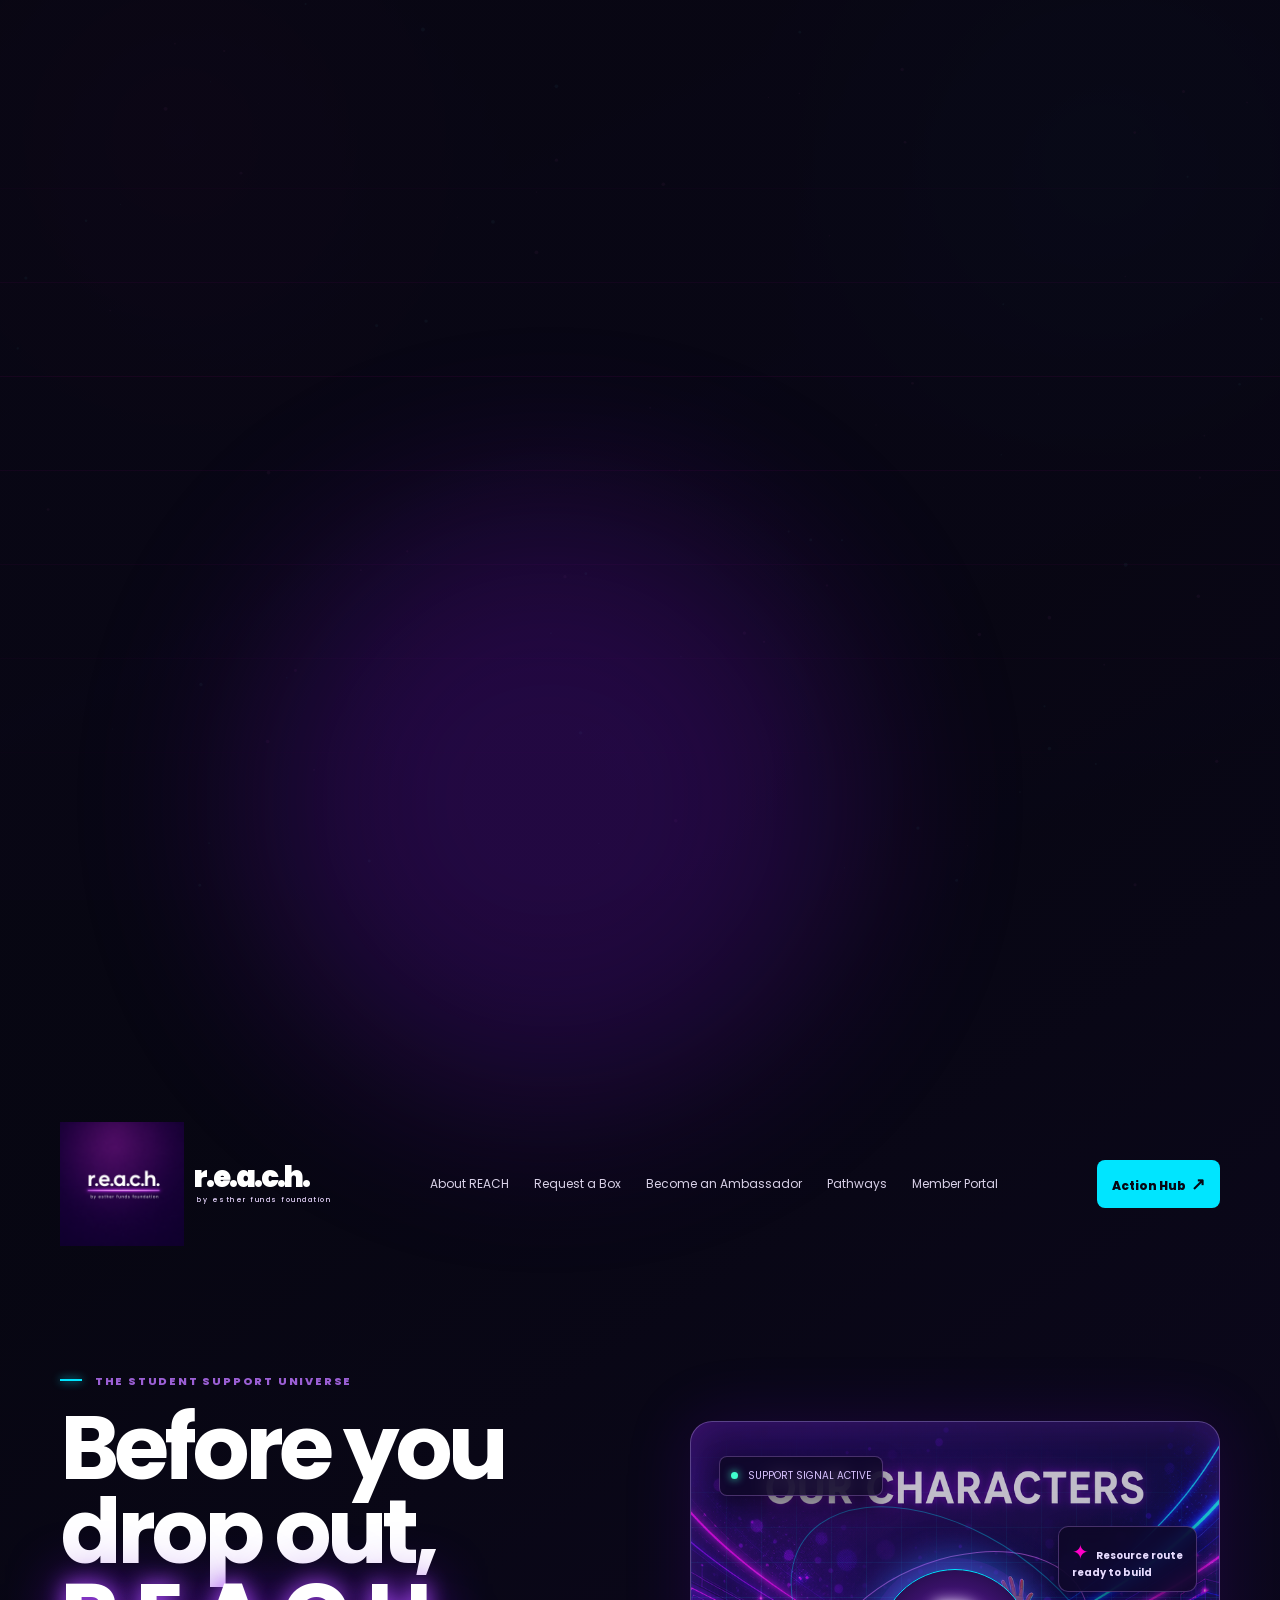
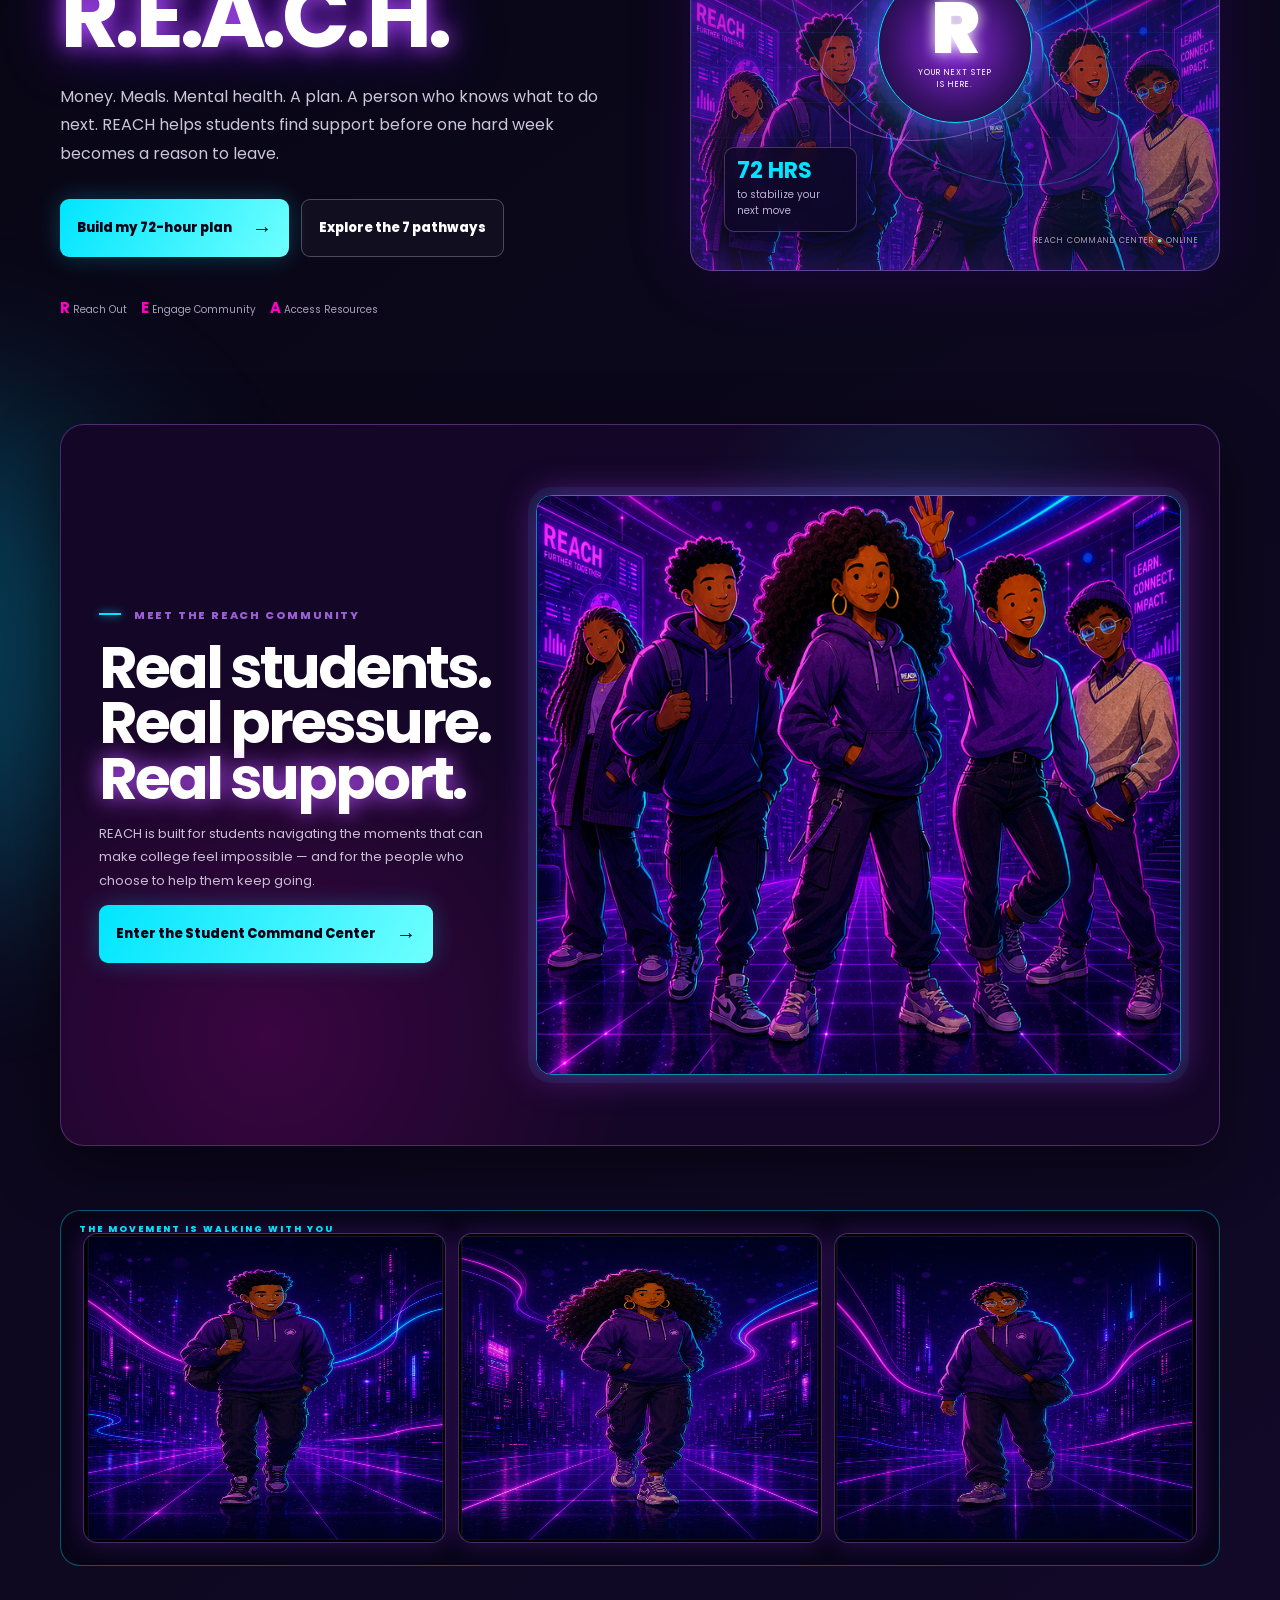
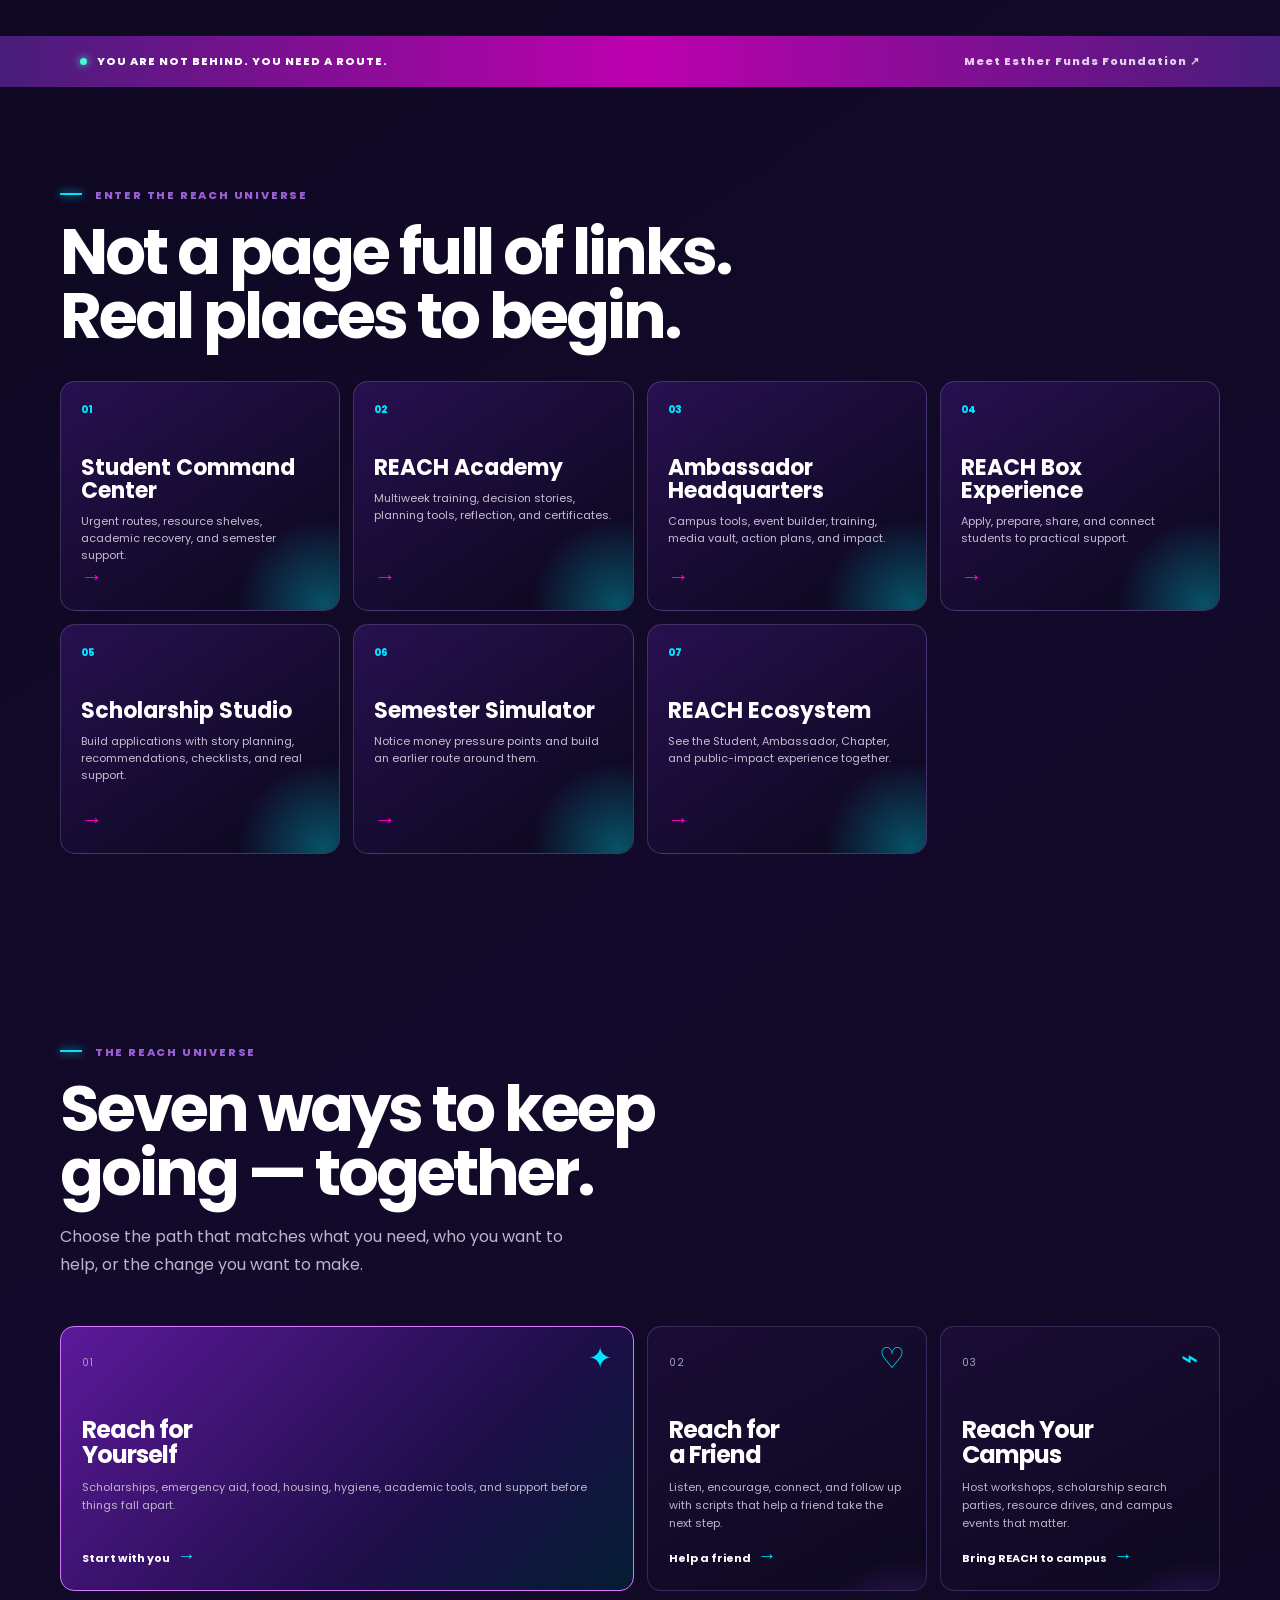
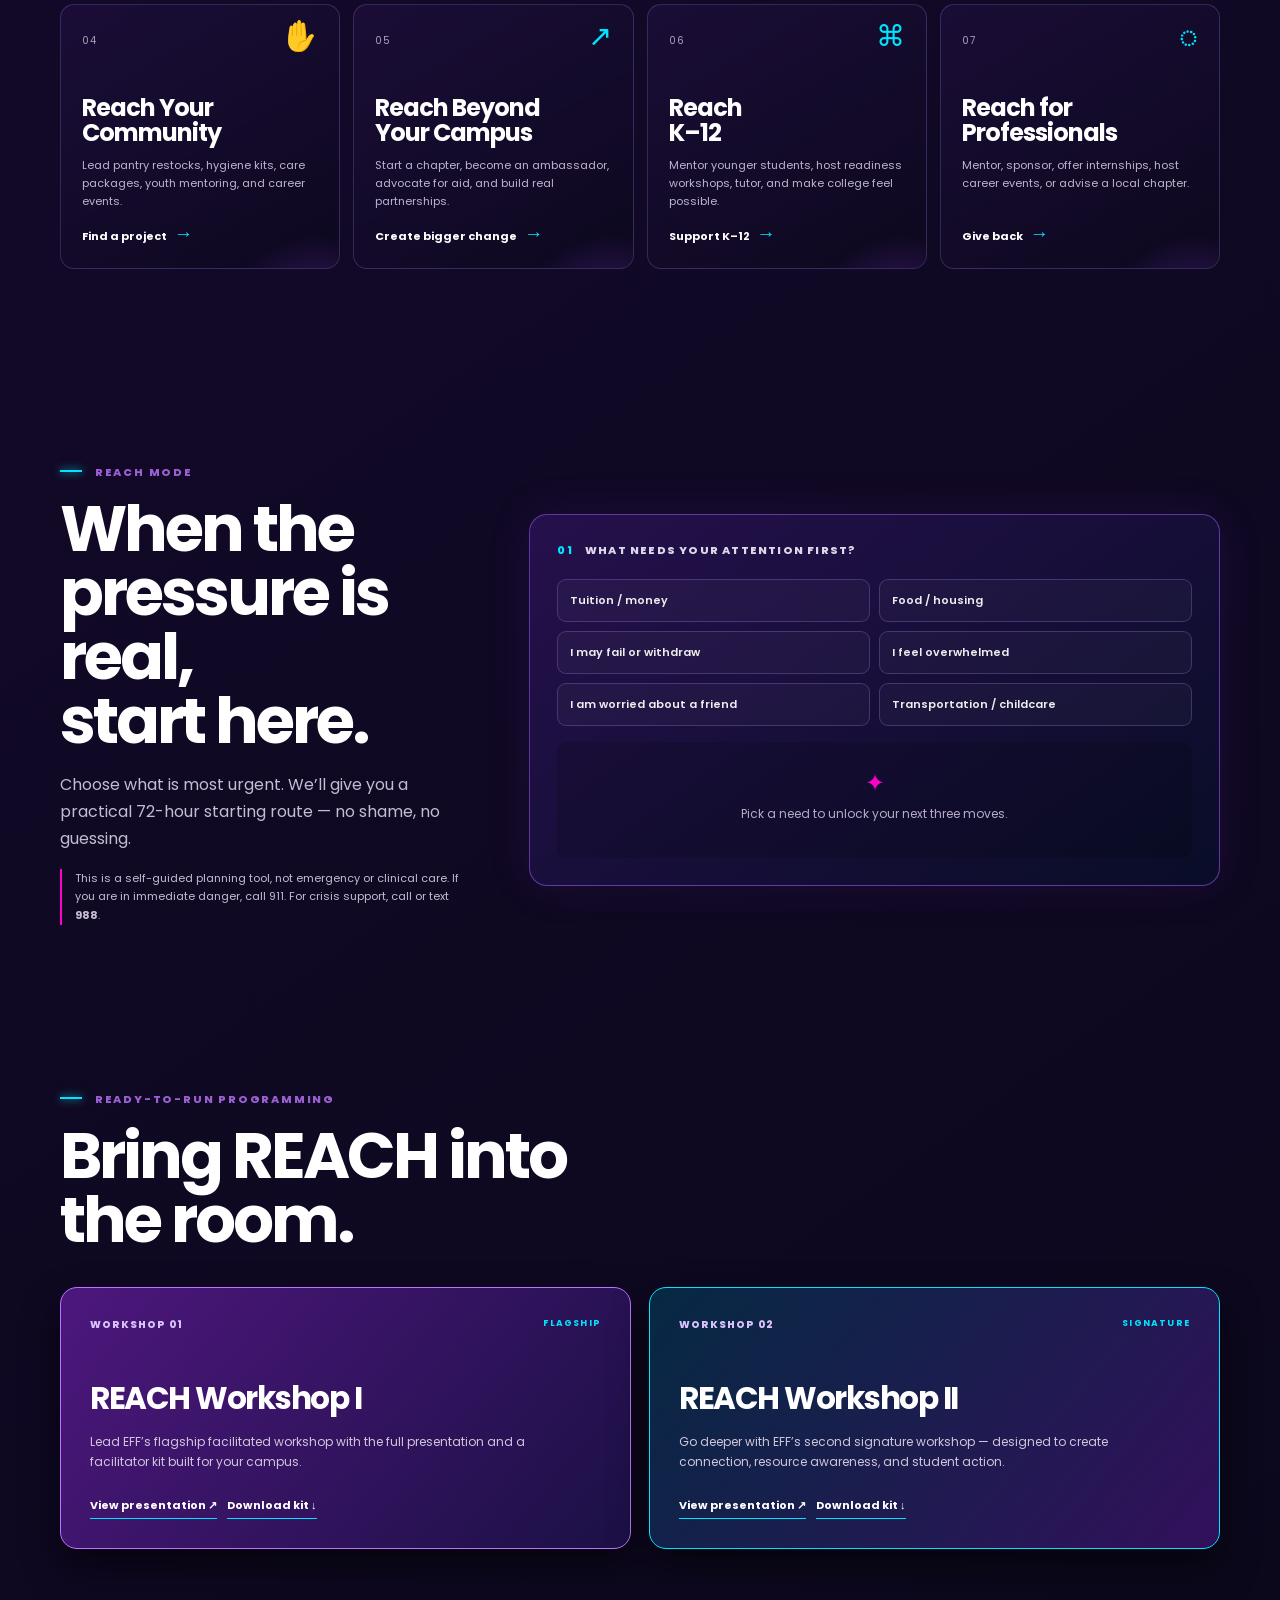
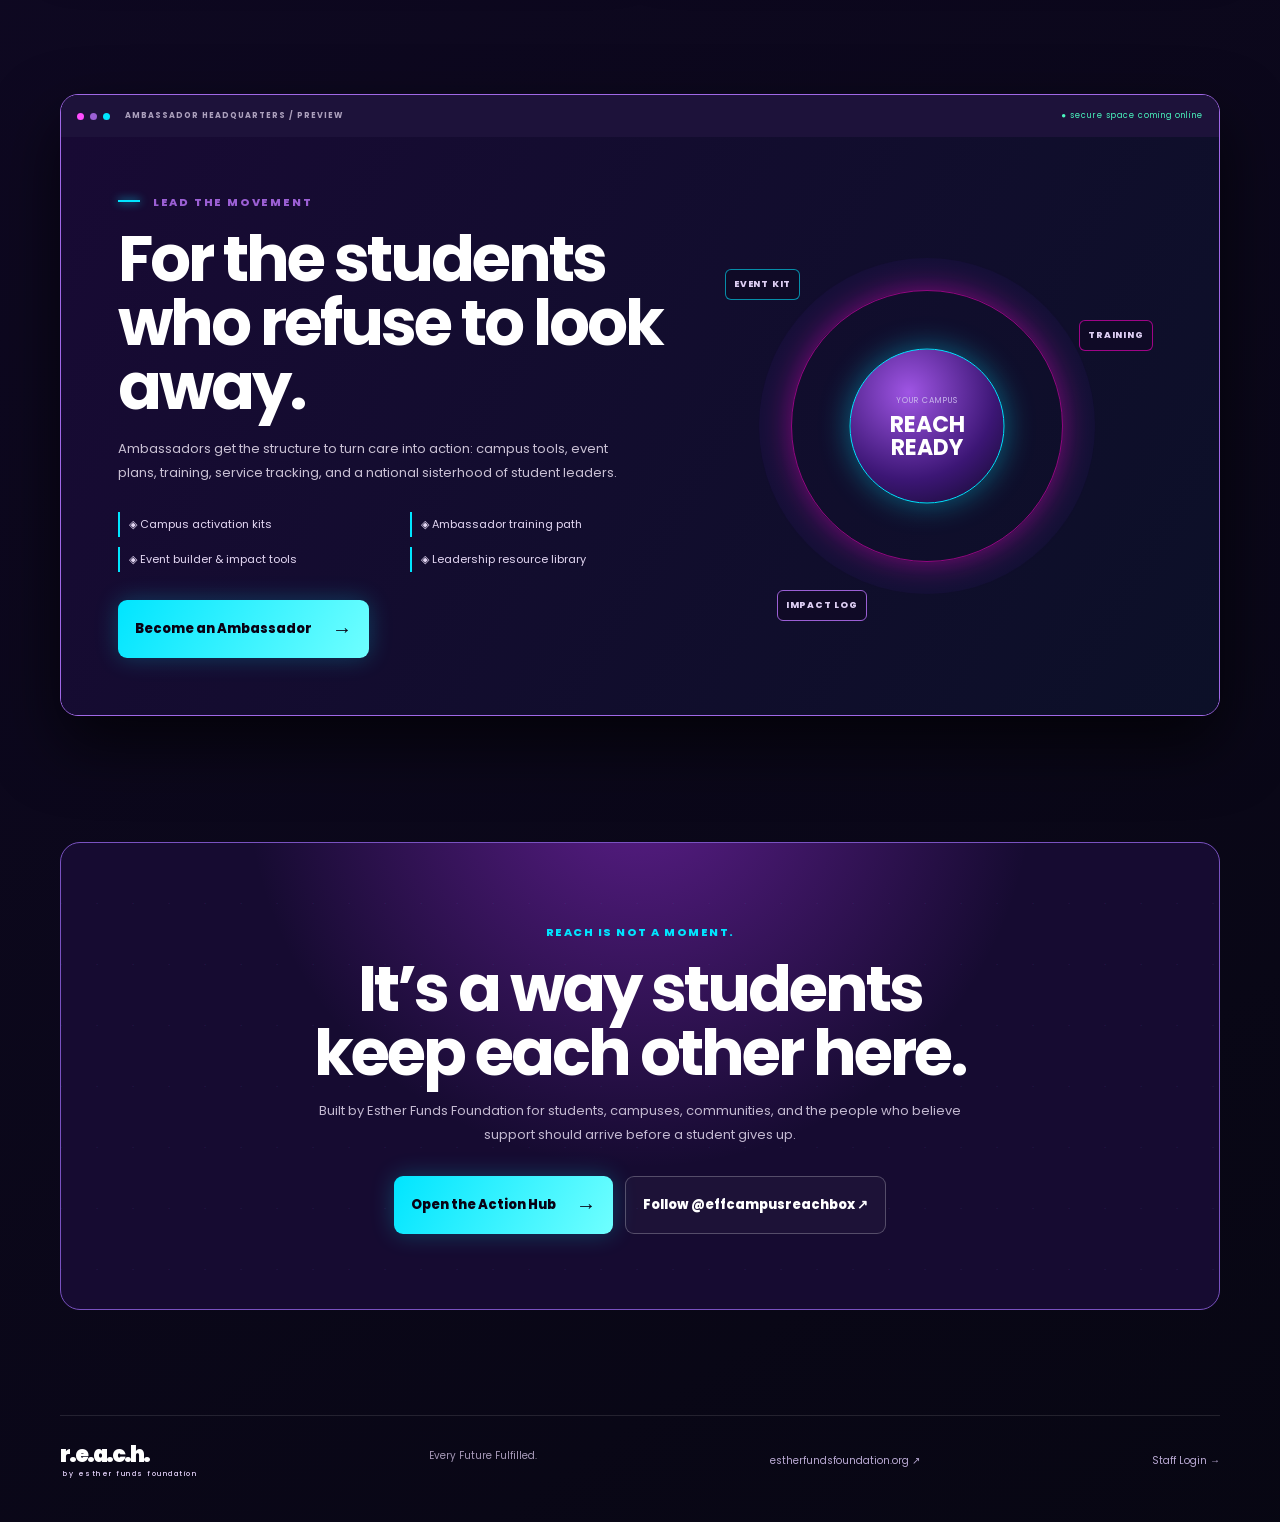
==== commit 23701f49: "Point Action Hub links to production" ====
--- a/index.html
+++ b/index.html
@@ -19,7 +19,7 @@
     <header class="topbar">
       <a class="brand" href="#home" aria-label="REACH home"><img src="assets/reach-logo.png" alt="r.e.a.c.h. by Esther Funds Foundation" onerror="this.style.display='none'"><span class="wordmark">r.e.a.c.h.<small>by esther funds foundation</small></span></a>
       <nav aria-label="Main navigation"><a href="program.html">About REACH</a><a href="reach-box-request.html">Request a Box</a><a href="ambassador-apply.html">Become an Ambassador</a><a href="#pathways">Pathways</a><a href="portal.html">Member Portal</a></nav>
-      <a class="nav-cta" href="https://estherfundsfoundation.org/reach-action-hub" target="_blank" rel="noopener">Action Hub <span>↗</span></a>
+      <a class="nav-cta" href="https://eff-reach-action-hub.vercel.app" target="_blank" rel="noopener">Action Hub <span>↗</span></a>
     </header>
 
     <main id="home">
@@ -100,7 +100,7 @@
         <div class="ambassador-window"><div class="window-top"><span></span><span></span><span></span><b>AMBASSADOR HEADQUARTERS / PREVIEW</b><i>● secure space coming online</i></div><div class="ambassador-body"><div><p class="eyebrow"><i></i> LEAD THE MOVEMENT</p><h2>For the students<br>who refuse to look away.</h2><p>Ambassadors get the structure to turn care into action: campus tools, event plans, training, service tracking, and a national sisterhood of student leaders.</p><div class="hq-list"><span>◈ Campus activation kits</span><span>◈ Ambassador training path</span><span>◈ Event builder & impact tools</span><span>◈ Leadership resource library</span></div><a class="button primary" href="https://estherfundsfoundation.org/beyond-your-campus" target="_blank" rel="noopener">Become an Ambassador <b>→</b></a></div><div class="hq-visual"><div class="hq-orbit"></div><div class="hq-center"><small>YOUR CAMPUS</small><b>REACH<br>READY</b></div><div class="hq-chip chip-one">EVENT KIT</div><div class="hq-chip chip-two">TRAINING</div><div class="hq-chip chip-three">IMPACT LOG</div></div></div></div>
       </section>
 
-      <section class="section-wrap reachtape"><div class="tape-panel"><span class="tape-label">REACH IS NOT A MOMENT.</span><h2>It’s a way students<br>keep each other here.</h2><p>Built by Esther Funds Foundation for students, campuses, communities, and the people who believe support should arrive before a student gives up.</p><div class="tape-actions"><a class="button primary" href="https://estherfundsfoundation.org/reach-action-hub" target="_blank" rel="noopener">Open the Action Hub <b>→</b></a><a class="button ghost" href="https://www.instagram.com/effcampusreachbox/" target="_blank" rel="noopener">Follow @effcampusreachbox ↗</a></div></div></section>
+      <section class="section-wrap reachtape"><div class="tape-panel"><span class="tape-label">REACH IS NOT A MOMENT.</span><h2>It’s a way students<br>keep each other here.</h2><p>Built by Esther Funds Foundation for students, campuses, communities, and the people who believe support should arrive before a student gives up.</p><div class="tape-actions"><a class="button primary" href="https://eff-reach-action-hub.vercel.app" target="_blank" rel="noopener">Open the Action Hub <b>→</b></a><a class="button ghost" href="https://www.instagram.com/effcampusreachbox/" target="_blank" rel="noopener">Follow @effcampusreachbox ↗</a></div></div></section>
     </main>
     <footer><a class="brand footer-brand" href="#home"><span class="wordmark">r.e.a.c.h.<small>by esther funds foundation</small></span></a><p>Every Future Fulfilled.</p><a href="https://estherfundsfoundation.org/" target="_blank" rel="noopener">estherfundsfoundation.org ↗</a><a href="staff.html" aria-label="Open secure REACH Staff Login">Staff Login →</a></footer>
   </div>
